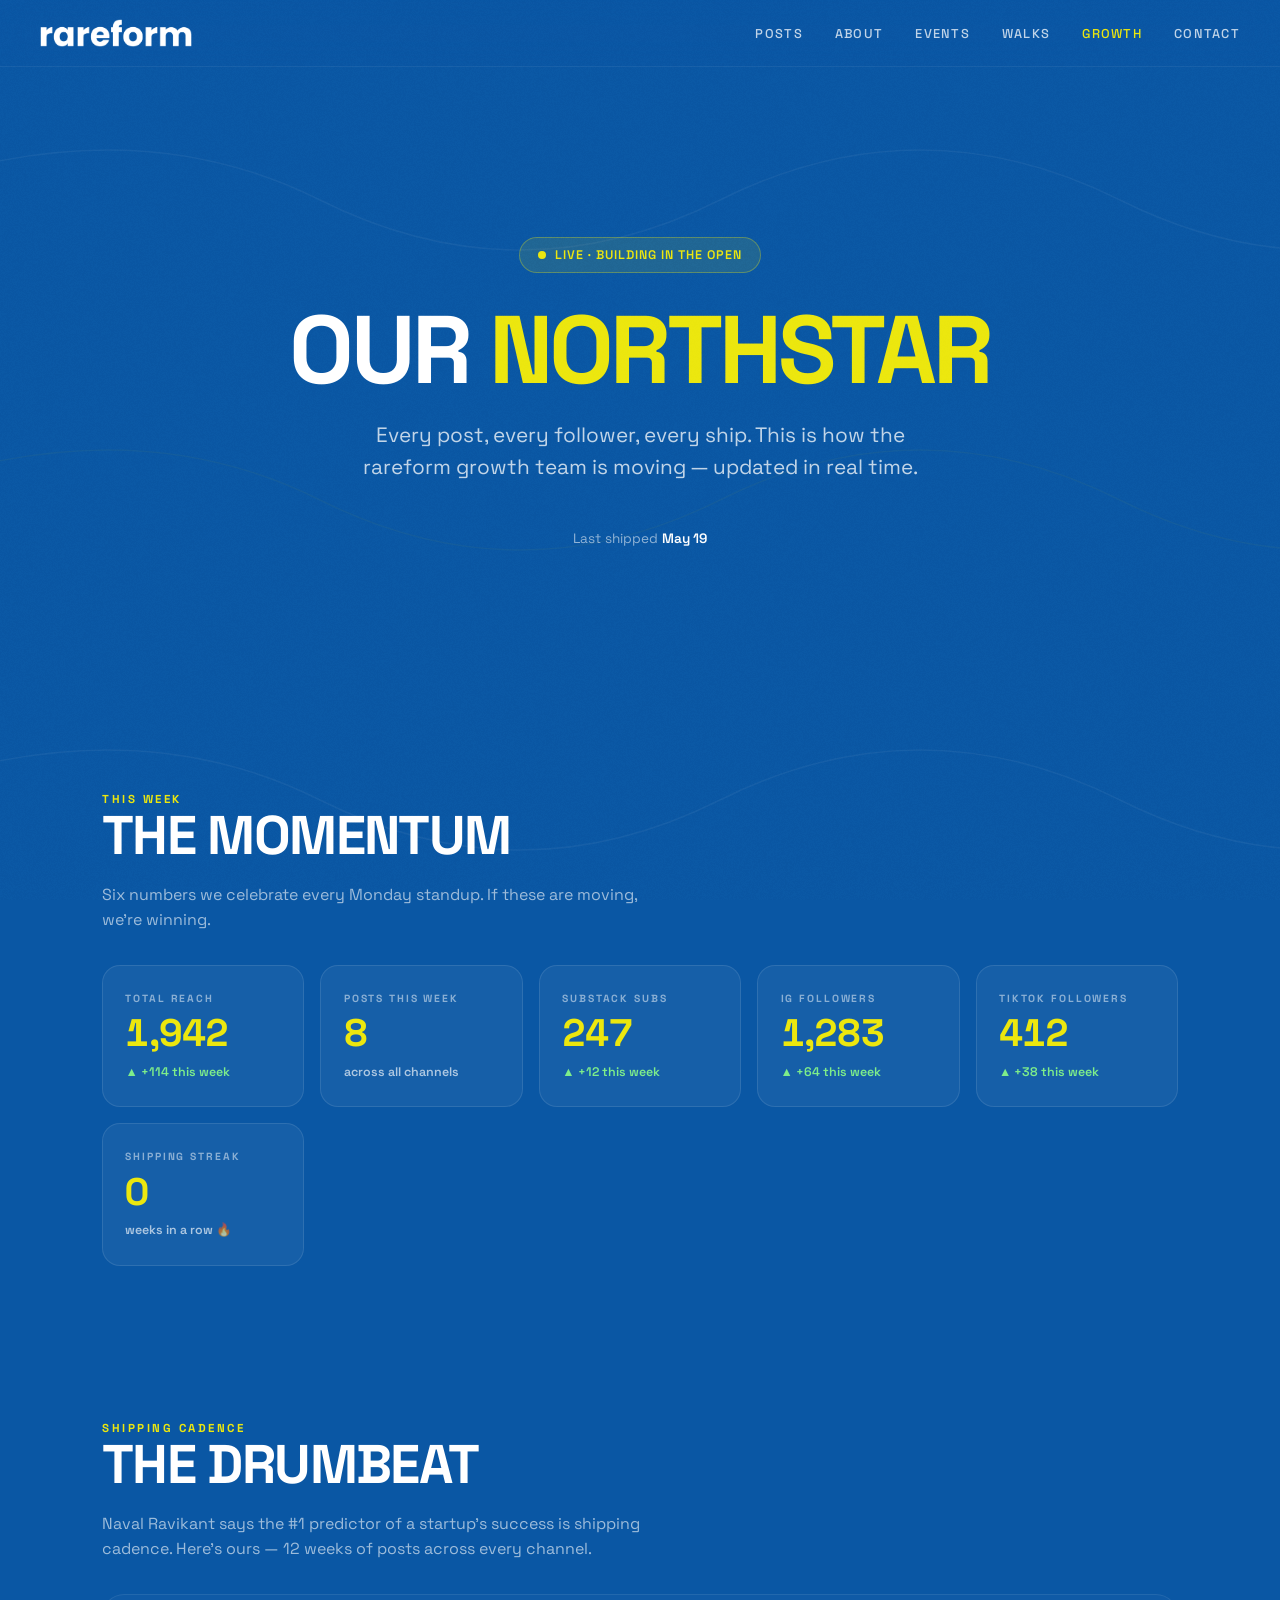
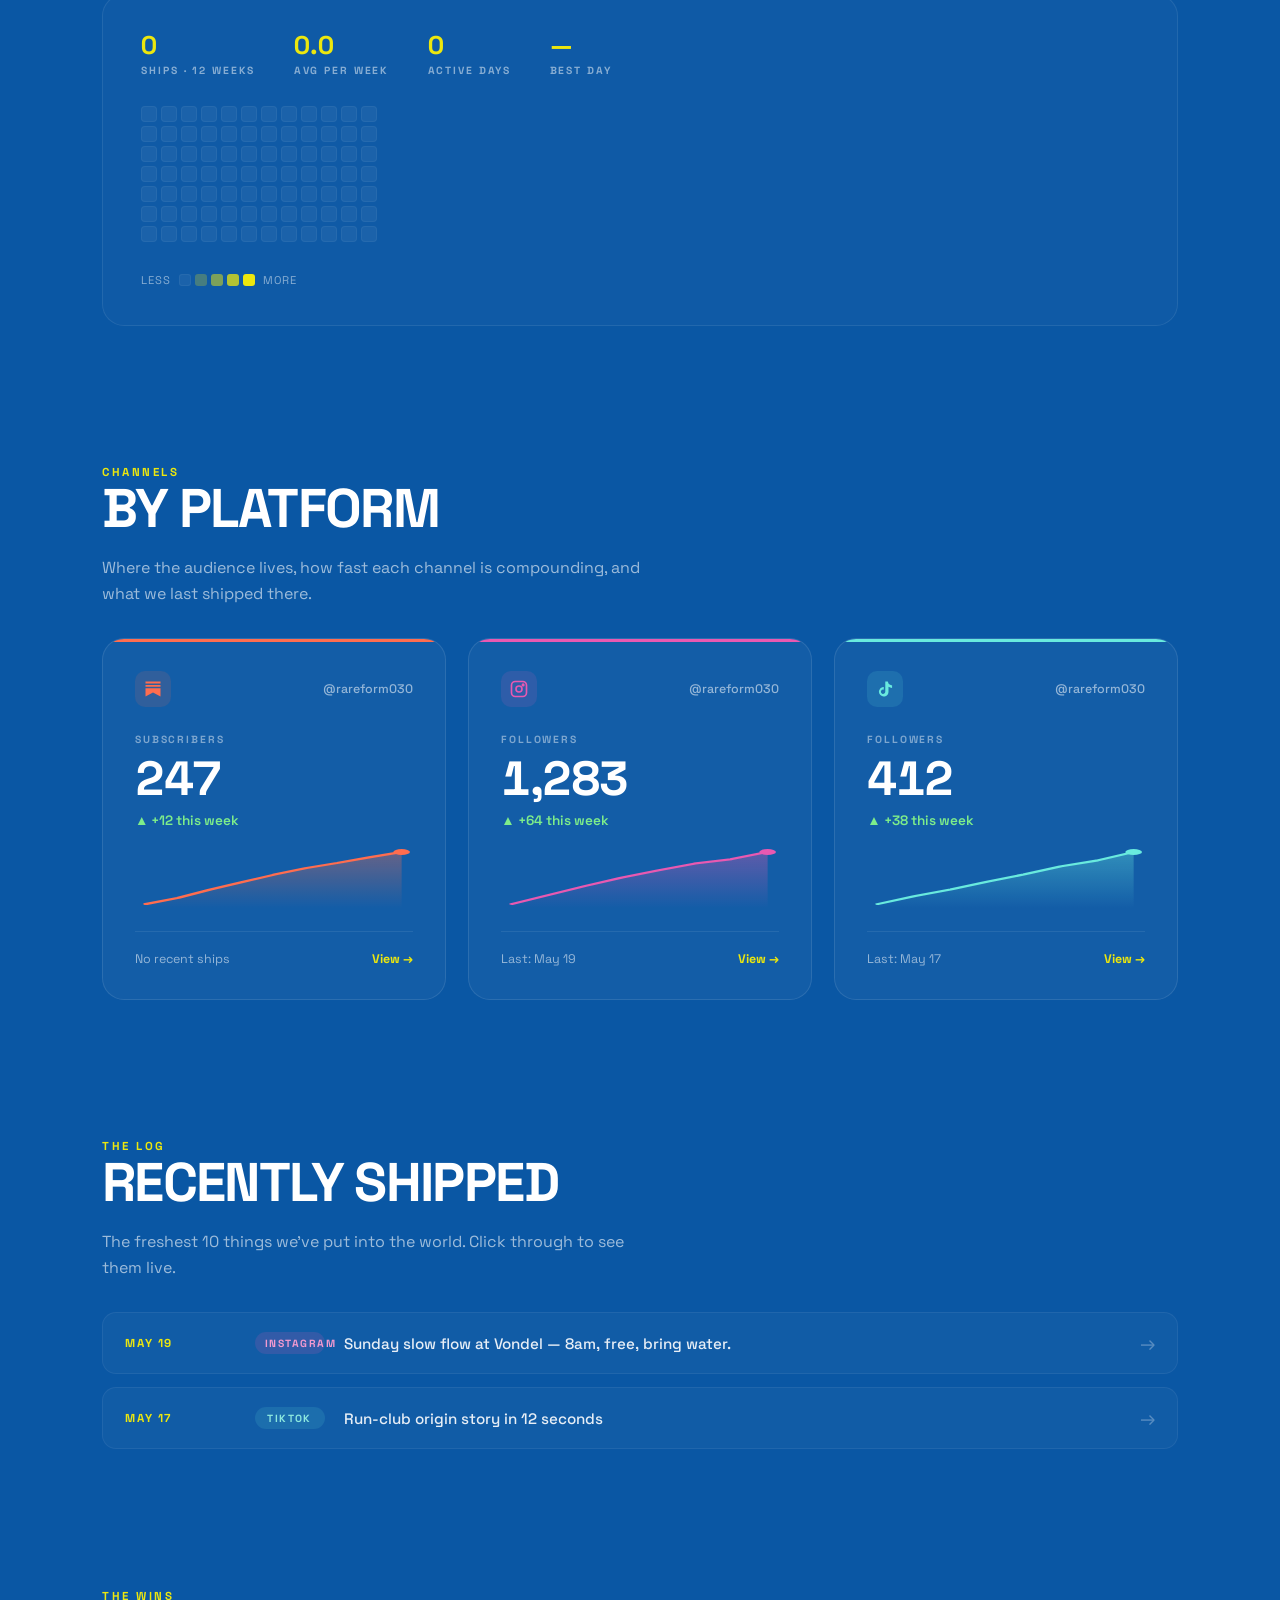
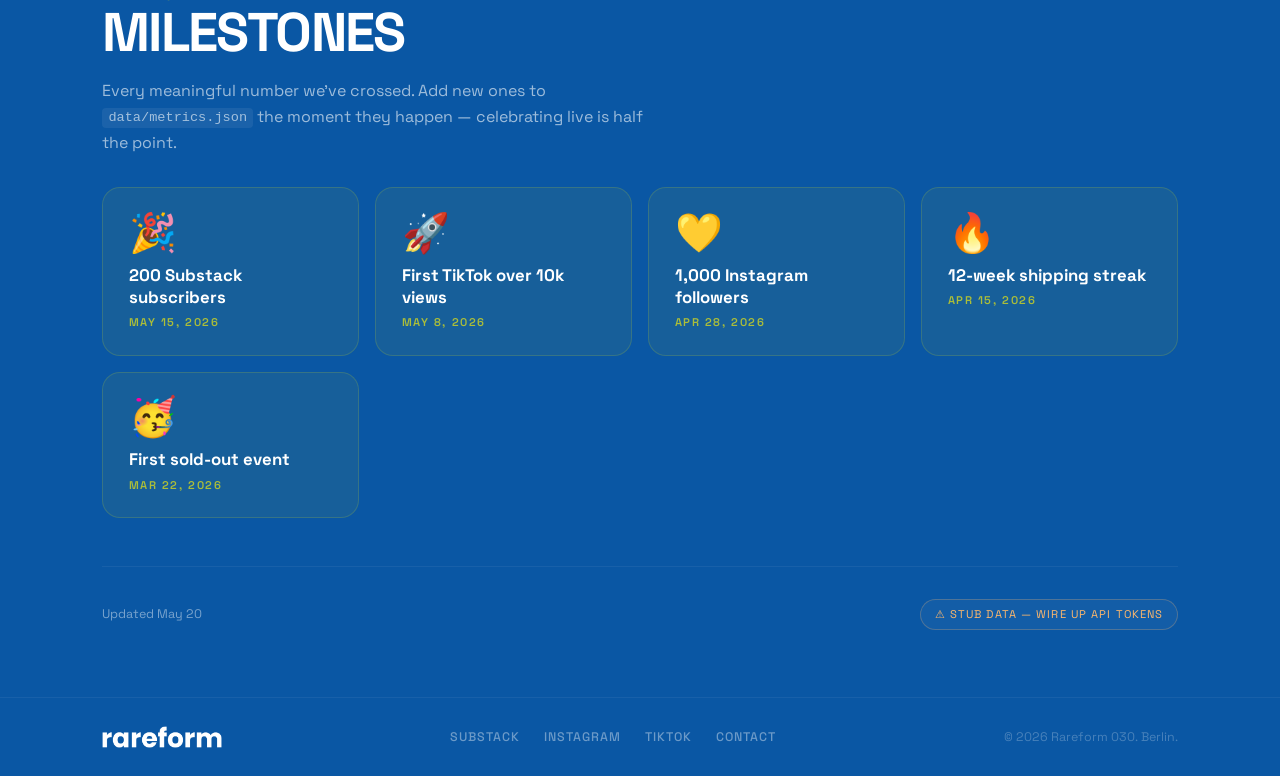
==== growth.html @ ba1bcee0 "Add Growth/Northstar dashboard page Public-facing growth metrics dashboard for the team to celebrate" ====
<!DOCTYPE html>
<html lang="en">
<head>
<meta charset="UTF-8">
<meta name="viewport" content="width=device-width, initial-scale=1.0">
<title>rareform — Growth · Our Northstar</title>
<meta name="description" content="The rareform growth team's Northstar page. Building in the open, shipping every week.">
<link rel="preconnect" href="https://fonts.googleapis.com">
<link href="https://fonts.googleapis.com/css2?family=Nunito:wght@900&family=Space+Grotesk:wght@400;500;700&display=swap" rel="stylesheet">
<style>
*, *::before, *::after { margin: 0; padding: 0; box-sizing: border-box; }
html { scroll-behavior: smooth; }
body {
  font-family: 'Space Grotesk', sans-serif;
  background: #0a57a4;
  color: #fff;
  overflow-x: hidden;
  min-height: 100vh;
}

/* ─── GRAIN OVERLAY ─── */
#grain-canvas {
  position: fixed;
  inset: 0;
  width: 100%;
  height: 100%;
  pointer-events: none;
  z-index: 9999;
  opacity: 0.18;
  mix-blend-mode: overlay;
}

/* ─── BG SQUIGGLES ─── */
.bg-squiggles {
  position: fixed;
  inset: 0;
  pointer-events: none;
  z-index: 0;
  overflow: hidden;
}
.bg-squiggles svg { width: 100%; height: 100%; }

/* ─── NAV ─── */
nav {
  position: fixed;
  top: 0; left: 0; right: 0;
  z-index: 1000;
  padding: 1.2rem 2.5rem;
  display: flex;
  justify-content: space-between;
  align-items: center;
  backdrop-filter: blur(16px);
  -webkit-backdrop-filter: blur(16px);
  background: rgba(10, 87, 164, 0.8);
  border-bottom: 1px solid rgba(255,255,255,0.06);
}
.nav-logo { text-decoration: none; display: inline-flex; align-items: center; }
.nav-logo img { height: 28px; width: auto; filter: brightness(0) invert(1); }
.nav-links { display: flex; gap: 2rem; align-items: center; }
.nav-links a {
  color: rgba(255,255,255,0.75);
  text-decoration: none;
  font-size: 0.8rem;
  font-weight: 500;
  letter-spacing: 0.1em;
  text-transform: uppercase;
  transition: color 0.25s;
}
.nav-links a:hover, .nav-links a.active { color: #ece70e; }
.hamburger {
  display: none;
  flex-direction: column;
  gap: 5px;
  cursor: pointer;
  background: none;
  border: none;
  padding: 8px;
  -webkit-tap-highlight-color: transparent;
}
.hamburger span {
  width: 26px;
  height: 2.5px;
  background: #fff;
  border-radius: 2px;
  transition: transform 0.3s ease, opacity 0.3s ease;
  transform-origin: center;
}
.hamburger.active span:nth-child(1) { transform: translateY(7.5px) rotate(45deg); }
.hamburger.active span:nth-child(2) { opacity: 0; }
.hamburger.active span:nth-child(3) { transform: translateY(-7.5px) rotate(-45deg); }

/* ─── BASE ─── */
section { position: relative; z-index: 1; }
.container { max-width: 1140px; margin: 0 auto; padding: 4.2rem 2rem; }
.section-label {
  font-size: 0.72rem;
  font-weight: 700;
  letter-spacing: 0.22em;
  text-transform: uppercase;
  color: #ece70e;
  margin-bottom: 0.8rem;
}
.section-title {
  font-size: clamp(2rem, 5vw, 3.4rem);
  font-weight: 700;
  letter-spacing: -0.03em;
  text-transform: uppercase;
  line-height: 1;
  margin-bottom: 1.2rem;
}
.section-desc {
  color: rgba(255,255,255,0.6);
  max-width: 560px;
  line-height: 1.6;
  font-size: 1rem;
}

/* ─── HERO ─── */
.growth-hero {
  min-height: 80vh;
  padding: 7rem 2rem 3rem;
  display: flex;
  flex-direction: column;
  justify-content: center;
  align-items: center;
  text-align: center;
  position: relative;
}
.growth-hero h1 {
  font-size: clamp(2.6rem, 8vw, 6rem);
  font-weight: 700;
  letter-spacing: -0.04em;
  line-height: 0.95;
  text-transform: uppercase;
  margin-bottom: 1.4rem;
}
.growth-hero h1 .yellow { color: #ece70e; }
.growth-hero .tagline {
  font-size: clamp(1rem, 2.2vw, 1.3rem);
  color: rgba(255,255,255,0.75);
  max-width: 620px;
  line-height: 1.55;
  margin-bottom: 2.5rem;
}
.live-pill {
  display: inline-flex;
  align-items: center;
  gap: 0.6rem;
  background: rgba(236,231,14,0.1);
  border: 1px solid rgba(236,231,14,0.3);
  padding: 0.55rem 1.1rem;
  border-radius: 60px;
  font-size: 0.78rem;
  font-weight: 600;
  color: #ece70e;
  letter-spacing: 0.08em;
  text-transform: uppercase;
  margin-bottom: 2rem;
}
.live-dot {
  width: 8px;
  height: 8px;
  background: #ece70e;
  border-radius: 50%;
  animation: livePulse 1.5s ease-in-out infinite;
}
@keyframes livePulse {
  0%, 100% { box-shadow: 0 0 0 0 rgba(236,231,14,0.6); }
  50% { box-shadow: 0 0 0 10px rgba(236,231,14,0); }
}
.last-ship {
  font-size: 0.85rem;
  color: rgba(255,255,255,0.55);
  margin-top: 0.4rem;
}
.last-ship strong { color: #fff; font-weight: 600; }

/* ─── KPI STRIP ─── */
.kpi-strip {
  display: grid;
  grid-template-columns: repeat(auto-fit, minmax(180px, 1fr));
  gap: 1rem;
  margin-top: 2rem;
}
.kpi-card {
  background: rgba(255,255,255,0.05);
  border: 1px solid rgba(255,255,255,0.1);
  border-radius: 18px;
  padding: 1.6rem 1.4rem;
  transition: transform 0.2s, border-color 0.25s;
  position: relative;
  overflow: hidden;
}
.kpi-card:hover {
  transform: translateY(-3px);
  border-color: rgba(236,231,14,0.4);
}
.kpi-card .kpi-label {
  font-size: 0.65rem;
  font-weight: 700;
  letter-spacing: 0.18em;
  text-transform: uppercase;
  color: rgba(255,255,255,0.5);
  margin-bottom: 0.6rem;
}
.kpi-card .kpi-value {
  font-size: 2.4rem;
  font-weight: 700;
  color: #ece70e;
  line-height: 1;
  letter-spacing: -0.02em;
  font-variant-numeric: tabular-nums;
}
.kpi-card .kpi-delta {
  margin-top: 0.7rem;
  font-size: 0.78rem;
  font-weight: 600;
  color: rgba(255,255,255,0.65);
  display: inline-flex;
  align-items: center;
  gap: 0.3rem;
}
.kpi-card .kpi-delta.up { color: #7eed8a; }
.kpi-card .kpi-delta.down { color: #ff8a8a; }
.kpi-card .kpi-delta svg { width: 12px; height: 12px; }

/* ─── CADENCE HEATMAP ─── */
.cadence-section { padding-top: 1rem; }
.cadence-wrap {
  background: rgba(255,255,255,0.025);
  border: 1px solid rgba(255,255,255,0.08);
  border-radius: 22px;
  padding: 2.4rem;
  margin-top: 2rem;
}
.cadence-header {
  display: flex;
  justify-content: space-between;
  align-items: flex-end;
  flex-wrap: wrap;
  gap: 1rem;
  margin-bottom: 1.8rem;
}
.cadence-stats {
  display: flex;
  gap: 2.4rem;
  flex-wrap: wrap;
}
.cadence-stat .num {
  font-size: 1.6rem;
  font-weight: 700;
  color: #ece70e;
  line-height: 1;
  font-variant-numeric: tabular-nums;
}
.cadence-stat .label {
  font-size: 0.65rem;
  font-weight: 700;
  letter-spacing: 0.18em;
  text-transform: uppercase;
  color: rgba(255,255,255,0.5);
  margin-top: 0.35rem;
}
.heatmap-scroll { overflow-x: auto; -webkit-overflow-scrolling: touch; padding-bottom: 0.5rem; }
.heatmap-scroll::-webkit-scrollbar { height: 6px; }
.heatmap-scroll::-webkit-scrollbar-thumb { background: rgba(255,255,255,0.15); border-radius: 6px; }
.heatmap {
  display: flex;
  gap: 4px;
  align-items: flex-start;
  min-width: max-content;
}
.heatmap-col { display: flex; flex-direction: column; gap: 4px; }
.heatmap-cell {
  width: 16px;
  height: 16px;
  border-radius: 4px;
  background: rgba(255,255,255,0.05);
  border: 1px solid rgba(255,255,255,0.05);
  transition: transform 0.15s, box-shadow 0.2s;
  cursor: default;
  position: relative;
}
.heatmap-cell.l1 { background: rgba(236,231,14,0.25); border-color: rgba(236,231,14,0.2); }
.heatmap-cell.l2 { background: rgba(236,231,14,0.5); border-color: rgba(236,231,14,0.4); }
.heatmap-cell.l3 { background: rgba(236,231,14,0.75); border-color: rgba(236,231,14,0.6); }
.heatmap-cell.l4 {
  background: #ece70e;
  border-color: #ece70e;
  box-shadow: 0 0 12px rgba(236,231,14,0.5);
}
.heatmap-cell:hover { transform: scale(1.4); z-index: 5; }
.heatmap-cell[data-tip]:hover::after {
  content: attr(data-tip);
  position: absolute;
  bottom: calc(100% + 8px);
  left: 50%;
  transform: translateX(-50%);
  background: #0a57a4;
  color: #fff;
  font-size: 0.7rem;
  padding: 0.35rem 0.6rem;
  border-radius: 6px;
  white-space: nowrap;
  pointer-events: none;
  border: 1px solid rgba(236,231,14,0.3);
  z-index: 100;
}
.heatmap-legend {
  display: flex;
  align-items: center;
  gap: 0.5rem;
  margin-top: 1.4rem;
  font-size: 0.7rem;
  color: rgba(255,255,255,0.5);
  letter-spacing: 0.08em;
  text-transform: uppercase;
}
.heatmap-legend .swatches { display: flex; gap: 4px; }
.heatmap-legend .swatches div {
  width: 12px;
  height: 12px;
  border-radius: 3px;
}

/* ─── PLATFORM CARDS ─── */
.platforms-grid {
  display: grid;
  grid-template-columns: repeat(3, 1fr);
  gap: 1.4rem;
  margin-top: 2rem;
}
.platform-card {
  background: rgba(255,255,255,0.04);
  border: 1px solid rgba(255,255,255,0.1);
  border-radius: 22px;
  padding: 2rem;
  display: flex;
  flex-direction: column;
  text-decoration: none;
  color: inherit;
  transition: transform 0.2s, border-color 0.25s;
  position: relative;
  overflow: hidden;
}
.platform-card::before {
  content: '';
  position: absolute;
  top: 0; left: 0; right: 0;
  height: 3px;
  background: var(--brand, #ece70e);
}
.platform-card:hover {
  transform: translateY(-4px);
  border-color: rgba(236,231,14,0.4);
}
.platform-card .p-head {
  display: flex;
  justify-content: space-between;
  align-items: center;
  margin-bottom: 1.6rem;
}
.platform-card .p-icon {
  width: 36px;
  height: 36px;
  border-radius: 10px;
  background: var(--brandSoft, rgba(255,255,255,0.08));
  display: flex;
  align-items: center;
  justify-content: center;
  color: var(--brand, #ece70e);
}
.platform-card .p-icon svg { width: 18px; height: 18px; }
.platform-card .p-handle {
  font-size: 0.78rem;
  color: rgba(255,255,255,0.55);
  font-weight: 500;
}
.platform-card .p-metric-label {
  font-size: 0.65rem;
  font-weight: 700;
  letter-spacing: 0.18em;
  text-transform: uppercase;
  color: rgba(255,255,255,0.45);
  margin-bottom: 0.6rem;
}
.platform-card .p-metric-value {
  font-size: 3rem;
  font-weight: 700;
  color: #fff;
  line-height: 1;
  letter-spacing: -0.03em;
  font-variant-numeric: tabular-nums;
}
.platform-card .p-delta {
  font-size: 0.85rem;
  font-weight: 600;
  margin-top: 0.55rem;
  color: #7eed8a;
}
.platform-card .p-delta.flat { color: rgba(255,255,255,0.5); }
.platform-card .p-spark { margin-top: 1.2rem; height: 60px; }
.platform-card .p-spark svg { width: 100%; height: 100%; overflow: visible; }
.platform-card .p-footer {
  margin-top: 1.4rem;
  padding-top: 1.2rem;
  border-top: 1px solid rgba(255,255,255,0.08);
  font-size: 0.78rem;
  color: rgba(255,255,255,0.55);
  display: flex;
  justify-content: space-between;
  align-items: center;
}
.platform-card .p-footer .arrow { color: #ece70e; font-weight: 700; }

/* ─── SHIPS LOG ─── */
.ships-log { margin-top: 2rem; display: flex; flex-direction: column; gap: 0.8rem; }
.ship-row {
  display: grid;
  grid-template-columns: 110px 70px 1fr auto;
  gap: 1.2rem;
  align-items: center;
  background: rgba(255,255,255,0.03);
  border: 1px solid rgba(255,255,255,0.06);
  border-radius: 14px;
  padding: 1.1rem 1.4rem;
  text-decoration: none;
  color: inherit;
  transition: transform 0.15s, border-color 0.2s, background 0.2s;
}
.ship-row:hover {
  transform: translateX(3px);
  border-color: rgba(236,231,14,0.3);
  background: rgba(255,255,255,0.05);
}
.ship-row .ship-date {
  font-size: 0.72rem;
  font-weight: 700;
  letter-spacing: 0.14em;
  text-transform: uppercase;
  color: #ece70e;
}
.ship-row .ship-platform {
  font-size: 0.65rem;
  font-weight: 700;
  letter-spacing: 0.14em;
  text-transform: uppercase;
  padding: 0.3rem 0.65rem;
  border-radius: 30px;
  background: rgba(255,255,255,0.08);
  text-align: center;
  white-space: nowrap;
}
.ship-row .ship-platform.substack { background: rgba(255,109,79,0.15); color: #ff9a7a; }
.ship-row .ship-platform.instagram { background: rgba(233,89,177,0.15); color: #f29ad0; }
.ship-row .ship-platform.tiktok { background: rgba(105,234,222,0.12); color: #8ce8de; }
.ship-row .ship-title {
  font-size: 0.95rem;
  font-weight: 500;
  color: rgba(255,255,255,0.9);
  line-height: 1.4;
  overflow: hidden;
  text-overflow: ellipsis;
  display: -webkit-box;
  -webkit-line-clamp: 2;
  -webkit-box-orient: vertical;
}
.ship-row .ship-arrow {
  color: rgba(255,255,255,0.3);
  font-size: 1.2rem;
  transition: color 0.2s, transform 0.2s;
}
.ship-row:hover .ship-arrow { color: #ece70e; transform: translateX(3px); }

/* ─── MILESTONES ─── */
.milestones-grid {
  display: grid;
  grid-template-columns: repeat(auto-fill, minmax(240px, 1fr));
  gap: 1rem;
  margin-top: 2rem;
}
.milestone-card {
  background: rgba(236,231,14,0.06);
  border: 1px solid rgba(236,231,14,0.15);
  border-radius: 18px;
  padding: 1.6rem;
  transition: transform 0.2s, background 0.2s;
  position: relative;
}
.milestone-card:hover {
  transform: translateY(-3px);
  background: rgba(236,231,14,0.1);
}
.milestone-card .emoji {
  font-size: 2.4rem;
  margin-bottom: 0.8rem;
  display: block;
  line-height: 1;
}
.milestone-card .m-title {
  font-size: 1.05rem;
  font-weight: 700;
  margin-bottom: 0.4rem;
  line-height: 1.3;
}
.milestone-card .m-date {
  font-size: 0.7rem;
  letter-spacing: 0.14em;
  text-transform: uppercase;
  color: rgba(236,231,14,0.7);
  font-weight: 600;
}

/* ─── META FOOTER ─── */
.meta-row {
  margin-top: 3rem;
  padding-top: 2rem;
  border-top: 1px solid rgba(255,255,255,0.06);
  display: flex;
  justify-content: space-between;
  align-items: center;
  flex-wrap: wrap;
  gap: 1rem;
  font-size: 0.78rem;
  color: rgba(255,255,255,0.45);
}
.meta-row .source-badge {
  display: inline-flex;
  align-items: center;
  gap: 0.5rem;
  background: rgba(255,255,255,0.04);
  border: 1px solid rgba(255,255,255,0.08);
  padding: 0.45rem 0.85rem;
  border-radius: 30px;
  font-size: 0.7rem;
  letter-spacing: 0.1em;
  text-transform: uppercase;
}
.meta-row .source-badge.stub { color: #ffb86c; border-color: rgba(255,184,108,0.25); }

/* ─── CONFETTI ─── */
.confetti {
  position: fixed;
  inset: 0;
  pointer-events: none;
  z-index: 998;
  overflow: hidden;
}
.confetti span {
  position: absolute;
  top: -20px;
  width: 8px;
  height: 14px;
  opacity: 0;
  animation: confettiFall 2.6s cubic-bezier(0.4, 0.2, 0.2, 1) forwards;
  border-radius: 2px;
}
@keyframes confettiFall {
  0% { opacity: 0; transform: translateY(-40px) rotate(0deg); }
  10% { opacity: 1; }
  100% { opacity: 0; transform: translateY(100vh) rotate(720deg); }
}

/* ─── FOOTER ─── */
footer {
  border-top: 1px solid rgba(255,255,255,0.06);
  position: relative;
  z-index: 1;
}
.footer-inner {
  max-width: 1140px;
  margin: 0 auto;
  padding: 1.75rem 2rem;
  display: flex;
  justify-content: space-between;
  align-items: center;
  flex-wrap: wrap;
  gap: 1rem;
}
.footer-links { display: flex; gap: 1.5rem; }
.footer-links a {
  color: rgba(255,255,255,0.4);
  text-decoration: none;
  font-size: 0.78rem;
  text-transform: uppercase;
  letter-spacing: 0.08em;
  font-weight: 500;
  transition: color 0.2s;
}
.footer-links a:hover { color: #ece70e; }
.footer-copy { font-size: 0.78rem; color: rgba(255,255,255,0.25); }

/* ─── RESPONSIVE ─── */
@media (max-width: 1024px) {
  .platforms-grid { grid-template-columns: 1fr 1fr; }
  .container { padding: 3.5rem 1.8rem; }
}
@media (max-width: 768px) {
  nav { padding: 1rem 1.5rem; }
  .nav-logo img { height: 24px; }
  .nav-links {
    display: flex;
    flex-direction: column;
    position: absolute;
    top: 100%;
    left: 0; right: 0;
    background: rgba(10,87,164,0.96);
    backdrop-filter: blur(12px);
    padding: 1rem 1.5rem 1.5rem;
    gap: 0.6rem;
    opacity: 0;
    pointer-events: none;
    transform: translateY(-8px);
    transition: opacity 0.25s, transform 0.25s;
    border-bottom: 1px solid rgba(255,255,255,0.06);
  }
  .nav-links.open { opacity: 1; pointer-events: auto; transform: translateY(0); }
  .nav-links a { padding: 0.55rem 0; font-size: 0.95rem; }
  .hamburger { display: flex; }
  .growth-hero { padding: 6rem 1.5rem 2.5rem; min-height: 70vh; }
  .kpi-strip { grid-template-columns: 1fr 1fr; }
  .platforms-grid { grid-template-columns: 1fr; }
  .cadence-wrap { padding: 1.6rem 1.2rem; }
  .ship-row { grid-template-columns: 80px 1fr auto; gap: 0.8rem; padding: 0.9rem 1rem; }
  .ship-row .ship-platform { display: none; }
}
@media (max-width: 480px) {
  .kpi-card .kpi-value { font-size: 2rem; }
  .platform-card .p-metric-value { font-size: 2.3rem; }
}
</style>
</head>
<body>

<!-- ─── GRAIN OVERLAY ─── -->
<canvas id="grain-canvas"></canvas>

<!-- ─── BG SQUIGGLES ─── -->
<div class="bg-squiggles">
  <svg viewBox="0 0 1440 900" preserveAspectRatio="xMidYMid slice" fill="none">
    <path d="M -50 200 Q 200 100 400 200 T 800 200 T 1200 200 T 1600 200" stroke="rgba(255,255,255,0.05)" stroke-width="1.5" fill="none"/>
    <path d="M -50 500 Q 200 400 400 500 T 800 500 T 1200 500 T 1600 500" stroke="rgba(236,231,14,0.04)" stroke-width="1.5" fill="none"/>
    <path d="M -50 800 Q 200 700 400 800 T 800 800 T 1200 800 T 1600 800" stroke="rgba(255,255,255,0.05)" stroke-width="1.5" fill="none"/>
  </svg>
</div>

<!-- ─── CONFETTI ─── -->
<div class="confetti" id="confetti"></div>

<!-- ─── NAV ─── -->
<nav>
  <a href="index.html" class="nav-logo"><img src="rareform-logo.png" alt="rareform"></a>
  <div class="nav-links" id="navLinks">
    <a href="index.html#posts">Posts</a>
    <a href="index.html#about">About</a>
    <a href="index.html#events">Events</a>
    <a href="index.html#walks">Walks</a>
    <a href="growth.html" class="active">Growth</a>
    <a href="index.html#contact">Contact</a>
  </div>
  <button class="hamburger" id="hamburger" aria-label="Menu">
    <span></span><span></span><span></span>
  </button>
</nav>

<!-- ─── HERO ─── -->
<section class="growth-hero">
  <div class="live-pill">
    <span class="live-dot"></span>
    <span>Live · Building in the open</span>
  </div>
  <h1>Our <span class="yellow">Northstar</span></h1>
  <p class="tagline">Every post, every follower, every ship. This is how the rareform growth team is moving — updated in real time.</p>
  <p class="last-ship">Last shipped <strong id="lastShipText">—</strong></p>
</section>

<!-- ─── KPI STRIP ─── -->
<section class="reveal">
  <div class="container">
    <span class="section-label">This week</span>
    <h2 class="section-title">The momentum</h2>
    <p class="section-desc">Six numbers we celebrate every Monday standup. If these are moving, we're winning.</p>
    <div class="kpi-strip" id="kpiStrip">
      <div class="kpi-card">
        <div class="kpi-label">Total reach</div>
        <div class="kpi-value" data-count="0" id="kpiReach">—</div>
        <div class="kpi-delta up" id="kpiReachDelta">&nbsp;</div>
      </div>
      <div class="kpi-card">
        <div class="kpi-label">Posts this week</div>
        <div class="kpi-value" data-count="0" id="kpiPosts">—</div>
        <div class="kpi-delta" id="kpiPostsDelta">across all channels</div>
      </div>
      <div class="kpi-card">
        <div class="kpi-label">Substack subs</div>
        <div class="kpi-value" data-count="0" id="kpiSubs">—</div>
        <div class="kpi-delta up" id="kpiSubsDelta">&nbsp;</div>
      </div>
      <div class="kpi-card">
        <div class="kpi-label">IG followers</div>
        <div class="kpi-value" data-count="0" id="kpiIg">—</div>
        <div class="kpi-delta up" id="kpiIgDelta">&nbsp;</div>
      </div>
      <div class="kpi-card">
        <div class="kpi-label">TikTok followers</div>
        <div class="kpi-value" data-count="0" id="kpiTt">—</div>
        <div class="kpi-delta up" id="kpiTtDelta">&nbsp;</div>
      </div>
      <div class="kpi-card">
        <div class="kpi-label">Shipping streak</div>
        <div class="kpi-value" data-count="0" id="kpiStreak">—</div>
        <div class="kpi-delta" id="kpiStreakDelta">weeks in a row 🔥</div>
      </div>
    </div>
  </div>
</section>

<!-- ─── CADENCE HEATMAP ─── -->
<section class="cadence-section">
  <div class="container">
    <span class="section-label">Shipping cadence</span>
    <h2 class="section-title">The drumbeat</h2>
    <p class="section-desc">Naval Ravikant says the #1 predictor of a startup's success is shipping cadence. Here's ours — 12 weeks of posts across every channel.</p>
    <div class="cadence-wrap">
      <div class="cadence-header">
        <div class="cadence-stats">
          <div class="cadence-stat">
            <div class="num" id="statTotalShips">—</div>
            <div class="label">Ships · 12 weeks</div>
          </div>
          <div class="cadence-stat">
            <div class="num" id="statAvgPerWeek">—</div>
            <div class="label">Avg per week</div>
          </div>
          <div class="cadence-stat">
            <div class="num" id="statActiveDays">—</div>
            <div class="label">Active days</div>
          </div>
          <div class="cadence-stat">
            <div class="num" id="statBestDay">—</div>
            <div class="label">Best day</div>
          </div>
        </div>
      </div>
      <div class="heatmap-scroll">
        <div class="heatmap" id="heatmap"></div>
      </div>
      <div class="heatmap-legend">
        <span>Less</span>
        <div class="swatches">
          <div style="background: rgba(255,255,255,0.05); border: 1px solid rgba(255,255,255,0.05);"></div>
          <div style="background: rgba(236,231,14,0.25);"></div>
          <div style="background: rgba(236,231,14,0.5);"></div>
          <div style="background: rgba(236,231,14,0.75);"></div>
          <div style="background: #ece70e;"></div>
        </div>
        <span>More</span>
      </div>
    </div>
  </div>
</section>

<!-- ─── PLATFORM BREAKDOWN ─── -->
<section class="reveal">
  <div class="container">
    <span class="section-label">Channels</span>
    <h2 class="section-title">By platform</h2>
    <p class="section-desc">Where the audience lives, how fast each channel is compounding, and what we last shipped there.</p>
    <div class="platforms-grid" id="platformsGrid"></div>
  </div>
</section>

<!-- ─── RECENT SHIPS ─── -->
<section class="reveal">
  <div class="container">
    <span class="section-label">The log</span>
    <h2 class="section-title">Recently shipped</h2>
    <p class="section-desc">The freshest 10 things we've put into the world. Click through to see them live.</p>
    <div class="ships-log" id="shipsLog">
      <div class="ship-row" style="opacity: 0.5;"><div class="ship-date">Loading…</div><div></div><div class="ship-title">Pulling latest content from every channel</div><div></div></div>
    </div>
  </div>
</section>

<!-- ─── MILESTONES ─── -->
<section class="reveal">
  <div class="container">
    <span class="section-label">The wins</span>
    <h2 class="section-title">Milestones</h2>
    <p class="section-desc">Every meaningful number we've crossed. Add new ones to <code style="background:rgba(255,255,255,0.07);padding:0.15rem 0.4rem;border-radius:4px;font-size:0.85em;">data/metrics.json</code> the moment they happen — celebrating live is half the point.</p>
    <div class="milestones-grid" id="milestonesGrid"></div>

    <div class="meta-row">
      <span>Updated <span id="lastUpdatedText">—</span></span>
      <span class="source-badge" id="sourceBadge">Loading data source…</span>
    </div>
  </div>
</section>

<!-- ─── FOOTER ─── -->
<footer>
  <div class="footer-inner">
    <a href="index.html" class="nav-logo"><img src="rareform-logo.png" alt="rareform" style="height:22px"></a>
    <div class="footer-links">
      <a href="https://rareform030.substack.com" target="_blank">Substack</a>
      <a href="https://instagram.com/rareform030" target="_blank">Instagram</a>
      <a href="https://tiktok.com/@rareform030" target="_blank">TikTok</a>
      <a href="index.html#contact">Contact</a>
    </div>
    <span class="footer-copy">&copy; 2026 Rareform 030. Berlin.</span>
  </div>
</footer>

<script>
// ─── MOBILE MENU ───
const hamburger = document.getElementById('hamburger');
const navLinks = document.getElementById('navLinks');
hamburger.addEventListener('click', () => {
  navLinks.classList.toggle('open');
  hamburger.classList.toggle('active');
});

// ─── GRAIN OVERLAY ───
(function makeGrain() {
  const c = document.getElementById('grain-canvas');
  const ctx = c.getContext('2d');
  const dpr = window.devicePixelRatio || 1;
  function size() {
    c.width = window.innerWidth * dpr;
    c.height = window.innerHeight * dpr;
    const img = ctx.createImageData(c.width, c.height);
    for (let i = 0; i < img.data.length; i += 4) {
      const v = Math.random() * 255;
      img.data[i] = v; img.data[i+1] = v; img.data[i+2] = v; img.data[i+3] = 30;
    }
    ctx.putImageData(img, 0, 0);
  }
  size();
  window.addEventListener('resize', size);
})();

// ─── CONFETTI BURST ON LOAD ───
(function confettiBurst() {
  const wrap = document.getElementById('confetti');
  const colors = ['#ece70e', '#ffffff', '#7eed8a', '#f29ad0', '#8ce8de'];
  for (let i = 0; i < 60; i++) {
    const s = document.createElement('span');
    s.style.left = Math.random() * 100 + 'vw';
    s.style.background = colors[Math.floor(Math.random() * colors.length)];
    s.style.animationDelay = (Math.random() * 0.6) + 's';
    s.style.animationDuration = (2 + Math.random() * 1.5) + 's';
    s.style.transform = `rotate(${Math.random() * 360}deg)`;
    wrap.appendChild(s);
  }
  setTimeout(() => wrap.remove(), 4500);
})();

// ─── SCROLL REVEAL ───
const revealObserver = new IntersectionObserver(entries => {
  entries.forEach(e => { if (e.isIntersecting) e.target.classList.add('visible'); });
}, { threshold: 0.08 });
document.querySelectorAll('.reveal').forEach(el => revealObserver.observe(el));

// ─── COUNT-UP ANIMATION ───
function animateCount(el, target, duration = 1400) {
  if (target == null || isNaN(target)) { el.textContent = '—'; return; }
  const start = performance.now();
  const from = 0;
  function tick(now) {
    const t = Math.min(1, (now - start) / duration);
    const eased = 1 - Math.pow(1 - t, 3);
    const val = Math.round(from + (target - from) * eased);
    el.textContent = val.toLocaleString();
    if (t < 1) requestAnimationFrame(tick);
  }
  requestAnimationFrame(tick);
}

// ─── TIME-AGO HELPER ───
function timeAgo(date) {
  const seconds = Math.floor((Date.now() - new Date(date).getTime()) / 1000);
  if (seconds < 60) return `${seconds}s ago`;
  const m = Math.floor(seconds / 60); if (m < 60) return `${m}m ago`;
  const h = Math.floor(m / 60); if (h < 24) return `${h}h ago`;
  const d = Math.floor(h / 24); if (d < 7) return `${d}d ago`;
  const w = Math.floor(d / 7); if (w < 5) return `${w}w ago`;
  return new Date(date).toLocaleDateString('en-US', { month: 'short', day: 'numeric' });
}

// ─── SPARKLINE SVG GENERATOR ───
function sparkline(values, color) {
  if (!values || values.length < 2) return '';
  const w = 100, h = 60, pad = 4;
  const max = Math.max(...values), min = Math.min(...values);
  const range = max - min || 1;
  const stepX = (w - pad * 2) / (values.length - 1);
  const pts = values.map((v, i) => {
    const x = pad + i * stepX;
    const y = pad + (1 - (v - min) / range) * (h - pad * 2);
    return [x, y];
  });
  const line = pts.map((p, i) => `${i === 0 ? 'M' : 'L'}${p[0]},${p[1]}`).join(' ');
  const area = `${line} L${pts[pts.length-1][0]},${h} L${pts[0][0]},${h} Z`;
  return `
    <svg viewBox="0 0 ${w} ${h}" preserveAspectRatio="none">
      <defs>
        <linearGradient id="grad-${color.replace('#','')}" x1="0" y1="0" x2="0" y2="1">
          <stop offset="0%" stop-color="${color}" stop-opacity="0.35"/>
          <stop offset="100%" stop-color="${color}" stop-opacity="0"/>
        </linearGradient>
      </defs>
      <path d="${area}" fill="url(#grad-${color.replace('#','')})" />
      <path d="${line}" fill="none" stroke="${color}" stroke-width="2" stroke-linecap="round" stroke-linejoin="round"/>
      <circle cx="${pts[pts.length-1][0]}" cy="${pts[pts.length-1][1]}" r="3" fill="${color}"/>
    </svg>
  `;
}

// ─── PLATFORM ICONS ───
const ICONS = {
  substack: '<svg viewBox="0 0 24 24" fill="currentColor"><path d="M22 6.5H2V9h20V6.5zM2 11v11l10-5.5L22 22V11H2zM2 2v2.5h20V2H2z"/></svg>',
  instagram: '<svg viewBox="0 0 24 24" fill="none" stroke="currentColor" stroke-width="2.2"><rect x="2" y="2" width="20" height="20" rx="5"/><circle cx="12" cy="12" r="4"/><circle cx="17.5" cy="6.5" r="1" fill="currentColor"/></svg>',
  tiktok: '<svg viewBox="0 0 24 24" fill="currentColor"><path d="M19.59 6.69a4.83 4.83 0 0 1-3.77-4.25V2h-3.45v13.67a2.89 2.89 0 0 1-5.2 1.74 2.89 2.89 0 0 1 2.31-4.64 2.93 2.93 0 0 1 .88.13V9.4a6.84 6.84 0 0 0-1-.05A6.33 6.33 0 0 0 5.8 20.1a6.34 6.34 0 0 0 10.86-4.43V9.01a8.16 8.16 0 0 0 4.77 1.52v-3.4a4.85 4.85 0 0 1-1.84-.44z"/></svg>'
};

const BRAND = {
  substack: { color: '#ff6d4f', soft: 'rgba(255,109,79,0.12)', name: 'Substack' },
  instagram: { color: '#e959b1', soft: 'rgba(233,89,177,0.12)', name: 'Instagram' },
  tiktok: { color: '#69eade', soft: 'rgba(105,234,222,0.12)', name: 'TikTok' }
};

// ─── DATA SOURCES ───
const METRICS_URL = 'data/metrics.json';
const SUBSTACK_RSS = 'https://api.rss2json.com/v1/api.json?rss_url=https%3A%2F%2Frareform030.substack.com%2Ffeed';

async function loadAll() {
  const [metricsRes, rssRes] = await Promise.allSettled([
    fetch(METRICS_URL, { cache: 'no-store' }).then(r => r.json()),
    fetch(SUBSTACK_RSS).then(r => r.json())
  ]);

  const metrics = metricsRes.status === 'fulfilled' ? metricsRes.value : null;
  const rss = rssRes.status === 'fulfilled' ? rssRes.value : null;

  if (!metrics) {
    console.warn('metrics.json failed to load');
    return;
  }

  const substackPosts = (rss && rss.items) ? rss.items : [];

  // Merge: enrich shipsByDay with live Substack post dates
  const shipsByDay = Object.assign({}, metrics.shipsByDay || {});
  substackPosts.forEach(p => {
    const d = new Date(p.pubDate).toISOString().slice(0, 10);
    shipsByDay[d] = (shipsByDay[d] || 0) + 1;
  });

  renderKPIs(metrics, substackPosts, shipsByDay);
  renderHeatmap(shipsByDay);
  renderPlatforms(metrics, substackPosts);
  renderShipsLog(metrics, substackPosts);
  renderMilestones(metrics.milestones || []);
  renderMeta(metrics);
  renderLastShip(metrics, substackPosts);
}

// ─── KPIs ───
function renderKPIs(metrics, substackPosts, shipsByDay) {
  const p = metrics.platforms || {};
  const sub = p.substack || {}, ig = p.instagram || {}, tt = p.tiktok || {};

  const totalReach = (sub.subscribers || 0) + (ig.followers || 0) + (tt.followers || 0);
  const oneWeekAgo = Date.now() - 7 * 86400e3;
  const recentSubstack = substackPosts.filter(p => new Date(p.pubDate).getTime() > oneWeekAgo).length;
  const postsThisWeek = recentSubstack + (ig.postsThisWeek || 0) + (tt.postsThisWeek || 0);

  animateCount(document.getElementById('kpiReach'), totalReach);
  animateCount(document.getElementById('kpiPosts'), postsThisWeek);
  animateCount(document.getElementById('kpiSubs'), sub.subscribers);
  animateCount(document.getElementById('kpiIg'), ig.followers);
  animateCount(document.getElementById('kpiTt'), tt.followers);

  const totalDelta = (sub.weeklyDelta || 0) + (ig.weeklyDelta || 0) + (tt.weeklyDelta || 0);
  document.getElementById('kpiReachDelta').innerHTML = totalDelta > 0
    ? `▲ +${totalDelta.toLocaleString()} this week`
    : '—';
  document.getElementById('kpiSubsDelta').innerHTML = sub.weeklyDelta > 0
    ? `▲ +${sub.weeklyDelta} this week` : '—';
  document.getElementById('kpiIgDelta').innerHTML = ig.weeklyDelta > 0
    ? `▲ +${ig.weeklyDelta} this week` : '—';
  document.getElementById('kpiTtDelta').innerHTML = tt.weeklyDelta > 0
    ? `▲ +${tt.weeklyDelta} this week` : '—';

  // Streak: count consecutive weeks (ending this week) with at least one ship
  const streak = computeWeekStreak(shipsByDay);
  animateCount(document.getElementById('kpiStreak'), streak);
}

function computeWeekStreak(shipsByDay) {
  const now = new Date();
  const monday = new Date(now);
  monday.setDate(now.getDate() - ((now.getDay() + 6) % 7));
  monday.setHours(0, 0, 0, 0);
  let streak = 0;
  for (let w = 0; w < 200; w++) {
    const start = new Date(monday.getTime() - w * 7 * 86400e3);
    const end = new Date(start.getTime() + 7 * 86400e3);
    let hasShip = false;
    for (const d in shipsByDay) {
      const dt = new Date(d).getTime();
      if (dt >= start.getTime() && dt < end.getTime() && shipsByDay[d] > 0) { hasShip = true; break; }
    }
    if (hasShip) streak++;
    else break;
  }
  return streak;
}

// ─── HEATMAP (12 weeks, GitHub-style) ───
function renderHeatmap(shipsByDay) {
  const heatmap = document.getElementById('heatmap');
  const WEEKS = 12;
  const today = new Date();
  today.setHours(0, 0, 0, 0);
  const startOffset = (today.getDay() + 6) % 7;
  const sunday = new Date(today);
  sunday.setDate(today.getDate() - startOffset - (WEEKS - 1) * 7);
  // Walk forward week by week, Mon -> Sun
  let html = '';
  let total = 0, activeDays = 0;
  let bestDay = { date: null, count: 0 };
  for (let w = 0; w < WEEKS; w++) {
    let col = '<div class="heatmap-col">';
    for (let d = 0; d < 7; d++) {
      const cellDate = new Date(sunday.getTime() + (w * 7 + d) * 86400e3);
      if (cellDate > today) {
        col += `<div class="heatmap-cell" style="opacity:0.2"></div>`;
        continue;
      }
      const key = cellDate.toISOString().slice(0, 10);
      const count = shipsByDay[key] || 0;
      total += count;
      if (count > 0) activeDays++;
      if (count > bestDay.count) bestDay = { date: cellDate, count };
      const lvl = count === 0 ? '' : count === 1 ? 'l1' : count === 2 ? 'l2' : count <= 4 ? 'l3' : 'l4';
      const tip = count === 0
        ? `No ships · ${cellDate.toLocaleDateString('en-US', { month: 'short', day: 'numeric' })}`
        : `${count} ship${count > 1 ? 's' : ''} · ${cellDate.toLocaleDateString('en-US', { month: 'short', day: 'numeric' })}`;
      col += `<div class="heatmap-cell ${lvl}" data-tip="${tip}"></div>`;
    }
    col += '</div>';
    html += col;
  }
  heatmap.innerHTML = html;

  document.getElementById('statTotalShips').textContent = total;
  document.getElementById('statAvgPerWeek').textContent = (total / WEEKS).toFixed(1);
  document.getElementById('statActiveDays').textContent = activeDays;
  document.getElementById('statBestDay').textContent = bestDay.date
    ? bestDay.date.toLocaleDateString('en-US', { month: 'short', day: 'numeric' })
    : '—';
}

// ─── PLATFORM CARDS ───
function renderPlatforms(metrics, substackPosts) {
  const grid = document.getElementById('platformsGrid');
  const p = metrics.platforms || {};

  const cards = [];

  // Substack — enrich with RSS
  const sub = p.substack || {};
  const latestSubstack = substackPosts[0];
  cards.push({
    key: 'substack',
    metric: sub.subscribers,
    metricLabel: 'Subscribers',
    delta: sub.weeklyDelta,
    history: sub.history || [],
    url: sub.url || 'https://rareform030.substack.com',
    handle: '@' + (sub.handle || 'rareform030'),
    latest: latestSubstack ? {
      title: latestSubstack.title,
      date: latestSubstack.pubDate
    } : null
  });

  const ig = p.instagram || {};
  cards.push({
    key: 'instagram',
    metric: ig.followers,
    metricLabel: 'Followers',
    delta: ig.weeklyDelta,
    history: ig.history || [],
    url: ig.url || 'https://instagram.com/rareform030',
    handle: '@' + (ig.handle || 'rareform030'),
    latest: ig.latestPost ? {
      title: ig.latestPost.caption,
      date: ig.latestPost.date
    } : null
  });

  const tt = p.tiktok || {};
  cards.push({
    key: 'tiktok',
    metric: tt.followers,
    metricLabel: 'Followers',
    delta: tt.weeklyDelta,
    history: tt.history || [],
    url: tt.url || 'https://tiktok.com/@rareform030',
    handle: '@' + (tt.handle || 'rareform030'),
    latest: tt.latestPost ? {
      title: tt.latestPost.caption,
      date: tt.latestPost.date
    } : null
  });

  grid.innerHTML = cards.map(c => {
    const brand = BRAND[c.key];
    const deltaClass = c.delta > 0 ? '' : 'flat';
    const deltaText = c.delta > 0 ? `▲ +${c.delta} this week` : '—';
    return `
      <a class="platform-card" href="${c.url}" target="_blank" rel="noopener" style="--brand:${brand.color};--brandSoft:${brand.soft}">
        <div class="p-head">
          <div class="p-icon">${ICONS[c.key]}</div>
          <div class="p-handle">${c.handle}</div>
        </div>
        <div class="p-metric-label">${c.metricLabel}</div>
        <div class="p-metric-value">${(c.metric || 0).toLocaleString()}</div>
        <div class="p-delta ${deltaClass}">${deltaText}</div>
        <div class="p-spark">${sparkline(c.history, brand.color)}</div>
        <div class="p-footer">
          <span>${c.latest ? 'Last: ' + timeAgo(c.latest.date) : 'No recent ships'}</span>
          <span class="arrow">View →</span>
        </div>
      </a>
    `;
  }).join('');
}

// ─── SHIPS LOG ───
function renderShipsLog(metrics, substackPosts) {
  const ships = [];

  substackPosts.slice(0, 6).forEach(p => {
    ships.push({
      platform: 'substack',
      title: p.title,
      url: p.link,
      date: new Date(p.pubDate)
    });
  });

  const ig = (metrics.platforms || {}).instagram || {};
  if (ig.latestPost) {
    ships.push({
      platform: 'instagram',
      title: ig.latestPost.caption,
      url: ig.latestPost.url,
      date: new Date(ig.latestPost.date)
    });
  }

  const tt = (metrics.platforms || {}).tiktok || {};
  if (tt.latestPost) {
    ships.push({
      platform: 'tiktok',
      title: tt.latestPost.caption,
      url: tt.latestPost.url,
      date: new Date(tt.latestPost.date)
    });
  }

  ships.sort((a, b) => b.date - a.date);

  const log = document.getElementById('shipsLog');
  if (!ships.length) {
    log.innerHTML = '<div class="ship-row" style="opacity:0.5"><div class="ship-date">—</div><div></div><div class="ship-title">No ships logged yet.</div><div></div></div>';
    return;
  }

  log.innerHTML = ships.slice(0, 10).map(s => `
    <a class="ship-row" href="${s.url}" target="_blank" rel="noopener">
      <div class="ship-date">${timeAgo(s.date)}</div>
      <div class="ship-platform ${s.platform}">${BRAND[s.platform].name}</div>
      <div class="ship-title">${escapeHtml(s.title)}</div>
      <div class="ship-arrow">→</div>
    </a>
  `).join('');
}

function escapeHtml(s) {
  return (s || '').replace(/[&<>"']/g, c => ({'&':'&amp;','<':'&lt;','>':'&gt;','"':'&quot;',"'":'&#39;'}[c]));
}

// ─── MILESTONES ───
function renderMilestones(milestones) {
  const grid = document.getElementById('milestonesGrid');
  if (!milestones.length) {
    grid.innerHTML = '<div class="milestone-card"><span class="emoji">🎯</span><div class="m-title">Add your first milestone</div><div class="m-date">Edit data/metrics.json</div></div>';
    return;
  }
  grid.innerHTML = milestones
    .sort((a, b) => new Date(b.date) - new Date(a.date))
    .map(m => `
      <div class="milestone-card">
        <span class="emoji">${m.emoji || '🎉'}</span>
        <div class="m-title">${escapeHtml(m.title)}</div>
        <div class="m-date">${new Date(m.date).toLocaleDateString('en-US', { month: 'short', day: 'numeric', year: 'numeric' })}</div>
      </div>
    `).join('');
}

// ─── META ───
function renderMeta(metrics) {
  document.getElementById('lastUpdatedText').textContent = metrics.lastUpdated
    ? timeAgo(metrics.lastUpdated)
    : 'unknown';
  const badge = document.getElementById('sourceBadge');
  if (metrics.source === 'stub') {
    badge.textContent = '⚠ Stub data — wire up API tokens';
    badge.classList.add('stub');
  } else if (metrics.source === 'api') {
    badge.textContent = '✓ Live from APIs';
  } else {
    badge.textContent = 'Source: ' + (metrics.source || 'manual');
  }
}

// ─── LAST SHIP IN HERO ───
function renderLastShip(metrics, substackPosts) {
  const candidates = [];
  if (substackPosts[0]) candidates.push(new Date(substackPosts[0].pubDate));
  const ig = (metrics.platforms || {}).instagram || {};
  if (ig.latestPost) candidates.push(new Date(ig.latestPost.date));
  const tt = (metrics.platforms || {}).tiktok || {};
  if (tt.latestPost) candidates.push(new Date(tt.latestPost.date));
  if (!candidates.length) return;
  const latest = new Date(Math.max(...candidates.map(d => d.getTime())));
  document.getElementById('lastShipText').textContent = timeAgo(latest);
}

loadAll().catch(err => {
  console.error('Dashboard load failed', err);
  document.getElementById('sourceBadge').textContent = '⚠ Data fetch failed';
});
</script>
</body>
</html>
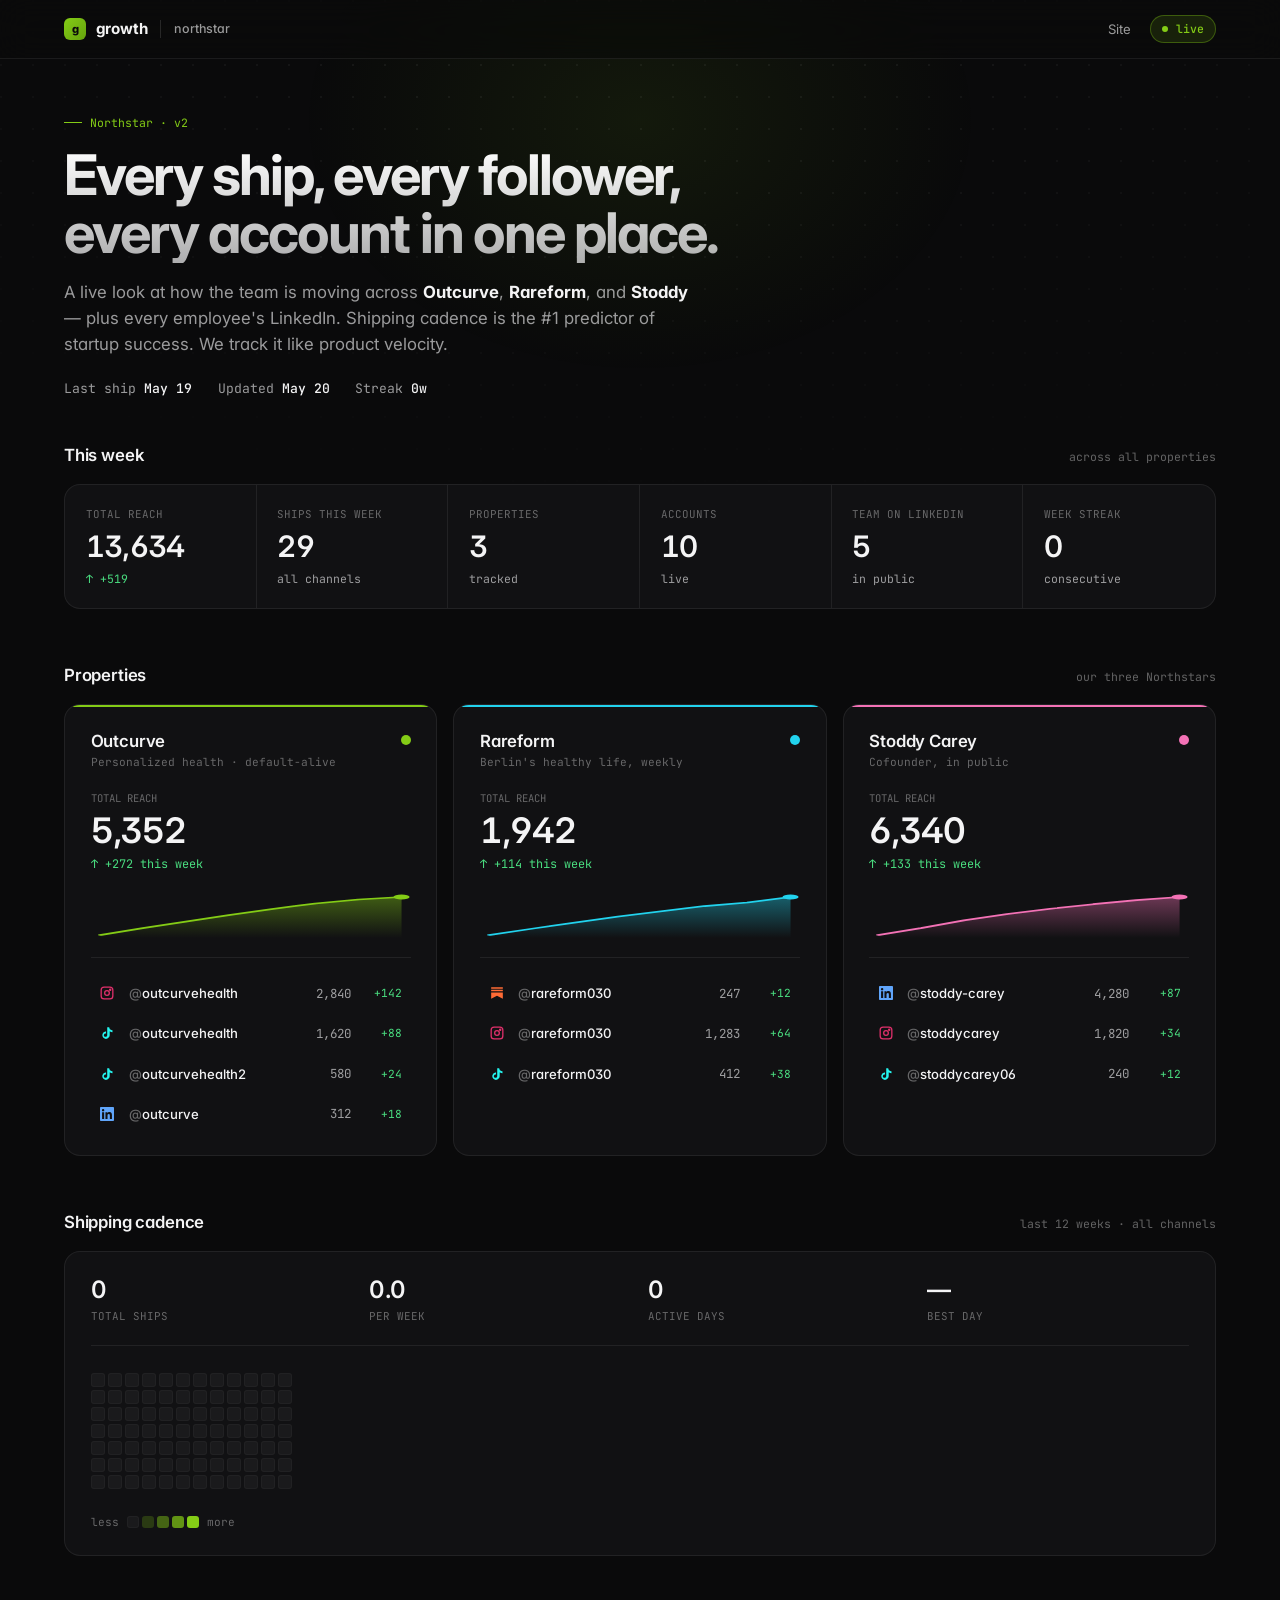
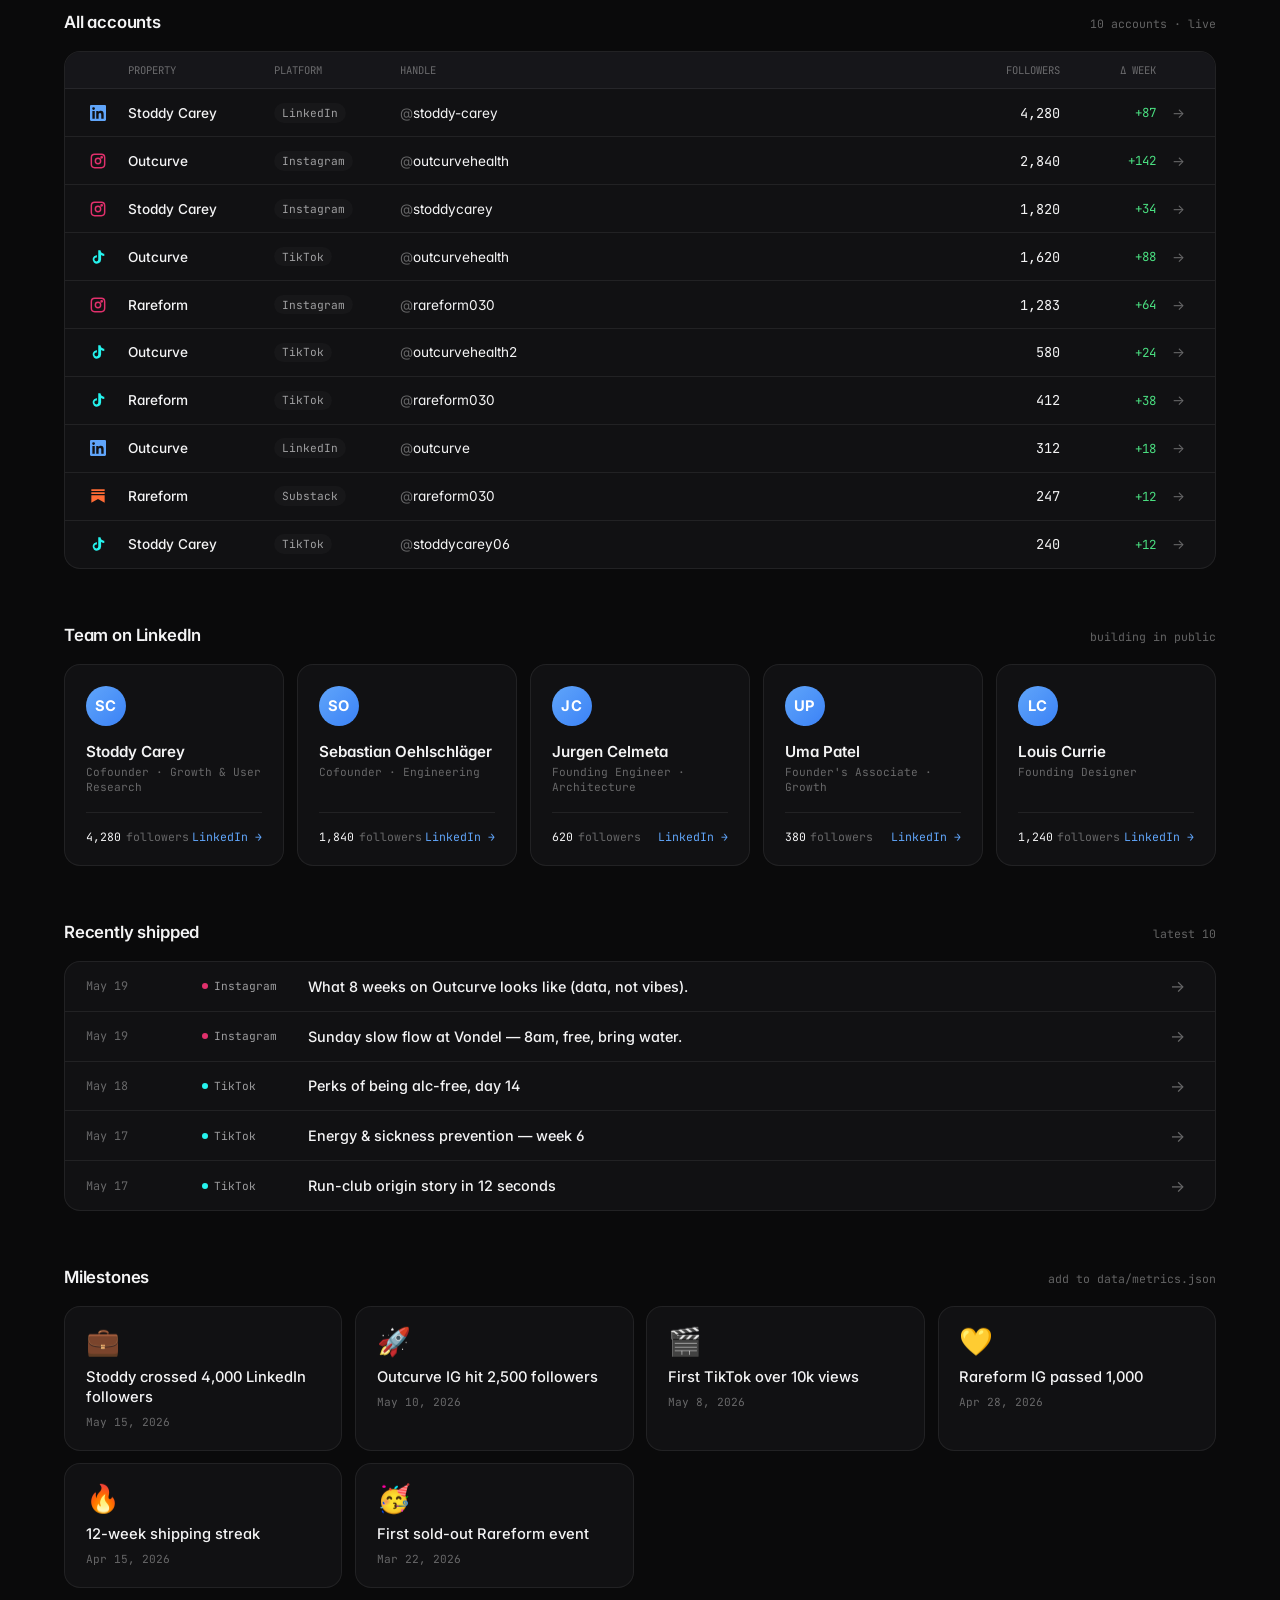
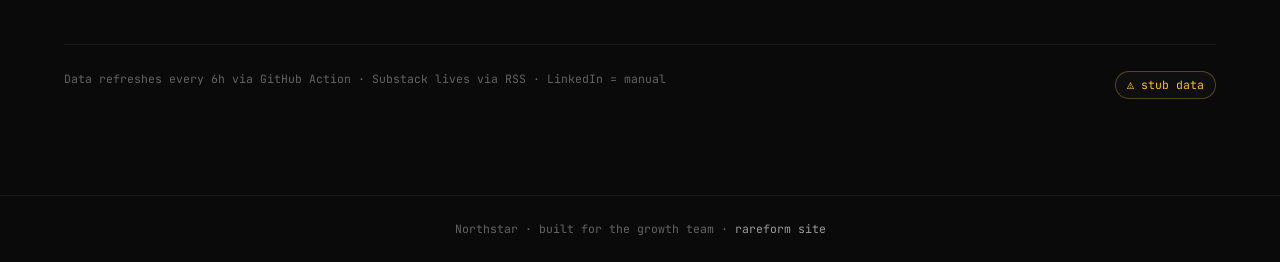
==== commit 79e677e1: "Restructure Growth dashboard around properties × channels + team Pulled the source of truth from Not" ====
--- a/growth.html
+++ b/growth.html
@@ -3,1247 +3,1326 @@
 <head>
 <meta charset="UTF-8">
 <meta name="viewport" content="width=device-width, initial-scale=1.0">
-<title>rareform — Growth · Our Northstar</title>
-<meta name="description" content="The rareform growth team's Northstar page. Building in the open, shipping every week.">
+<title>Growth · Northstar — Outcurve, Rareform, Stoddy</title>
+<meta name="description" content="The Northstar growth dashboard — every account, every ship, every follower across Outcurve, Rareform, and Stoddy.">
 <link rel="preconnect" href="https://fonts.googleapis.com">
-<link href="https://fonts.googleapis.com/css2?family=Nunito:wght@900&family=Space+Grotesk:wght@400;500;700&display=swap" rel="stylesheet">
+<link href="https://fonts.googleapis.com/css2?family=Inter:wght@400;500;600;700;800&family=JetBrains+Mono:wght@400;500;600&display=swap" rel="stylesheet">
 <style>
+/* ─── DESIGN TOKENS ──────────────────────────────────────────
+   Modern startup style: near-black surfaces, lime growth accent,
+   Inter + mono, tabular numerals, generous whitespace.
+*/
+:root {
+  --bg:            #0a0a0b;
+  --bg-elevated:   #111113;
+  --bg-raised:     #16161a;
+  --surface:       rgba(255, 255, 255, 0.025);
+  --surface-hover: rgba(255, 255, 255, 0.045);
+  --border:        rgba(255, 255, 255, 0.07);
+  --border-strong: rgba(255, 255, 255, 0.12);
+  --text:          #f4f4f5;
+  --text-muted:    rgba(244, 244, 245, 0.62);
+  --text-subtle:   rgba(244, 244, 245, 0.38);
+
+  --accent:        #84cc16;
+  --accent-soft:   rgba(132, 204, 22, 0.12);
+  --accent-ring:   rgba(132, 204, 22, 0.35);
+
+  --pos:           #4ade80;
+  --neg:           #f87171;
+
+  /* Platform colors */
+  --c-substack:    #ff6b35;
+  --c-instagram:   #e1306c;
+  --c-tiktok:      #25f4ee;
+  --c-linkedin:    #60a5fa;
+
+  --radius-sm: 6px;
+  --radius:    10px;
+  --radius-lg: 16px;
+
+  --font-sans: 'Inter', -apple-system, BlinkMacSystemFont, 'Segoe UI', sans-serif;
+  --font-mono: 'JetBrains Mono', ui-monospace, 'SF Mono', Menlo, monospace;
+}
+
 *, *::before, *::after { margin: 0; padding: 0; box-sizing: border-box; }
 html { scroll-behavior: smooth; }
+
 body {
-  font-family: 'Space Grotesk', sans-serif;
-  background: #0a57a4;
-  color: #fff;
-  overflow-x: hidden;
+  font-family: var(--font-sans);
+  font-feature-settings: "ss01", "cv11";
+  background: var(--bg);
+  color: var(--text);
   min-height: 100vh;
-}
-
-/* ─── GRAIN OVERLAY ─── */
-#grain-canvas {
+  -webkit-font-smoothing: antialiased;
+  -moz-osx-font-smoothing: grayscale;
+  position: relative;
+}
+body::before {
+  content: '';
   position: fixed;
   inset: 0;
-  width: 100%;
-  height: 100%;
-  pointer-events: none;
-  z-index: 9999;
-  opacity: 0.18;
-  mix-blend-mode: overlay;
-}
-
-/* ─── BG SQUIGGLES ─── */
-.bg-squiggles {
-  position: fixed;
-  inset: 0;
+  background-image: radial-gradient(circle at 1px 1px, rgba(255,255,255,0.05) 1px, transparent 0);
+  background-size: 32px 32px;
   pointer-events: none;
   z-index: 0;
+  mask-image: radial-gradient(ellipse 80% 60% at 50% 0%, black 30%, transparent 100%);
+  -webkit-mask-image: radial-gradient(ellipse 80% 60% at 50% 0%, black 30%, transparent 100%);
+}
+body::after {
+  content: '';
+  position: fixed;
+  top: -20%; left: 50%;
+  transform: translateX(-50%);
+  width: 800px; height: 600px;
+  background: radial-gradient(ellipse, rgba(132, 204, 22, 0.08) 0%, transparent 60%);
+  pointer-events: none;
+  z-index: 0;
+}
+
+main, header, footer { position: relative; z-index: 1; }
+
+/* ─── NAV ─── */
+header.nav {
+  position: sticky;
+  top: 0;
+  z-index: 50;
+  backdrop-filter: blur(16px) saturate(180%);
+  -webkit-backdrop-filter: blur(16px) saturate(180%);
+  background: rgba(10, 10, 11, 0.7);
+  border-bottom: 1px solid var(--border);
+}
+.nav-inner {
+  max-width: 1200px;
+  margin: 0 auto;
+  padding: 0.9rem 1.5rem;
+  display: flex;
+  align-items: center;
+  justify-content: space-between;
+  gap: 1rem;
+}
+.brand {
+  display: flex;
+  align-items: center;
+  gap: 0.6rem;
+  font-weight: 700;
+  font-size: 0.95rem;
+  letter-spacing: -0.01em;
+  color: var(--text);
+  text-decoration: none;
+}
+.brand-mark {
+  width: 22px; height: 22px;
+  border-radius: 6px;
+  background: linear-gradient(135deg, var(--accent), #65a30d);
+  display: grid;
+  place-items: center;
+  color: #0a0a0b;
+  font-size: 0.7rem;
+  font-weight: 800;
+}
+.brand-divider {
+  width: 1px; height: 18px;
+  background: var(--border-strong);
+  margin: 0 0.2rem;
+}
+.brand-label {
+  font-size: 0.78rem;
+  color: var(--text-muted);
+  font-weight: 500;
+}
+.nav-right { display: flex; align-items: center; gap: 0.4rem; }
+.live-chip {
+  display: inline-flex;
+  align-items: center;
+  gap: 0.5rem;
+  padding: 0.35rem 0.7rem;
+  border-radius: 999px;
+  background: var(--accent-soft);
+  border: 1px solid var(--accent-ring);
+  font-size: 0.72rem;
+  font-weight: 500;
+  color: var(--accent);
+  font-family: var(--font-mono);
+}
+.live-dot {
+  width: 6px; height: 6px;
+  border-radius: 50%;
+  background: var(--accent);
+  animation: liveDot 1.6s ease-in-out infinite;
+}
+@keyframes liveDot {
+  0%, 100% { box-shadow: 0 0 0 0 var(--accent-ring); }
+  50%      { box-shadow: 0 0 0 6px transparent; }
+}
+.nav-link {
+  font-size: 0.82rem;
+  color: var(--text-muted);
+  text-decoration: none;
+  padding: 0.4rem 0.75rem;
+  border-radius: var(--radius-sm);
+  transition: color 0.15s, background 0.15s;
+}
+.nav-link:hover { color: var(--text); background: var(--surface); }
+
+/* ─── LAYOUT ─── */
+.shell {
+  max-width: 1200px;
+  margin: 0 auto;
+  padding: 3rem 1.5rem 6rem;
+}
+
+/* ─── HERO ─── */
+.hero { margin-bottom: 3rem; }
+.eyebrow {
+  font-family: var(--font-mono);
+  font-size: 0.72rem;
+  color: var(--accent);
+  margin-bottom: 1rem;
+  display: inline-flex;
+  align-items: center;
+  gap: 0.5rem;
+}
+.eyebrow::before {
+  content: '';
+  width: 18px; height: 1px;
+  background: var(--accent);
+}
+.hero h1 {
+  font-size: clamp(2rem, 4.5vw, 3.5rem);
+  font-weight: 700;
+  letter-spacing: -0.035em;
+  line-height: 1.05;
+  margin-bottom: 1rem;
+  background: linear-gradient(180deg, #ffffff 0%, rgba(244,244,245,0.7) 100%);
+  -webkit-background-clip: text;
+  background-clip: text;
+  color: transparent;
+}
+.hero p.lede {
+  font-size: 1.05rem;
+  color: var(--text-muted);
+  max-width: 640px;
+  line-height: 1.55;
+}
+.hero-meta {
+  margin-top: 1.4rem;
+  display: flex;
+  gap: 1.6rem;
+  flex-wrap: wrap;
+  font-size: 0.82rem;
+  color: var(--text-muted);
+  font-family: var(--font-mono);
+}
+.hero-meta strong { color: var(--text); font-weight: 500; }
+
+/* ─── SECTION ─── */
+.section { margin-bottom: 3.5rem; }
+.section-head {
+  display: flex;
+  align-items: baseline;
+  justify-content: space-between;
+  margin-bottom: 1.2rem;
+  gap: 1rem;
+  flex-wrap: wrap;
+}
+.section-head h2 {
+  font-size: 1.05rem;
+  font-weight: 600;
+  letter-spacing: -0.01em;
+}
+.section-head .head-meta {
+  font-family: var(--font-mono);
+  font-size: 0.72rem;
+  color: var(--text-subtle);
+}
+
+/* ─── KPI STRIP ─── */
+.kpi-grid {
+  display: grid;
+  grid-template-columns: repeat(6, 1fr);
+  border: 1px solid var(--border);
+  border-radius: var(--radius-lg);
   overflow: hidden;
-}
-.bg-squiggles svg { width: 100%; height: 100%; }
-
-/* ─── NAV ─── */
-nav {
-  position: fixed;
+  background: var(--bg-elevated);
+}
+.kpi {
+  padding: 1.4rem 1.3rem;
+  border-right: 1px solid var(--border);
+  transition: background 0.18s;
+}
+.kpi:last-child { border-right: none; }
+.kpi:hover { background: var(--surface-hover); }
+.kpi-label {
+  font-family: var(--font-mono);
+  font-size: 0.68rem;
+  color: var(--text-subtle);
+  text-transform: uppercase;
+  margin-bottom: 0.7rem;
+}
+.kpi-value {
+  font-size: 1.85rem;
+  font-weight: 600;
+  letter-spacing: -0.025em;
+  font-variant-numeric: tabular-nums;
+  line-height: 1;
+}
+.kpi-delta {
+  margin-top: 0.55rem;
+  font-family: var(--font-mono);
+  font-size: 0.72rem;
+  color: var(--text-muted);
+}
+.kpi-delta.up { color: var(--pos); }
+.kpi-delta.down { color: var(--neg); }
+
+/* ─── CARD ─── */
+.card {
+  background: var(--bg-elevated);
+  border: 1px solid var(--border);
+  border-radius: var(--radius-lg);
+  padding: 1.6rem;
+}
+
+/* ─── PROPERTIES GRID ─── */
+.properties {
+  display: grid;
+  grid-template-columns: repeat(3, 1fr);
+  gap: 1rem;
+}
+.property {
+  background: var(--bg-elevated);
+  border: 1px solid var(--border);
+  border-radius: var(--radius-lg);
+  padding: 1.6rem;
+  display: flex;
+  flex-direction: column;
+  position: relative;
+  overflow: hidden;
+}
+.property::before {
+  content: '';
+  position: absolute;
   top: 0; left: 0; right: 0;
-  z-index: 1000;
-  padding: 1.2rem 2.5rem;
+  height: 2px;
+  background: var(--property-color);
+}
+.property-head {
+  display: flex;
+  justify-content: space-between;
+  align-items: flex-start;
+  margin-bottom: 1.4rem;
+}
+.property-name {
+  font-size: 1.05rem;
+  font-weight: 600;
+  letter-spacing: -0.01em;
+  margin-bottom: 0.25rem;
+}
+.property-tagline {
+  font-family: var(--font-mono);
+  font-size: 0.7rem;
+  color: var(--text-subtle);
+}
+.property-color-dot {
+  width: 10px; height: 10px;
+  border-radius: 50%;
+  background: var(--property-color);
+  flex-shrink: 0;
+  margin-top: 0.25rem;
+}
+.property-total {
+  margin-bottom: 0.4rem;
+}
+.property-total-label {
+  font-family: var(--font-mono);
+  font-size: 0.66rem;
+  color: var(--text-subtle);
+  text-transform: uppercase;
+  margin-bottom: 0.45rem;
+}
+.property-total-value {
+  font-size: 2.2rem;
+  font-weight: 600;
+  letter-spacing: -0.03em;
+  font-variant-numeric: tabular-nums;
+  line-height: 1;
+}
+.property-delta {
+  margin-top: 0.5rem;
+  font-family: var(--font-mono);
+  font-size: 0.74rem;
+  color: var(--pos);
+}
+.property-spark {
+  margin-top: 1rem;
+  height: 44px;
+}
+.property-spark svg { width: 100%; height: 100%; overflow: visible; }
+.property-channels {
+  margin-top: 1.2rem;
+  padding-top: 1.2rem;
+  border-top: 1px solid var(--border);
+  display: flex;
+  flex-direction: column;
+  gap: 0.55rem;
+}
+.channel-row {
+  display: grid;
+  grid-template-columns: 18px 1fr auto auto;
+  gap: 0.7rem;
+  align-items: center;
+  padding: 0.45rem 0.55rem;
+  border-radius: var(--radius-sm);
+  background: transparent;
+  text-decoration: none;
+  color: inherit;
+  font-size: 0.82rem;
+  transition: background 0.15s;
+}
+.channel-row:hover { background: var(--surface); }
+.channel-icon {
+  width: 16px;
+  height: 16px;
+  display: grid;
+  place-items: center;
+  color: var(--channel-color);
+}
+.channel-icon svg { width: 14px; height: 14px; }
+.channel-handle {
+  color: var(--text);
+  font-weight: 500;
+  font-size: 0.82rem;
+  overflow: hidden;
+  text-overflow: ellipsis;
+  white-space: nowrap;
+}
+.channel-handle .at { color: var(--text-subtle); }
+.channel-followers {
+  font-family: var(--font-mono);
+  font-size: 0.78rem;
+  font-variant-numeric: tabular-nums;
+  color: var(--text-muted);
+}
+.channel-delta {
+  font-family: var(--font-mono);
+  font-size: 0.7rem;
+  color: var(--pos);
+  min-width: 40px;
+  text-align: right;
+}
+.channel-delta.flat { color: var(--text-subtle); }
+
+/* ─── HEATMAP ─── */
+.cadence-body { display: grid; gap: 1.4rem; }
+.cadence-stats {
+  display: grid;
+  grid-template-columns: repeat(4, 1fr);
+  gap: 1rem;
+  padding-bottom: 1.4rem;
+  border-bottom: 1px solid var(--border);
+}
+.stat .num {
+  font-size: 1.5rem;
+  font-weight: 600;
+  letter-spacing: -0.02em;
+  font-variant-numeric: tabular-nums;
+  line-height: 1;
+}
+.stat .label {
+  margin-top: 0.45rem;
+  font-family: var(--font-mono);
+  font-size: 0.68rem;
+  color: var(--text-subtle);
+  text-transform: uppercase;
+}
+.heatmap-scroll {
+  overflow-x: auto;
+  -webkit-overflow-scrolling: touch;
+}
+.heatmap-scroll::-webkit-scrollbar { height: 6px; }
+.heatmap-scroll::-webkit-scrollbar-thumb { background: var(--border-strong); border-radius: 6px; }
+.heatmap {
+  display: flex;
+  gap: 3px;
+  min-width: max-content;
+  padding: 4px 0;
+}
+.heatmap-col { display: flex; flex-direction: column; gap: 3px; }
+.heatmap-cell {
+  width: 14px;
+  height: 14px;
+  border-radius: 3px;
+  background: rgba(255,255,255,0.04);
+  border: 1px solid rgba(255,255,255,0.03);
+  transition: transform 0.12s;
+  position: relative;
+}
+.heatmap-cell.l1 { background: rgba(132, 204, 22, 0.22); border-color: rgba(132, 204, 22, 0.18); }
+.heatmap-cell.l2 { background: rgba(132, 204, 22, 0.45); border-color: rgba(132, 204, 22, 0.35); }
+.heatmap-cell.l3 { background: rgba(132, 204, 22, 0.7); border-color: rgba(132, 204, 22, 0.6); }
+.heatmap-cell.l4 { background: var(--accent); border-color: var(--accent); box-shadow: 0 0 8px rgba(132,204,22,0.5); }
+.heatmap-cell:hover { transform: scale(1.45); z-index: 5; }
+.heatmap-cell[data-tip]:hover::after {
+  content: attr(data-tip);
+  position: absolute;
+  bottom: calc(100% + 6px);
+  left: 50%;
+  transform: translateX(-50%);
+  background: #1c1c1f;
+  color: var(--text);
+  font-family: var(--font-mono);
+  font-size: 0.7rem;
+  padding: 0.35rem 0.55rem;
+  border-radius: 5px;
+  white-space: nowrap;
+  border: 1px solid var(--border-strong);
+  pointer-events: none;
+  z-index: 100;
+}
+.legend {
+  display: flex;
+  align-items: center;
+  gap: 0.5rem;
+  font-family: var(--font-mono);
+  font-size: 0.7rem;
+  color: var(--text-subtle);
+}
+.legend-swatches { display: flex; gap: 3px; }
+.legend-swatches div { width: 12px; height: 12px; border-radius: 3px; }
+
+/* ─── ALL ACCOUNTS TABLE ─── */
+.accounts-table {
+  border: 1px solid var(--border);
+  border-radius: var(--radius-lg);
+  overflow: hidden;
+  background: var(--bg-elevated);
+}
+.accounts-row {
+  display: grid;
+  grid-template-columns: 28px 130px 110px 1fr 100px 80px 24px;
+  gap: 1rem;
+  align-items: center;
+  padding: 0.85rem 1.2rem;
+  border-bottom: 1px solid var(--border);
+  text-decoration: none;
+  color: inherit;
+  font-size: 0.85rem;
+  transition: background 0.15s;
+}
+.accounts-row:last-child { border-bottom: none; }
+.accounts-row:hover { background: var(--surface-hover); }
+.accounts-row.head {
+  font-family: var(--font-mono);
+  font-size: 0.66rem;
+  color: var(--text-subtle);
+  text-transform: uppercase;
+  background: var(--bg-raised);
+  padding-top: 0.7rem;
+  padding-bottom: 0.7rem;
+  cursor: default;
+}
+.accounts-row.head:hover { background: var(--bg-raised); }
+.accounts-icon { color: var(--channel-color); display: grid; place-items: center; }
+.accounts-icon svg { width: 16px; height: 16px; }
+.accounts-property { font-weight: 500; }
+.accounts-platform {
+  font-family: var(--font-mono);
+  font-size: 0.7rem;
+  padding: 0.18rem 0.5rem;
+  background: var(--surface);
+  border-radius: 30px;
+  color: var(--text-muted);
+  display: inline-block;
+  text-align: center;
+  width: fit-content;
+}
+.accounts-handle {
+  color: var(--text);
+  overflow: hidden;
+  text-overflow: ellipsis;
+  white-space: nowrap;
+}
+.accounts-handle .at { color: var(--text-subtle); }
+.accounts-followers {
+  font-family: var(--font-mono);
+  font-variant-numeric: tabular-nums;
+  text-align: right;
+}
+.accounts-delta {
+  font-family: var(--font-mono);
+  font-size: 0.78rem;
+  color: var(--pos);
+  text-align: right;
+}
+.accounts-delta.flat { color: var(--text-subtle); }
+.accounts-arrow { color: var(--text-subtle); transition: color 0.15s, transform 0.15s; }
+.accounts-row:hover .accounts-arrow { color: var(--accent); transform: translateX(2px); }
+
+/* ─── TEAM ─── */
+.team-grid {
+  display: grid;
+  grid-template-columns: repeat(auto-fill, minmax(220px, 1fr));
+  gap: 0.8rem;
+}
+.team-card {
+  background: var(--bg-elevated);
+  border: 1px solid var(--border);
+  border-radius: var(--radius-lg);
+  padding: 1.3rem;
+  display: flex;
+  flex-direction: column;
+  align-items: flex-start;
+  text-decoration: none;
+  color: inherit;
+  transition: border-color 0.18s, transform 0.18s;
+}
+.team-card:hover {
+  border-color: var(--border-strong);
+  transform: translateY(-2px);
+}
+.team-avatar {
+  width: 40px; height: 40px;
+  border-radius: 50%;
+  background: linear-gradient(135deg, var(--c-linkedin), #3b82f6);
+  color: white;
+  display: grid;
+  place-items: center;
+  font-weight: 700;
+  font-size: 0.92rem;
+  letter-spacing: 0.02em;
+  margin-bottom: 1rem;
+}
+.team-name {
+  font-weight: 600;
+  font-size: 0.95rem;
+  margin-bottom: 0.25rem;
+}
+.team-role {
+  font-family: var(--font-mono);
+  font-size: 0.7rem;
+  color: var(--text-subtle);
+  margin-bottom: 1rem;
+  line-height: 1.4;
+}
+.team-stats {
+  margin-top: auto;
+  padding-top: 1rem;
+  border-top: 1px solid var(--border);
+  width: 100%;
   display: flex;
   justify-content: space-between;
   align-items: center;
-  backdrop-filter: blur(16px);
-  -webkit-backdrop-filter: blur(16px);
-  background: rgba(10, 87, 164, 0.8);
-  border-bottom: 1px solid rgba(255,255,255,0.06);
-}
-.nav-logo { text-decoration: none; display: inline-flex; align-items: center; }
-.nav-logo img { height: 28px; width: auto; filter: brightness(0) invert(1); }
-.nav-links { display: flex; gap: 2rem; align-items: center; }
-.nav-links a {
-  color: rgba(255,255,255,0.75);
+  font-family: var(--font-mono);
+  font-size: 0.72rem;
+}
+.team-followers { color: var(--text); font-variant-numeric: tabular-nums; }
+.team-followers-label { color: var(--text-subtle); margin-left: 0.3rem; }
+.team-link { color: var(--c-linkedin); display: inline-flex; align-items: center; gap: 0.3rem; }
+
+/* ─── SHIPS TABLE ─── */
+.ships {
+  border: 1px solid var(--border);
+  border-radius: var(--radius-lg);
+  overflow: hidden;
+  background: var(--bg-elevated);
+}
+.ship {
+  display: grid;
+  grid-template-columns: 100px 90px 1fr 24px;
+  gap: 1rem;
+  align-items: center;
+  padding: 0.9rem 1.3rem;
+  border-bottom: 1px solid var(--border);
   text-decoration: none;
-  font-size: 0.8rem;
-  font-weight: 500;
-  letter-spacing: 0.1em;
-  text-transform: uppercase;
-  transition: color 0.25s;
-}
-.nav-links a:hover, .nav-links a.active { color: #ece70e; }
-.hamburger {
-  display: none;
-  flex-direction: column;
-  gap: 5px;
-  cursor: pointer;
-  background: none;
-  border: none;
-  padding: 8px;
-  -webkit-tap-highlight-color: transparent;
-}
-.hamburger span {
-  width: 26px;
-  height: 2.5px;
-  background: #fff;
-  border-radius: 2px;
-  transition: transform 0.3s ease, opacity 0.3s ease;
-  transform-origin: center;
-}
-.hamburger.active span:nth-child(1) { transform: translateY(7.5px) rotate(45deg); }
-.hamburger.active span:nth-child(2) { opacity: 0; }
-.hamburger.active span:nth-child(3) { transform: translateY(-7.5px) rotate(-45deg); }
-
-/* ─── BASE ─── */
-section { position: relative; z-index: 1; }
-.container { max-width: 1140px; margin: 0 auto; padding: 4.2rem 2rem; }
-.section-label {
-  font-size: 0.72rem;
-  font-weight: 700;
-  letter-spacing: 0.22em;
-  text-transform: uppercase;
-  color: #ece70e;
-  margin-bottom: 0.8rem;
-}
-.section-title {
-  font-size: clamp(2rem, 5vw, 3.4rem);
-  font-weight: 700;
-  letter-spacing: -0.03em;
-  text-transform: uppercase;
-  line-height: 1;
-  margin-bottom: 1.2rem;
-}
-.section-desc {
-  color: rgba(255,255,255,0.6);
-  max-width: 560px;
-  line-height: 1.6;
-  font-size: 1rem;
-}
-
-/* ─── HERO ─── */
-.growth-hero {
-  min-height: 80vh;
-  padding: 7rem 2rem 3rem;
-  display: flex;
-  flex-direction: column;
-  justify-content: center;
-  align-items: center;
-  text-align: center;
-  position: relative;
-}
-.growth-hero h1 {
-  font-size: clamp(2.6rem, 8vw, 6rem);
-  font-weight: 700;
-  letter-spacing: -0.04em;
-  line-height: 0.95;
-  text-transform: uppercase;
-  margin-bottom: 1.4rem;
-}
-.growth-hero h1 .yellow { color: #ece70e; }
-.growth-hero .tagline {
-  font-size: clamp(1rem, 2.2vw, 1.3rem);
-  color: rgba(255,255,255,0.75);
-  max-width: 620px;
-  line-height: 1.55;
-  margin-bottom: 2.5rem;
-}
-.live-pill {
+  color: inherit;
+  transition: background 0.15s;
+}
+.ship:last-child { border-bottom: none; }
+.ship:hover { background: var(--surface-hover); }
+.ship-when {
+  font-family: var(--font-mono);
+  font-size: 0.74rem;
+  color: var(--text-subtle);
+}
+.ship-tag {
   display: inline-flex;
   align-items: center;
-  gap: 0.6rem;
-  background: rgba(236,231,14,0.1);
-  border: 1px solid rgba(236,231,14,0.3);
-  padding: 0.55rem 1.1rem;
-  border-radius: 60px;
-  font-size: 0.78rem;
-  font-weight: 600;
-  color: #ece70e;
-  letter-spacing: 0.08em;
-  text-transform: uppercase;
-  margin-bottom: 2rem;
-}
-.live-dot {
-  width: 8px;
-  height: 8px;
-  background: #ece70e;
+  gap: 0.4rem;
+  font-family: var(--font-mono);
+  font-size: 0.7rem;
+  color: var(--text-muted);
+}
+.ship-tag-dot {
+  width: 6px; height: 6px;
   border-radius: 50%;
-  animation: livePulse 1.5s ease-in-out infinite;
-}
-@keyframes livePulse {
-  0%, 100% { box-shadow: 0 0 0 0 rgba(236,231,14,0.6); }
-  50% { box-shadow: 0 0 0 10px rgba(236,231,14,0); }
-}
-.last-ship {
-  font-size: 0.85rem;
-  color: rgba(255,255,255,0.55);
-  margin-top: 0.4rem;
-}
-.last-ship strong { color: #fff; font-weight: 600; }
-
-/* ─── KPI STRIP ─── */
-.kpi-strip {
+  background: var(--tag-color);
+}
+.ship-title {
+  font-size: 0.9rem;
+  font-weight: 500;
+  overflow: hidden;
+  text-overflow: ellipsis;
+  white-space: nowrap;
+}
+.ship-arrow { color: var(--text-subtle); font-size: 1rem; transition: color 0.15s, transform 0.15s; }
+.ship:hover .ship-arrow { color: var(--accent); transform: translateX(2px); }
+
+/* ─── MILESTONES ─── */
+.milestones {
   display: grid;
-  grid-template-columns: repeat(auto-fit, minmax(180px, 1fr));
-  gap: 1rem;
-  margin-top: 2rem;
-}
-.kpi-card {
-  background: rgba(255,255,255,0.05);
-  border: 1px solid rgba(255,255,255,0.1);
-  border-radius: 18px;
-  padding: 1.6rem 1.4rem;
-  transition: transform 0.2s, border-color 0.25s;
-  position: relative;
-  overflow: hidden;
-}
-.kpi-card:hover {
-  transform: translateY(-3px);
-  border-color: rgba(236,231,14,0.4);
-}
-.kpi-card .kpi-label {
-  font-size: 0.65rem;
-  font-weight: 700;
-  letter-spacing: 0.18em;
-  text-transform: uppercase;
-  color: rgba(255,255,255,0.5);
-  margin-bottom: 0.6rem;
-}
-.kpi-card .kpi-value {
-  font-size: 2.4rem;
-  font-weight: 700;
-  color: #ece70e;
+  grid-template-columns: repeat(auto-fill, minmax(240px, 1fr));
+  gap: 0.8rem;
+}
+.milestone {
+  background: var(--bg-elevated);
+  border: 1px solid var(--border);
+  border-radius: var(--radius-lg);
+  padding: 1.3rem;
+  transition: border-color 0.18s, background 0.18s;
+}
+.milestone:hover {
+  border-color: var(--accent-ring);
+  background: var(--surface-hover);
+}
+.milestone-emoji {
+  font-size: 1.7rem;
+  display: block;
+  margin-bottom: 0.8rem;
   line-height: 1;
-  letter-spacing: -0.02em;
-  font-variant-numeric: tabular-nums;
-}
-.kpi-card .kpi-delta {
-  margin-top: 0.7rem;
-  font-size: 0.78rem;
-  font-weight: 600;
-  color: rgba(255,255,255,0.65);
+}
+.milestone-title {
+  font-size: 0.92rem;
+  font-weight: 500;
+  margin-bottom: 0.45rem;
+  line-height: 1.35;
+}
+.milestone-date {
+  font-family: var(--font-mono);
+  font-size: 0.7rem;
+  color: var(--text-subtle);
+}
+
+/* ─── META FOOTER ─── */
+.meta-row {
+  margin-top: 2.5rem;
+  padding-top: 1.6rem;
+  border-top: 1px solid var(--border);
+  display: flex;
+  justify-content: space-between;
+  flex-wrap: wrap;
+  gap: 0.8rem;
+  font-family: var(--font-mono);
+  font-size: 0.72rem;
+  color: var(--text-subtle);
+}
+.source-badge {
   display: inline-flex;
   align-items: center;
-  gap: 0.3rem;
-}
-.kpi-card .kpi-delta.up { color: #7eed8a; }
-.kpi-card .kpi-delta.down { color: #ff8a8a; }
-.kpi-card .kpi-delta svg { width: 12px; height: 12px; }
-
-/* ─── CADENCE HEATMAP ─── */
-.cadence-section { padding-top: 1rem; }
-.cadence-wrap {
-  background: rgba(255,255,255,0.025);
-  border: 1px solid rgba(255,255,255,0.08);
-  border-radius: 22px;
-  padding: 2.4rem;
-  margin-top: 2rem;
-}
-.cadence-header {
-  display: flex;
-  justify-content: space-between;
-  align-items: flex-end;
-  flex-wrap: wrap;
-  gap: 1rem;
-  margin-bottom: 1.8rem;
-}
-.cadence-stats {
-  display: flex;
-  gap: 2.4rem;
-  flex-wrap: wrap;
-}
-.cadence-stat .num {
-  font-size: 1.6rem;
-  font-weight: 700;
-  color: #ece70e;
-  line-height: 1;
-  font-variant-numeric: tabular-nums;
-}
-.cadence-stat .label {
-  font-size: 0.65rem;
-  font-weight: 700;
-  letter-spacing: 0.18em;
-  text-transform: uppercase;
-  color: rgba(255,255,255,0.5);
-  margin-top: 0.35rem;
-}
-.heatmap-scroll { overflow-x: auto; -webkit-overflow-scrolling: touch; padding-bottom: 0.5rem; }
-.heatmap-scroll::-webkit-scrollbar { height: 6px; }
-.heatmap-scroll::-webkit-scrollbar-thumb { background: rgba(255,255,255,0.15); border-radius: 6px; }
-.heatmap {
-  display: flex;
-  gap: 4px;
-  align-items: flex-start;
-  min-width: max-content;
-}
-.heatmap-col { display: flex; flex-direction: column; gap: 4px; }
-.heatmap-cell {
-  width: 16px;
-  height: 16px;
-  border-radius: 4px;
-  background: rgba(255,255,255,0.05);
-  border: 1px solid rgba(255,255,255,0.05);
-  transition: transform 0.15s, box-shadow 0.2s;
-  cursor: default;
-  position: relative;
-}
-.heatmap-cell.l1 { background: rgba(236,231,14,0.25); border-color: rgba(236,231,14,0.2); }
-.heatmap-cell.l2 { background: rgba(236,231,14,0.5); border-color: rgba(236,231,14,0.4); }
-.heatmap-cell.l3 { background: rgba(236,231,14,0.75); border-color: rgba(236,231,14,0.6); }
-.heatmap-cell.l4 {
-  background: #ece70e;
-  border-color: #ece70e;
-  box-shadow: 0 0 12px rgba(236,231,14,0.5);
-}
-.heatmap-cell:hover { transform: scale(1.4); z-index: 5; }
-.heatmap-cell[data-tip]:hover::after {
-  content: attr(data-tip);
-  position: absolute;
-  bottom: calc(100% + 8px);
-  left: 50%;
-  transform: translateX(-50%);
-  background: #0a57a4;
-  color: #fff;
-  font-size: 0.7rem;
-  padding: 0.35rem 0.6rem;
-  border-radius: 6px;
-  white-space: nowrap;
-  pointer-events: none;
-  border: 1px solid rgba(236,231,14,0.3);
-  z-index: 100;
-}
-.heatmap-legend {
-  display: flex;
-  align-items: center;
-  gap: 0.5rem;
-  margin-top: 1.4rem;
-  font-size: 0.7rem;
-  color: rgba(255,255,255,0.5);
-  letter-spacing: 0.08em;
-  text-transform: uppercase;
-}
-.heatmap-legend .swatches { display: flex; gap: 4px; }
-.heatmap-legend .swatches div {
-  width: 12px;
-  height: 12px;
-  border-radius: 3px;
-}
-
-/* ─── PLATFORM CARDS ─── */
-.platforms-grid {
-  display: grid;
-  grid-template-columns: repeat(3, 1fr);
-  gap: 1.4rem;
-  margin-top: 2rem;
-}
-.platform-card {
-  background: rgba(255,255,255,0.04);
-  border: 1px solid rgba(255,255,255,0.1);
-  border-radius: 22px;
-  padding: 2rem;
-  display: flex;
-  flex-direction: column;
-  text-decoration: none;
-  color: inherit;
-  transition: transform 0.2s, border-color 0.25s;
-  position: relative;
-  overflow: hidden;
-}
-.platform-card::before {
-  content: '';
-  position: absolute;
-  top: 0; left: 0; right: 0;
-  height: 3px;
-  background: var(--brand, #ece70e);
-}
-.platform-card:hover {
-  transform: translateY(-4px);
-  border-color: rgba(236,231,14,0.4);
-}
-.platform-card .p-head {
-  display: flex;
-  justify-content: space-between;
-  align-items: center;
-  margin-bottom: 1.6rem;
-}
-.platform-card .p-icon {
-  width: 36px;
-  height: 36px;
-  border-radius: 10px;
-  background: var(--brandSoft, rgba(255,255,255,0.08));
-  display: flex;
-  align-items: center;
-  justify-content: center;
-  color: var(--brand, #ece70e);
-}
-.platform-card .p-icon svg { width: 18px; height: 18px; }
-.platform-card .p-handle {
-  font-size: 0.78rem;
-  color: rgba(255,255,255,0.55);
-  font-weight: 500;
-}
-.platform-card .p-metric-label {
-  font-size: 0.65rem;
-  font-weight: 700;
-  letter-spacing: 0.18em;
-  text-transform: uppercase;
-  color: rgba(255,255,255,0.45);
-  margin-bottom: 0.6rem;
-}
-.platform-card .p-metric-value {
-  font-size: 3rem;
-  font-weight: 700;
-  color: #fff;
-  line-height: 1;
-  letter-spacing: -0.03em;
-  font-variant-numeric: tabular-nums;
-}
-.platform-card .p-delta {
-  font-size: 0.85rem;
-  font-weight: 600;
-  margin-top: 0.55rem;
-  color: #7eed8a;
-}
-.platform-card .p-delta.flat { color: rgba(255,255,255,0.5); }
-.platform-card .p-spark { margin-top: 1.2rem; height: 60px; }
-.platform-card .p-spark svg { width: 100%; height: 100%; overflow: visible; }
-.platform-card .p-footer {
-  margin-top: 1.4rem;
-  padding-top: 1.2rem;
-  border-top: 1px solid rgba(255,255,255,0.08);
-  font-size: 0.78rem;
-  color: rgba(255,255,255,0.55);
-  display: flex;
-  justify-content: space-between;
-  align-items: center;
-}
-.platform-card .p-footer .arrow { color: #ece70e; font-weight: 700; }
-
-/* ─── SHIPS LOG ─── */
-.ships-log { margin-top: 2rem; display: flex; flex-direction: column; gap: 0.8rem; }
-.ship-row {
-  display: grid;
-  grid-template-columns: 110px 70px 1fr auto;
-  gap: 1.2rem;
-  align-items: center;
-  background: rgba(255,255,255,0.03);
-  border: 1px solid rgba(255,255,255,0.06);
-  border-radius: 14px;
-  padding: 1.1rem 1.4rem;
-  text-decoration: none;
-  color: inherit;
-  transition: transform 0.15s, border-color 0.2s, background 0.2s;
-}
-.ship-row:hover {
-  transform: translateX(3px);
-  border-color: rgba(236,231,14,0.3);
-  background: rgba(255,255,255,0.05);
-}
-.ship-row .ship-date {
+  gap: 0.4rem;
+  background: var(--surface);
+  border: 1px solid var(--border);
+  padding: 0.35rem 0.7rem;
+  border-radius: 999px;
+}
+.source-badge.stub { color: #fbbf24; border-color: rgba(251, 191, 36, 0.3); }
+.source-badge.live { color: var(--pos); border-color: rgba(74, 222, 128, 0.3); }
+
+/* ─── FOOTER ─── */
+footer.foot {
+  border-top: 1px solid var(--border);
+  padding: 1.6rem 1.5rem;
+  text-align: center;
+  font-family: var(--font-mono);
   font-size: 0.72rem;
-  font-weight: 700;
-  letter-spacing: 0.14em;
-  text-transform: uppercase;
-  color: #ece70e;
-}
-.ship-row .ship-platform {
-  font-size: 0.65rem;
-  font-weight: 700;
-  letter-spacing: 0.14em;
-  text-transform: uppercase;
-  padding: 0.3rem 0.65rem;
-  border-radius: 30px;
-  background: rgba(255,255,255,0.08);
-  text-align: center;
-  white-space: nowrap;
-}
-.ship-row .ship-platform.substack { background: rgba(255,109,79,0.15); color: #ff9a7a; }
-.ship-row .ship-platform.instagram { background: rgba(233,89,177,0.15); color: #f29ad0; }
-.ship-row .ship-platform.tiktok { background: rgba(105,234,222,0.12); color: #8ce8de; }
-.ship-row .ship-title {
-  font-size: 0.95rem;
-  font-weight: 500;
-  color: rgba(255,255,255,0.9);
-  line-height: 1.4;
-  overflow: hidden;
-  text-overflow: ellipsis;
-  display: -webkit-box;
-  -webkit-line-clamp: 2;
-  -webkit-box-orient: vertical;
-}
-.ship-row .ship-arrow {
-  color: rgba(255,255,255,0.3);
-  font-size: 1.2rem;
-  transition: color 0.2s, transform 0.2s;
-}
-.ship-row:hover .ship-arrow { color: #ece70e; transform: translateX(3px); }
-
-/* ─── MILESTONES ─── */
-.milestones-grid {
-  display: grid;
-  grid-template-columns: repeat(auto-fill, minmax(240px, 1fr));
-  gap: 1rem;
-  margin-top: 2rem;
-}
-.milestone-card {
-  background: rgba(236,231,14,0.06);
-  border: 1px solid rgba(236,231,14,0.15);
-  border-radius: 18px;
-  padding: 1.6rem;
-  transition: transform 0.2s, background 0.2s;
-  position: relative;
-}
-.milestone-card:hover {
-  transform: translateY(-3px);
-  background: rgba(236,231,14,0.1);
-}
-.milestone-card .emoji {
-  font-size: 2.4rem;
-  margin-bottom: 0.8rem;
-  display: block;
-  line-height: 1;
-}
-.milestone-card .m-title {
-  font-size: 1.05rem;
-  font-weight: 700;
-  margin-bottom: 0.4rem;
-  line-height: 1.3;
-}
-.milestone-card .m-date {
-  font-size: 0.7rem;
-  letter-spacing: 0.14em;
-  text-transform: uppercase;
-  color: rgba(236,231,14,0.7);
-  font-weight: 600;
-}
-
-/* ─── META FOOTER ─── */
-.meta-row {
-  margin-top: 3rem;
-  padding-top: 2rem;
-  border-top: 1px solid rgba(255,255,255,0.06);
-  display: flex;
-  justify-content: space-between;
-  align-items: center;
-  flex-wrap: wrap;
-  gap: 1rem;
-  font-size: 0.78rem;
-  color: rgba(255,255,255,0.45);
-}
-.meta-row .source-badge {
-  display: inline-flex;
-  align-items: center;
-  gap: 0.5rem;
-  background: rgba(255,255,255,0.04);
-  border: 1px solid rgba(255,255,255,0.08);
-  padding: 0.45rem 0.85rem;
-  border-radius: 30px;
-  font-size: 0.7rem;
-  letter-spacing: 0.1em;
-  text-transform: uppercase;
-}
-.meta-row .source-badge.stub { color: #ffb86c; border-color: rgba(255,184,108,0.25); }
-
-/* ─── CONFETTI ─── */
-.confetti {
-  position: fixed;
-  inset: 0;
-  pointer-events: none;
-  z-index: 998;
-  overflow: hidden;
-}
-.confetti span {
-  position: absolute;
-  top: -20px;
-  width: 8px;
-  height: 14px;
-  opacity: 0;
-  animation: confettiFall 2.6s cubic-bezier(0.4, 0.2, 0.2, 1) forwards;
-  border-radius: 2px;
-}
-@keyframes confettiFall {
-  0% { opacity: 0; transform: translateY(-40px) rotate(0deg); }
-  10% { opacity: 1; }
-  100% { opacity: 0; transform: translateY(100vh) rotate(720deg); }
-}
-
-/* ─── FOOTER ─── */
-footer {
-  border-top: 1px solid rgba(255,255,255,0.06);
-  position: relative;
-  z-index: 1;
-}
-.footer-inner {
-  max-width: 1140px;
-  margin: 0 auto;
-  padding: 1.75rem 2rem;
-  display: flex;
-  justify-content: space-between;
-  align-items: center;
-  flex-wrap: wrap;
-  gap: 1rem;
-}
-.footer-links { display: flex; gap: 1.5rem; }
-.footer-links a {
-  color: rgba(255,255,255,0.4);
-  text-decoration: none;
-  font-size: 0.78rem;
-  text-transform: uppercase;
-  letter-spacing: 0.08em;
-  font-weight: 500;
-  transition: color 0.2s;
-}
-.footer-links a:hover { color: #ece70e; }
-.footer-copy { font-size: 0.78rem; color: rgba(255,255,255,0.25); }
+  color: var(--text-subtle);
+}
+footer.foot a { color: var(--text-muted); text-decoration: none; }
+footer.foot a:hover { color: var(--text); }
 
 /* ─── RESPONSIVE ─── */
 @media (max-width: 1024px) {
-  .platforms-grid { grid-template-columns: 1fr 1fr; }
-  .container { padding: 3.5rem 1.8rem; }
+  .kpi-grid { grid-template-columns: repeat(3, 1fr); }
+  .kpi:nth-child(3) { border-right: none; }
+  .kpi:nth-child(1), .kpi:nth-child(2), .kpi:nth-child(3) { border-bottom: 1px solid var(--border); }
+  .properties { grid-template-columns: 1fr 1fr; }
+  .accounts-row { grid-template-columns: 24px 110px 90px 1fr 90px 70px 20px; }
 }
 @media (max-width: 768px) {
-  nav { padding: 1rem 1.5rem; }
-  .nav-logo img { height: 24px; }
-  .nav-links {
-    display: flex;
-    flex-direction: column;
-    position: absolute;
-    top: 100%;
-    left: 0; right: 0;
-    background: rgba(10,87,164,0.96);
-    backdrop-filter: blur(12px);
-    padding: 1rem 1.5rem 1.5rem;
-    gap: 0.6rem;
-    opacity: 0;
-    pointer-events: none;
-    transform: translateY(-8px);
-    transition: opacity 0.25s, transform 0.25s;
-    border-bottom: 1px solid rgba(255,255,255,0.06);
-  }
-  .nav-links.open { opacity: 1; pointer-events: auto; transform: translateY(0); }
-  .nav-links a { padding: 0.55rem 0; font-size: 0.95rem; }
-  .hamburger { display: flex; }
-  .growth-hero { padding: 6rem 1.5rem 2.5rem; min-height: 70vh; }
-  .kpi-strip { grid-template-columns: 1fr 1fr; }
-  .platforms-grid { grid-template-columns: 1fr; }
-  .cadence-wrap { padding: 1.6rem 1.2rem; }
-  .ship-row { grid-template-columns: 80px 1fr auto; gap: 0.8rem; padding: 0.9rem 1rem; }
-  .ship-row .ship-platform { display: none; }
-}
-@media (max-width: 480px) {
-  .kpi-card .kpi-value { font-size: 2rem; }
-  .platform-card .p-metric-value { font-size: 2.3rem; }
+  .shell { padding: 2rem 1rem 4rem; }
+  .kpi-grid { grid-template-columns: 1fr 1fr; }
+  .kpi { border-right: 1px solid var(--border); border-bottom: 1px solid var(--border); }
+  .kpi:nth-child(2n) { border-right: none; }
+  .cadence-stats { grid-template-columns: 1fr 1fr; gap: 0.8rem 1.2rem; }
+  .properties { grid-template-columns: 1fr; }
+  .accounts-row { grid-template-columns: 24px 1fr auto 20px; gap: 0.6rem; padding: 0.7rem 1rem; }
+  .accounts-row.head { display: none; }
+  .accounts-platform, .accounts-delta { display: none; }
+  .accounts-property { font-size: 0.78rem; color: var(--text-subtle); }
+  .accounts-handle { font-size: 0.85rem; }
+  .ship { grid-template-columns: 80px 1fr 24px; gap: 0.8rem; padding: 0.8rem 1rem; }
+  .ship-tag { display: none; }
+  .nav-link.desktop-only { display: none; }
 }
 </style>
 </head>
 <body>
 
-<!-- ─── GRAIN OVERLAY ─── -->
-<canvas id="grain-canvas"></canvas>
-
-<!-- ─── BG SQUIGGLES ─── -->
-<div class="bg-squiggles">
-  <svg viewBox="0 0 1440 900" preserveAspectRatio="xMidYMid slice" fill="none">
-    <path d="M -50 200 Q 200 100 400 200 T 800 200 T 1200 200 T 1600 200" stroke="rgba(255,255,255,0.05)" stroke-width="1.5" fill="none"/>
-    <path d="M -50 500 Q 200 400 400 500 T 800 500 T 1200 500 T 1600 500" stroke="rgba(236,231,14,0.04)" stroke-width="1.5" fill="none"/>
-    <path d="M -50 800 Q 200 700 400 800 T 800 800 T 1200 800 T 1600 800" stroke="rgba(255,255,255,0.05)" stroke-width="1.5" fill="none"/>
-  </svg>
-</div>
-
-<!-- ─── CONFETTI ─── -->
-<div class="confetti" id="confetti"></div>
-
-<!-- ─── NAV ─── -->
-<nav>
-  <a href="index.html" class="nav-logo"><img src="rareform-logo.png" alt="rareform"></a>
-  <div class="nav-links" id="navLinks">
-    <a href="index.html#posts">Posts</a>
-    <a href="index.html#about">About</a>
-    <a href="index.html#events">Events</a>
-    <a href="index.html#walks">Walks</a>
-    <a href="growth.html" class="active">Growth</a>
-    <a href="index.html#contact">Contact</a>
+<header class="nav">
+  <div class="nav-inner">
+    <a href="growth.html" class="brand">
+      <span class="brand-mark">g</span>
+      <span>growth</span>
+      <span class="brand-divider"></span>
+      <span class="brand-label">northstar</span>
+    </a>
+    <div class="nav-right">
+      <a href="index.html" class="nav-link desktop-only">Site</a>
+      <span class="live-chip"><span class="live-dot"></span><span>live</span></span>
+    </div>
   </div>
-  <button class="hamburger" id="hamburger" aria-label="Menu">
-    <span></span><span></span><span></span>
-  </button>
-</nav>
-
-<!-- ─── HERO ─── -->
-<section class="growth-hero">
-  <div class="live-pill">
-    <span class="live-dot"></span>
-    <span>Live · Building in the open</span>
-  </div>
-  <h1>Our <span class="yellow">Northstar</span></h1>
-  <p class="tagline">Every post, every follower, every ship. This is how the rareform growth team is moving — updated in real time.</p>
-  <p class="last-ship">Last shipped <strong id="lastShipText">—</strong></p>
-</section>
-
-<!-- ─── KPI STRIP ─── -->
-<section class="reveal">
-  <div class="container">
-    <span class="section-label">This week</span>
-    <h2 class="section-title">The momentum</h2>
-    <p class="section-desc">Six numbers we celebrate every Monday standup. If these are moving, we're winning.</p>
-    <div class="kpi-strip" id="kpiStrip">
-      <div class="kpi-card">
+</header>
+
+<main class="shell">
+
+  <!-- ─── HERO ─── -->
+  <section class="hero">
+    <div class="eyebrow">Northstar · v2</div>
+    <h1>Every ship, every follower,<br>every account in one place.</h1>
+    <p class="lede">A live look at how the team is moving across <strong style="color:var(--text)">Outcurve</strong>, <strong style="color:var(--text)">Rareform</strong>, and <strong style="color:var(--text)">Stoddy</strong> — plus every employee's LinkedIn. Shipping cadence is the #1 predictor of startup success. We track it like product velocity.</p>
+    <div class="hero-meta">
+      <span>Last ship <strong id="lastShipText">—</strong></span>
+      <span>Updated <strong id="lastUpdatedText">—</strong></span>
+      <span>Streak <strong id="streakInline">—</strong></span>
+    </div>
+  </section>
+
+  <!-- ─── KPI STRIP ─── -->
+  <section class="section">
+    <div class="section-head">
+      <h2>This week</h2>
+      <span class="head-meta">across all properties</span>
+    </div>
+    <div class="kpi-grid">
+      <div class="kpi">
         <div class="kpi-label">Total reach</div>
-        <div class="kpi-value" data-count="0" id="kpiReach">—</div>
-        <div class="kpi-delta up" id="kpiReachDelta">&nbsp;</div>
+        <div class="kpi-value" id="kpiReach">—</div>
+        <div class="kpi-delta up" id="kpiReachDelta">—</div>
       </div>
-      <div class="kpi-card">
-        <div class="kpi-label">Posts this week</div>
-        <div class="kpi-value" data-count="0" id="kpiPosts">—</div>
-        <div class="kpi-delta" id="kpiPostsDelta">across all channels</div>
+      <div class="kpi">
+        <div class="kpi-label">Ships this week</div>
+        <div class="kpi-value" id="kpiPosts">—</div>
+        <div class="kpi-delta" id="kpiPostsDelta">all channels</div>
       </div>
-      <div class="kpi-card">
-        <div class="kpi-label">Substack subs</div>
-        <div class="kpi-value" data-count="0" id="kpiSubs">—</div>
-        <div class="kpi-delta up" id="kpiSubsDelta">&nbsp;</div>
+      <div class="kpi">
+        <div class="kpi-label">Properties</div>
+        <div class="kpi-value" id="kpiProperties">—</div>
+        <div class="kpi-delta" id="kpiPropertiesDelta">tracked</div>
       </div>
-      <div class="kpi-card">
-        <div class="kpi-label">IG followers</div>
-        <div class="kpi-value" data-count="0" id="kpiIg">—</div>
-        <div class="kpi-delta up" id="kpiIgDelta">&nbsp;</div>
+      <div class="kpi">
+        <div class="kpi-label">Accounts</div>
+        <div class="kpi-value" id="kpiChannels">—</div>
+        <div class="kpi-delta" id="kpiChannelsDelta">live</div>
       </div>
-      <div class="kpi-card">
-        <div class="kpi-label">TikTok followers</div>
-        <div class="kpi-value" data-count="0" id="kpiTt">—</div>
-        <div class="kpi-delta up" id="kpiTtDelta">&nbsp;</div>
+      <div class="kpi">
+        <div class="kpi-label">Team on LinkedIn</div>
+        <div class="kpi-value" id="kpiTeam">—</div>
+        <div class="kpi-delta" id="kpiTeamDelta">in public</div>
       </div>
-      <div class="kpi-card">
-        <div class="kpi-label">Shipping streak</div>
-        <div class="kpi-value" data-count="0" id="kpiStreak">—</div>
-        <div class="kpi-delta" id="kpiStreakDelta">weeks in a row 🔥</div>
+      <div class="kpi">
+        <div class="kpi-label">Week streak</div>
+        <div class="kpi-value" id="kpiStreak">—</div>
+        <div class="kpi-delta" id="kpiStreakDelta">consecutive</div>
       </div>
     </div>
-  </div>
-</section>
-
-<!-- ─── CADENCE HEATMAP ─── -->
-<section class="cadence-section">
-  <div class="container">
-    <span class="section-label">Shipping cadence</span>
-    <h2 class="section-title">The drumbeat</h2>
-    <p class="section-desc">Naval Ravikant says the #1 predictor of a startup's success is shipping cadence. Here's ours — 12 weeks of posts across every channel.</p>
-    <div class="cadence-wrap">
-      <div class="cadence-header">
+  </section>
+
+  <!-- ─── PROPERTIES ─── -->
+  <section class="section">
+    <div class="section-head">
+      <h2>Properties</h2>
+      <span class="head-meta">our three Northstars</span>
+    </div>
+    <div class="properties" id="propertiesGrid"></div>
+  </section>
+
+  <!-- ─── CADENCE HEATMAP ─── -->
+  <section class="section">
+    <div class="section-head">
+      <h2>Shipping cadence</h2>
+      <span class="head-meta">last 12 weeks · all channels</span>
+    </div>
+    <div class="card">
+      <div class="cadence-body">
         <div class="cadence-stats">
-          <div class="cadence-stat">
+          <div class="stat">
             <div class="num" id="statTotalShips">—</div>
-            <div class="label">Ships · 12 weeks</div>
+            <div class="label">Total ships</div>
           </div>
-          <div class="cadence-stat">
+          <div class="stat">
             <div class="num" id="statAvgPerWeek">—</div>
-            <div class="label">Avg per week</div>
+            <div class="label">Per week</div>
           </div>
-          <div class="cadence-stat">
+          <div class="stat">
             <div class="num" id="statActiveDays">—</div>
             <div class="label">Active days</div>
           </div>
-          <div class="cadence-stat">
+          <div class="stat">
             <div class="num" id="statBestDay">—</div>
             <div class="label">Best day</div>
           </div>
         </div>
-      </div>
-      <div class="heatmap-scroll">
-        <div class="heatmap" id="heatmap"></div>
-      </div>
-      <div class="heatmap-legend">
-        <span>Less</span>
-        <div class="swatches">
-          <div style="background: rgba(255,255,255,0.05); border: 1px solid rgba(255,255,255,0.05);"></div>
-          <div style="background: rgba(236,231,14,0.25);"></div>
-          <div style="background: rgba(236,231,14,0.5);"></div>
-          <div style="background: rgba(236,231,14,0.75);"></div>
-          <div style="background: #ece70e;"></div>
+        <div class="heatmap-scroll"><div class="heatmap" id="heatmap"></div></div>
+        <div class="legend">
+          <span>less</span>
+          <div class="legend-swatches">
+            <div style="background:rgba(255,255,255,0.04);border:1px solid rgba(255,255,255,0.03);"></div>
+            <div style="background:rgba(132,204,22,0.22);"></div>
+            <div style="background:rgba(132,204,22,0.45);"></div>
+            <div style="background:rgba(132,204,22,0.7);"></div>
+            <div style="background:#84cc16;"></div>
+          </div>
+          <span>more</span>
         </div>
-        <span>More</span>
       </div>
     </div>
+  </section>
+
+  <!-- ─── ALL ACCOUNTS TABLE ─── -->
+  <section class="section">
+    <div class="section-head">
+      <h2>All accounts</h2>
+      <span class="head-meta" id="accountsCount">— live</span>
+    </div>
+    <div class="accounts-table">
+      <div class="accounts-row head">
+        <div></div>
+        <div>Property</div>
+        <div>Platform</div>
+        <div>Handle</div>
+        <div style="text-align:right">Followers</div>
+        <div style="text-align:right">Δ Week</div>
+        <div></div>
+      </div>
+      <div id="accountsBody"></div>
+    </div>
+  </section>
+
+  <!-- ─── TEAM ─── -->
+  <section class="section">
+    <div class="section-head">
+      <h2>Team on LinkedIn</h2>
+      <span class="head-meta">building in public</span>
+    </div>
+    <div class="team-grid" id="teamGrid"></div>
+  </section>
+
+  <!-- ─── RECENT SHIPS ─── -->
+  <section class="section">
+    <div class="section-head">
+      <h2>Recently shipped</h2>
+      <span class="head-meta">latest 10</span>
+    </div>
+    <div class="ships" id="shipsLog">
+      <div class="ship" style="opacity:0.5;"><div class="ship-when">…</div><div></div><div class="ship-title">Loading</div><div></div></div>
+    </div>
+  </section>
+
+  <!-- ─── MILESTONES ─── -->
+  <section class="section">
+    <div class="section-head">
+      <h2>Milestones</h2>
+      <span class="head-meta">add to data/metrics.json</span>
+    </div>
+    <div class="milestones" id="milestonesGrid"></div>
+  </section>
+
+  <div class="meta-row">
+    <span>Data refreshes every 6h via GitHub Action · Substack lives via RSS · LinkedIn = manual</span>
+    <span class="source-badge" id="sourceBadge">loading…</span>
   </div>
-</section>
-
-<!-- ─── PLATFORM BREAKDOWN ─── -->
-<section class="reveal">
-  <div class="container">
-    <span class="section-label">Channels</span>
-    <h2 class="section-title">By platform</h2>
-    <p class="section-desc">Where the audience lives, how fast each channel is compounding, and what we last shipped there.</p>
-    <div class="platforms-grid" id="platformsGrid"></div>
-  </div>
-</section>
-
-<!-- ─── RECENT SHIPS ─── -->
-<section class="reveal">
-  <div class="container">
-    <span class="section-label">The log</span>
-    <h2 class="section-title">Recently shipped</h2>
-    <p class="section-desc">The freshest 10 things we've put into the world. Click through to see them live.</p>
-    <div class="ships-log" id="shipsLog">
-      <div class="ship-row" style="opacity: 0.5;"><div class="ship-date">Loading…</div><div></div><div class="ship-title">Pulling latest content from every channel</div><div></div></div>
-    </div>
-  </div>
-</section>
-
-<!-- ─── MILESTONES ─── -->
-<section class="reveal">
-  <div class="container">
-    <span class="section-label">The wins</span>
-    <h2 class="section-title">Milestones</h2>
-    <p class="section-desc">Every meaningful number we've crossed. Add new ones to <code style="background:rgba(255,255,255,0.07);padding:0.15rem 0.4rem;border-radius:4px;font-size:0.85em;">data/metrics.json</code> the moment they happen — celebrating live is half the point.</p>
-    <div class="milestones-grid" id="milestonesGrid"></div>
-
-    <div class="meta-row">
-      <span>Updated <span id="lastUpdatedText">—</span></span>
-      <span class="source-badge" id="sourceBadge">Loading data source…</span>
-    </div>
-  </div>
-</section>
-
-<!-- ─── FOOTER ─── -->
-<footer>
-  <div class="footer-inner">
-    <a href="index.html" class="nav-logo"><img src="rareform-logo.png" alt="rareform" style="height:22px"></a>
-    <div class="footer-links">
-      <a href="https://rareform030.substack.com" target="_blank">Substack</a>
-      <a href="https://instagram.com/rareform030" target="_blank">Instagram</a>
-      <a href="https://tiktok.com/@rareform030" target="_blank">TikTok</a>
-      <a href="index.html#contact">Contact</a>
-    </div>
-    <span class="footer-copy">&copy; 2026 Rareform 030. Berlin.</span>
-  </div>
+
+</main>
+
+<footer class="foot">
+  <span>Northstar · built for the growth team · <a href="index.html">rareform site</a></span>
 </footer>
 
 <script>
-// ─── MOBILE MENU ───
-const hamburger = document.getElementById('hamburger');
-const navLinks = document.getElementById('navLinks');
-hamburger.addEventListener('click', () => {
-  navLinks.classList.toggle('open');
-  hamburger.classList.toggle('active');
-});
-
-// ─── GRAIN OVERLAY ───
-(function makeGrain() {
-  const c = document.getElementById('grain-canvas');
-  const ctx = c.getContext('2d');
-  const dpr = window.devicePixelRatio || 1;
-  function size() {
-    c.width = window.innerWidth * dpr;
-    c.height = window.innerHeight * dpr;
-    const img = ctx.createImageData(c.width, c.height);
-    for (let i = 0; i < img.data.length; i += 4) {
-      const v = Math.random() * 255;
-      img.data[i] = v; img.data[i+1] = v; img.data[i+2] = v; img.data[i+3] = 30;
-    }
-    ctx.putImageData(img, 0, 0);
-  }
-  size();
-  window.addEventListener('resize', size);
-})();
-
-// ─── CONFETTI BURST ON LOAD ───
-(function confettiBurst() {
-  const wrap = document.getElementById('confetti');
-  const colors = ['#ece70e', '#ffffff', '#7eed8a', '#f29ad0', '#8ce8de'];
-  for (let i = 0; i < 60; i++) {
-    const s = document.createElement('span');
-    s.style.left = Math.random() * 100 + 'vw';
-    s.style.background = colors[Math.floor(Math.random() * colors.length)];
-    s.style.animationDelay = (Math.random() * 0.6) + 's';
-    s.style.animationDuration = (2 + Math.random() * 1.5) + 's';
-    s.style.transform = `rotate(${Math.random() * 360}deg)`;
-    wrap.appendChild(s);
-  }
-  setTimeout(() => wrap.remove(), 4500);
-})();
-
-// ─── SCROLL REVEAL ───
-const revealObserver = new IntersectionObserver(entries => {
-  entries.forEach(e => { if (e.isIntersecting) e.target.classList.add('visible'); });
-}, { threshold: 0.08 });
-document.querySelectorAll('.reveal').forEach(el => revealObserver.observe(el));
-
-// ─── COUNT-UP ANIMATION ───
-function animateCount(el, target, duration = 1400) {
-  if (target == null || isNaN(target)) { el.textContent = '—'; return; }
-  const start = performance.now();
-  const from = 0;
-  function tick(now) {
-    const t = Math.min(1, (now - start) / duration);
-    const eased = 1 - Math.pow(1 - t, 3);
-    const val = Math.round(from + (target - from) * eased);
-    el.textContent = val.toLocaleString();
-    if (t < 1) requestAnimationFrame(tick);
-  }
-  requestAnimationFrame(tick);
-}
-
-// ─── TIME-AGO HELPER ───
+const METRICS_URL = 'data/metrics.json';
+const SUBSTACK_RSS = 'https://api.rss2json.com/v1/api.json?rss_url=https%3A%2F%2Frareform030.substack.com%2Ffeed';
+
+const PLATFORM = {
+  substack:  { color: '#ff6b35', name: 'Substack' },
+  instagram: { color: '#e1306c', name: 'Instagram' },
+  tiktok:    { color: '#25f4ee', name: 'TikTok' },
+  linkedin:  { color: '#60a5fa', name: 'LinkedIn' }
+};
+
+const ICONS = {
+  substack:  '<svg viewBox="0 0 24 24" fill="currentColor"><path d="M22 6.5H2V9h20V6.5zM2 11v11l10-5.5L22 22V11H2zM2 2v2.5h20V2H2z"/></svg>',
+  instagram: '<svg viewBox="0 0 24 24" fill="none" stroke="currentColor" stroke-width="2.2"><rect x="2" y="2" width="20" height="20" rx="5"/><circle cx="12" cy="12" r="4"/><circle cx="17.5" cy="6.5" r="1" fill="currentColor"/></svg>',
+  tiktok:    '<svg viewBox="0 0 24 24" fill="currentColor"><path d="M19.59 6.69a4.83 4.83 0 0 1-3.77-4.25V2h-3.45v13.67a2.89 2.89 0 0 1-5.2 1.74 2.89 2.89 0 0 1 2.31-4.64 2.93 2.93 0 0 1 .88.13V9.4a6.84 6.84 0 0 0-1-.05A6.33 6.33 0 0 0 5.8 20.1a6.34 6.34 0 0 0 10.86-4.43V9.01a8.16 8.16 0 0 0 4.77 1.52v-3.4a4.85 4.85 0 0 1-1.84-.44z"/></svg>',
+  linkedin:  '<svg viewBox="0 0 24 24" fill="currentColor"><path d="M20.45 20.45h-3.55v-5.57c0-1.33-.02-3.04-1.85-3.04-1.85 0-2.13 1.45-2.13 2.94v5.67H9.36V9h3.41v1.56h.05c.48-.9 1.64-1.85 3.37-1.85 3.6 0 4.27 2.37 4.27 5.46v6.28zM5.34 7.43a2.06 2.06 0 1 1 0-4.13 2.06 2.06 0 0 1 0 4.13zM7.12 20.45H3.56V9h3.56v11.45zM22.22 0H1.77C.79 0 0 .77 0 1.72v20.56C0 23.23.79 24 1.77 24h20.45c.98 0 1.78-.77 1.78-1.72V1.72C24 .77 23.2 0 22.22 0z"/></svg>'
+};
+
+function fmt(n) { return n == null ? '—' : Number(n).toLocaleString(); }
+
 function timeAgo(date) {
-  const seconds = Math.floor((Date.now() - new Date(date).getTime()) / 1000);
-  if (seconds < 60) return `${seconds}s ago`;
-  const m = Math.floor(seconds / 60); if (m < 60) return `${m}m ago`;
+  const sec = Math.floor((Date.now() - new Date(date).getTime()) / 1000);
+  if (sec < 60) return `${sec}s ago`;
+  const m = Math.floor(sec / 60); if (m < 60) return `${m}m ago`;
   const h = Math.floor(m / 60); if (h < 24) return `${h}h ago`;
   const d = Math.floor(h / 24); if (d < 7) return `${d}d ago`;
   const w = Math.floor(d / 7); if (w < 5) return `${w}w ago`;
   return new Date(date).toLocaleDateString('en-US', { month: 'short', day: 'numeric' });
 }
 
-// ─── SPARKLINE SVG GENERATOR ───
+function animateCount(el, target, duration = 1200) {
+  if (target == null || isNaN(target)) { el.textContent = '—'; return; }
+  const start = performance.now();
+  function tick(now) {
+    const t = Math.min(1, (now - start) / duration);
+    const eased = 1 - Math.pow(1 - t, 3);
+    el.textContent = Math.round(target * eased).toLocaleString();
+    if (t < 1) requestAnimationFrame(tick);
+  }
+  requestAnimationFrame(tick);
+}
+
 function sparkline(values, color) {
   if (!values || values.length < 2) return '';
-  const w = 100, h = 60, pad = 4;
+  const w = 100, h = 44, pad = 3;
   const max = Math.max(...values), min = Math.min(...values);
   const range = max - min || 1;
   const stepX = (w - pad * 2) / (values.length - 1);
-  const pts = values.map((v, i) => {
-    const x = pad + i * stepX;
-    const y = pad + (1 - (v - min) / range) * (h - pad * 2);
-    return [x, y];
-  });
+  const pts = values.map((v, i) => [pad + i * stepX, pad + (1 - (v - min) / range) * (h - pad * 2)]);
   const line = pts.map((p, i) => `${i === 0 ? 'M' : 'L'}${p[0]},${p[1]}`).join(' ');
   const area = `${line} L${pts[pts.length-1][0]},${h} L${pts[0][0]},${h} Z`;
-  return `
-    <svg viewBox="0 0 ${w} ${h}" preserveAspectRatio="none">
-      <defs>
-        <linearGradient id="grad-${color.replace('#','')}" x1="0" y1="0" x2="0" y2="1">
-          <stop offset="0%" stop-color="${color}" stop-opacity="0.35"/>
-          <stop offset="100%" stop-color="${color}" stop-opacity="0"/>
-        </linearGradient>
-      </defs>
-      <path d="${area}" fill="url(#grad-${color.replace('#','')})" />
-      <path d="${line}" fill="none" stroke="${color}" stroke-width="2" stroke-linecap="round" stroke-linejoin="round"/>
-      <circle cx="${pts[pts.length-1][0]}" cy="${pts[pts.length-1][1]}" r="3" fill="${color}"/>
-    </svg>
-  `;
-}
-
-// ─── PLATFORM ICONS ───
-const ICONS = {
-  substack: '<svg viewBox="0 0 24 24" fill="currentColor"><path d="M22 6.5H2V9h20V6.5zM2 11v11l10-5.5L22 22V11H2zM2 2v2.5h20V2H2z"/></svg>',
-  instagram: '<svg viewBox="0 0 24 24" fill="none" stroke="currentColor" stroke-width="2.2"><rect x="2" y="2" width="20" height="20" rx="5"/><circle cx="12" cy="12" r="4"/><circle cx="17.5" cy="6.5" r="1" fill="currentColor"/></svg>',
-  tiktok: '<svg viewBox="0 0 24 24" fill="currentColor"><path d="M19.59 6.69a4.83 4.83 0 0 1-3.77-4.25V2h-3.45v13.67a2.89 2.89 0 0 1-5.2 1.74 2.89 2.89 0 0 1 2.31-4.64 2.93 2.93 0 0 1 .88.13V9.4a6.84 6.84 0 0 0-1-.05A6.33 6.33 0 0 0 5.8 20.1a6.34 6.34 0 0 0 10.86-4.43V9.01a8.16 8.16 0 0 0 4.77 1.52v-3.4a4.85 4.85 0 0 1-1.84-.44z"/></svg>'
-};
-
-const BRAND = {
-  substack: { color: '#ff6d4f', soft: 'rgba(255,109,79,0.12)', name: 'Substack' },
-  instagram: { color: '#e959b1', soft: 'rgba(233,89,177,0.12)', name: 'Instagram' },
-  tiktok: { color: '#69eade', soft: 'rgba(105,234,222,0.12)', name: 'TikTok' }
-};
-
-// ─── DATA SOURCES ───
-const METRICS_URL = 'data/metrics.json';
-const SUBSTACK_RSS = 'https://api.rss2json.com/v1/api.json?rss_url=https%3A%2F%2Frareform030.substack.com%2Ffeed';
-
-async function loadAll() {
-  const [metricsRes, rssRes] = await Promise.allSettled([
+  const id = 'sg-' + color.replace('#','') + '-' + Math.random().toString(36).slice(2, 7);
+  return `<svg viewBox="0 0 ${w} ${h}" preserveAspectRatio="none">
+    <defs><linearGradient id="${id}" x1="0" y1="0" x2="0" y2="1"><stop offset="0%" stop-color="${color}" stop-opacity="0.4"/><stop offset="100%" stop-color="${color}" stop-opacity="0"/></linearGradient></defs>
+    <path d="${area}" fill="url(#${id})"/>
+    <path d="${line}" fill="none" stroke="${color}" stroke-width="1.6" stroke-linecap="round" stroke-linejoin="round"/>
+    <circle cx="${pts[pts.length-1][0]}" cy="${pts[pts.length-1][1]}" r="2.5" fill="${color}"/>
+  </svg>`;
+}
+
+function escapeHtml(s) {
+  return (s || '').replace(/[&<>"']/g, c => ({'&':'&amp;','<':'&lt;','>':'&gt;','"':'&quot;',"'":'&#39;'}[c]));
+}
+
+function followersOf(channel) {
+  return channel.followers ?? channel.subscribers ?? 0;
+}
+
+function deltaText(n) {
+  if (!n || n === 0) return '—';
+  return n > 0 ? `↑ +${n.toLocaleString()}` : `↓ ${n.toLocaleString()}`;
+}
+
+async function load() {
+  const [mRes, rssRes] = await Promise.allSettled([
     fetch(METRICS_URL, { cache: 'no-store' }).then(r => r.json()),
     fetch(SUBSTACK_RSS).then(r => r.json())
   ]);
-
-  const metrics = metricsRes.status === 'fulfilled' ? metricsRes.value : null;
+  const metrics = mRes.status === 'fulfilled' ? mRes.value : null;
   const rss = rssRes.status === 'fulfilled' ? rssRes.value : null;
-
-  if (!metrics) {
-    console.warn('metrics.json failed to load');
-    return;
-  }
-
-  const substackPosts = (rss && rss.items) ? rss.items : [];
-
-  // Merge: enrich shipsByDay with live Substack post dates
+  if (!metrics) return;
+
+  const substackPosts = (rss && rss.items) || [];
+
   const shipsByDay = Object.assign({}, metrics.shipsByDay || {});
   substackPosts.forEach(p => {
     const d = new Date(p.pubDate).toISOString().slice(0, 10);
     shipsByDay[d] = (shipsByDay[d] || 0) + 1;
   });
 
+  // Patch the rareform.substack channel with the latest RSS post
+  if (substackPosts[0]) {
+    metrics.properties.forEach(prop => {
+      prop.channels.forEach(ch => {
+        if (ch.platform === 'substack' && ch.handle === 'rareform030') {
+          ch.latestPost = {
+            caption: substackPosts[0].title,
+            url: substackPosts[0].link,
+            date: substackPosts[0].pubDate.slice(0, 10)
+          };
+        }
+      });
+    });
+  }
+
   renderKPIs(metrics, substackPosts, shipsByDay);
+  renderProperties(metrics);
   renderHeatmap(shipsByDay);
-  renderPlatforms(metrics, substackPosts);
-  renderShipsLog(metrics, substackPosts);
+  renderAccounts(metrics);
+  renderTeam(metrics.team || []);
+  renderShips(metrics, substackPosts);
   renderMilestones(metrics.milestones || []);
   renderMeta(metrics);
   renderLastShip(metrics, substackPosts);
 }
 
-// ─── KPIs ───
 function renderKPIs(metrics, substackPosts, shipsByDay) {
-  const p = metrics.platforms || {};
-  const sub = p.substack || {}, ig = p.instagram || {}, tt = p.tiktok || {};
-
-  const totalReach = (sub.subscribers || 0) + (ig.followers || 0) + (tt.followers || 0);
-  const oneWeekAgo = Date.now() - 7 * 86400e3;
-  const recentSubstack = substackPosts.filter(p => new Date(p.pubDate).getTime() > oneWeekAgo).length;
-  const postsThisWeek = recentSubstack + (ig.postsThisWeek || 0) + (tt.postsThisWeek || 0);
+  let totalReach = 0, totalDelta = 0, postsThisWeek = 0, channelCount = 0;
+  metrics.properties.forEach(p => {
+    p.channels.forEach(c => {
+      totalReach += followersOf(c);
+      totalDelta += (c.weeklyDelta || 0);
+      postsThisWeek += (c.postsThisWeek || 0);
+      channelCount += 1;
+    });
+  });
+  const weekAgo = Date.now() - 7 * 86400e3;
+  postsThisWeek += substackPosts.filter(p => new Date(p.pubDate).getTime() > weekAgo).length;
 
   animateCount(document.getElementById('kpiReach'), totalReach);
   animateCount(document.getElementById('kpiPosts'), postsThisWeek);
-  animateCount(document.getElementById('kpiSubs'), sub.subscribers);
-  animateCount(document.getElementById('kpiIg'), ig.followers);
-  animateCount(document.getElementById('kpiTt'), tt.followers);
-
-  const totalDelta = (sub.weeklyDelta || 0) + (ig.weeklyDelta || 0) + (tt.weeklyDelta || 0);
-  document.getElementById('kpiReachDelta').innerHTML = totalDelta > 0
-    ? `▲ +${totalDelta.toLocaleString()} this week`
-    : '—';
-  document.getElementById('kpiSubsDelta').innerHTML = sub.weeklyDelta > 0
-    ? `▲ +${sub.weeklyDelta} this week` : '—';
-  document.getElementById('kpiIgDelta').innerHTML = ig.weeklyDelta > 0
-    ? `▲ +${ig.weeklyDelta} this week` : '—';
-  document.getElementById('kpiTtDelta').innerHTML = tt.weeklyDelta > 0
-    ? `▲ +${tt.weeklyDelta} this week` : '—';
-
-  // Streak: count consecutive weeks (ending this week) with at least one ship
+  animateCount(document.getElementById('kpiProperties'), metrics.properties.length);
+  animateCount(document.getElementById('kpiChannels'), channelCount);
+  animateCount(document.getElementById('kpiTeam'), (metrics.team || []).length);
+  document.getElementById('kpiReachDelta').textContent = deltaText(totalDelta);
+  document.getElementById('kpiReachDelta').className = 'kpi-delta ' + (totalDelta > 0 ? 'up' : '');
+
   const streak = computeWeekStreak(shipsByDay);
   animateCount(document.getElementById('kpiStreak'), streak);
+  document.getElementById('streakInline').textContent = streak + 'w';
 }
 
 function computeWeekStreak(shipsByDay) {
   const now = new Date();
   const monday = new Date(now);
   monday.setDate(now.getDate() - ((now.getDay() + 6) % 7));
-  monday.setHours(0, 0, 0, 0);
+  monday.setHours(0,0,0,0);
   let streak = 0;
   for (let w = 0; w < 200; w++) {
     const start = new Date(monday.getTime() - w * 7 * 86400e3);
     const end = new Date(start.getTime() + 7 * 86400e3);
-    let hasShip = false;
+    let has = false;
     for (const d in shipsByDay) {
-      const dt = new Date(d).getTime();
-      if (dt >= start.getTime() && dt < end.getTime() && shipsByDay[d] > 0) { hasShip = true; break; }
+      const t = new Date(d).getTime();
+      if (t >= start.getTime() && t < end.getTime() && shipsByDay[d] > 0) { has = true; break; }
     }
-    if (hasShip) streak++;
-    else break;
+    if (has) streak++; else break;
   }
   return streak;
 }
 
-// ─── HEATMAP (12 weeks, GitHub-style) ───
+function renderProperties(metrics) {
+  const grid = document.getElementById('propertiesGrid');
+  grid.innerHTML = metrics.properties.map(p => {
+    const total = p.channels.reduce((s, c) => s + followersOf(c), 0);
+    const delta = p.channels.reduce((s, c) => s + (c.weeklyDelta || 0), 0);
+    // Stack histories to build a property-level sparkline (sum element-wise on aligned tails)
+    const histLen = Math.min(...p.channels.map(c => (c.history || []).length).filter(n => n > 0));
+    let propHistory = [];
+    if (histLen > 0) {
+      for (let i = 0; i < histLen; i++) {
+        let sum = 0;
+        p.channels.forEach(c => {
+          if (c.history && c.history.length) {
+            sum += c.history[c.history.length - histLen + i];
+          }
+        });
+        propHistory.push(sum);
+      }
+    }
+    const channels = p.channels.map(c => {
+      const plat = PLATFORM[c.platform] || PLATFORM.linkedin;
+      const cDelta = c.weeklyDelta || 0;
+      return `
+        <a class="channel-row" href="${c.url}" target="_blank" rel="noopener" style="--channel-color:${plat.color}">
+          <span class="channel-icon">${ICONS[c.platform] || ''}</span>
+          <span class="channel-handle"><span class="at">@</span>${escapeHtml(c.handle)}</span>
+          <span class="channel-followers">${fmt(followersOf(c))}</span>
+          <span class="channel-delta ${cDelta > 0 ? '' : 'flat'}">${cDelta > 0 ? '+' + cDelta : '—'}</span>
+        </a>
+      `;
+    }).join('');
+    return `
+      <div class="property" style="--property-color:${p.color}">
+        <div class="property-head">
+          <div>
+            <div class="property-name">${escapeHtml(p.name)}</div>
+            <div class="property-tagline">${escapeHtml(p.tagline || '')}</div>
+          </div>
+          <div class="property-color-dot"></div>
+        </div>
+        <div class="property-total">
+          <div class="property-total-label">Total reach</div>
+          <div class="property-total-value">${fmt(total)}</div>
+          <div class="property-delta">${deltaText(delta)} this week</div>
+        </div>
+        <div class="property-spark">${sparkline(propHistory, p.color)}</div>
+        <div class="property-channels">${channels}</div>
+      </div>
+    `;
+  }).join('');
+}
+
+function renderAccounts(metrics) {
+  const body = document.getElementById('accountsBody');
+  const rows = [];
+  metrics.properties.forEach(p => {
+    p.channels.forEach(c => {
+      rows.push({ property: p.name, channel: c });
+    });
+  });
+  rows.sort((a, b) => followersOf(b.channel) - followersOf(a.channel));
+  document.getElementById('accountsCount').textContent = `${rows.length} accounts · live`;
+  body.innerHTML = rows.map(r => {
+    const plat = PLATFORM[r.channel.platform];
+    const d = r.channel.weeklyDelta || 0;
+    return `
+      <a class="accounts-row" href="${r.channel.url}" target="_blank" rel="noopener" style="--channel-color:${plat.color}">
+        <span class="accounts-icon">${ICONS[r.channel.platform]}</span>
+        <span class="accounts-property">${escapeHtml(r.property)}</span>
+        <span class="accounts-platform">${plat.name}</span>
+        <span class="accounts-handle"><span class="at">@</span>${escapeHtml(r.channel.handle)}</span>
+        <span class="accounts-followers">${fmt(followersOf(r.channel))}</span>
+        <span class="accounts-delta ${d > 0 ? '' : 'flat'}">${d > 0 ? '+' + d : '—'}</span>
+        <span class="accounts-arrow">→</span>
+      </a>
+    `;
+  }).join('');
+}
+
+function renderTeam(team) {
+  const grid = document.getElementById('teamGrid');
+  if (!team.length) { grid.innerHTML = ''; return; }
+  grid.innerHTML = team.map(t => {
+    const initials = (t.name || '').slice(0, 1).toUpperCase() + (t.lastName ? t.lastName.slice(0, 1).toUpperCase() : '');
+    return `
+      <a class="team-card" href="${t.linkedin}" target="_blank" rel="noopener">
+        <div class="team-avatar">${initials}</div>
+        <div class="team-name">${escapeHtml(t.name)} ${escapeHtml(t.lastName || '')}</div>
+        <div class="team-role">${escapeHtml(t.role || '')}</div>
+        <div class="team-stats">
+          <span>
+            ${t.followers != null
+              ? `<span class="team-followers">${fmt(t.followers)}</span><span class="team-followers-label">followers</span>`
+              : `<span class="team-followers-label">no data</span>`}
+          </span>
+          <span class="team-link">LinkedIn →</span>
+        </div>
+      </a>
+    `;
+  }).join('');
+}
+
 function renderHeatmap(shipsByDay) {
-  const heatmap = document.getElementById('heatmap');
+  const el = document.getElementById('heatmap');
   const WEEKS = 12;
-  const today = new Date();
-  today.setHours(0, 0, 0, 0);
-  const startOffset = (today.getDay() + 6) % 7;
-  const sunday = new Date(today);
-  sunday.setDate(today.getDate() - startOffset - (WEEKS - 1) * 7);
-  // Walk forward week by week, Mon -> Sun
+  const today = new Date(); today.setHours(0,0,0,0);
+  const offset = (today.getDay() + 6) % 7;
+  const start = new Date(today);
+  start.setDate(today.getDate() - offset - (WEEKS - 1) * 7);
+
   let html = '';
-  let total = 0, activeDays = 0;
-  let bestDay = { date: null, count: 0 };
+  let total = 0, active = 0, best = { date: null, count: 0 };
   for (let w = 0; w < WEEKS; w++) {
     let col = '<div class="heatmap-col">';
     for (let d = 0; d < 7; d++) {
-      const cellDate = new Date(sunday.getTime() + (w * 7 + d) * 86400e3);
-      if (cellDate > today) {
-        col += `<div class="heatmap-cell" style="opacity:0.2"></div>`;
-        continue;
-      }
+      const cellDate = new Date(start.getTime() + (w * 7 + d) * 86400e3);
+      if (cellDate > today) { col += `<div class="heatmap-cell" style="opacity:0.2"></div>`; continue; }
       const key = cellDate.toISOString().slice(0, 10);
-      const count = shipsByDay[key] || 0;
-      total += count;
-      if (count > 0) activeDays++;
-      if (count > bestDay.count) bestDay = { date: cellDate, count };
-      const lvl = count === 0 ? '' : count === 1 ? 'l1' : count === 2 ? 'l2' : count <= 4 ? 'l3' : 'l4';
-      const tip = count === 0
-        ? `No ships · ${cellDate.toLocaleDateString('en-US', { month: 'short', day: 'numeric' })}`
-        : `${count} ship${count > 1 ? 's' : ''} · ${cellDate.toLocaleDateString('en-US', { month: 'short', day: 'numeric' })}`;
+      const c = shipsByDay[key] || 0;
+      total += c; if (c > 0) active++;
+      if (c > best.count) best = { date: cellDate, count: c };
+      const lvl = c === 0 ? '' : c === 1 ? 'l1' : c === 2 ? 'l2' : c <= 4 ? 'l3' : 'l4';
+      const tip = c === 0
+        ? `0 ships · ${cellDate.toLocaleDateString('en-US', { month: 'short', day: 'numeric' })}`
+        : `${c} ship${c > 1 ? 's' : ''} · ${cellDate.toLocaleDateString('en-US', { month: 'short', day: 'numeric' })}`;
       col += `<div class="heatmap-cell ${lvl}" data-tip="${tip}"></div>`;
     }
     col += '</div>';
     html += col;
   }
-  heatmap.innerHTML = html;
+  el.innerHTML = html;
 
   document.getElementById('statTotalShips').textContent = total;
   document.getElementById('statAvgPerWeek').textContent = (total / WEEKS).toFixed(1);
-  document.getElementById('statActiveDays').textContent = activeDays;
-  document.getElementById('statBestDay').textContent = bestDay.date
-    ? bestDay.date.toLocaleDateString('en-US', { month: 'short', day: 'numeric' })
+  document.getElementById('statActiveDays').textContent = active;
+  document.getElementById('statBestDay').textContent = best.date
+    ? best.date.toLocaleDateString('en-US', { month: 'short', day: 'numeric' })
     : '—';
 }
 
-// ─── PLATFORM CARDS ───
-function renderPlatforms(metrics, substackPosts) {
-  const grid = document.getElementById('platformsGrid');
-  const p = metrics.platforms || {};
-
-  const cards = [];
-
-  // Substack — enrich with RSS
-  const sub = p.substack || {};
-  const latestSubstack = substackPosts[0];
-  cards.push({
-    key: 'substack',
-    metric: sub.subscribers,
-    metricLabel: 'Subscribers',
-    delta: sub.weeklyDelta,
-    history: sub.history || [],
-    url: sub.url || 'https://rareform030.substack.com',
-    handle: '@' + (sub.handle || 'rareform030'),
-    latest: latestSubstack ? {
-      title: latestSubstack.title,
-      date: latestSubstack.pubDate
-    } : null
-  });
-
-  const ig = p.instagram || {};
-  cards.push({
-    key: 'instagram',
-    metric: ig.followers,
-    metricLabel: 'Followers',
-    delta: ig.weeklyDelta,
-    history: ig.history || [],
-    url: ig.url || 'https://instagram.com/rareform030',
-    handle: '@' + (ig.handle || 'rareform030'),
-    latest: ig.latestPost ? {
-      title: ig.latestPost.caption,
-      date: ig.latestPost.date
-    } : null
-  });
-
-  const tt = p.tiktok || {};
-  cards.push({
-    key: 'tiktok',
-    metric: tt.followers,
-    metricLabel: 'Followers',
-    delta: tt.weeklyDelta,
-    history: tt.history || [],
-    url: tt.url || 'https://tiktok.com/@rareform030',
-    handle: '@' + (tt.handle || 'rareform030'),
-    latest: tt.latestPost ? {
-      title: tt.latestPost.caption,
-      date: tt.latestPost.date
-    } : null
-  });
-
-  grid.innerHTML = cards.map(c => {
-    const brand = BRAND[c.key];
-    const deltaClass = c.delta > 0 ? '' : 'flat';
-    const deltaText = c.delta > 0 ? `▲ +${c.delta} this week` : '—';
-    return `
-      <a class="platform-card" href="${c.url}" target="_blank" rel="noopener" style="--brand:${brand.color};--brandSoft:${brand.soft}">
-        <div class="p-head">
-          <div class="p-icon">${ICONS[c.key]}</div>
-          <div class="p-handle">${c.handle}</div>
-        </div>
-        <div class="p-metric-label">${c.metricLabel}</div>
-        <div class="p-metric-value">${(c.metric || 0).toLocaleString()}</div>
-        <div class="p-delta ${deltaClass}">${deltaText}</div>
-        <div class="p-spark">${sparkline(c.history, brand.color)}</div>
-        <div class="p-footer">
-          <span>${c.latest ? 'Last: ' + timeAgo(c.latest.date) : 'No recent ships'}</span>
-          <span class="arrow">View →</span>
-        </div>
-      </a>
-    `;
-  }).join('');
-}
-
-// ─── SHIPS LOG ───
-function renderShipsLog(metrics, substackPosts) {
+function renderShips(metrics, substackPosts) {
   const ships = [];
-
-  substackPosts.slice(0, 6).forEach(p => {
-    ships.push({
-      platform: 'substack',
-      title: p.title,
-      url: p.link,
-      date: new Date(p.pubDate)
+  substackPosts.slice(0, 6).forEach(p => ships.push({
+    platform: 'substack', title: p.title, url: p.link, date: new Date(p.pubDate)
+  }));
+  metrics.properties.forEach(p => {
+    p.channels.forEach(c => {
+      if (c.latestPost && c.platform !== 'substack') {
+        ships.push({
+          platform: c.platform,
+          title: c.latestPost.caption,
+          url: c.latestPost.url,
+          date: new Date(c.latestPost.date)
+        });
+      }
     });
   });
-
-  const ig = (metrics.platforms || {}).instagram || {};
-  if (ig.latestPost) {
-    ships.push({
-      platform: 'instagram',
-      title: ig.latestPost.caption,
-      url: ig.latestPost.url,
-      date: new Date(ig.latestPost.date)
-    });
-  }
-
-  const tt = (metrics.platforms || {}).tiktok || {};
-  if (tt.latestPost) {
-    ships.push({
-      platform: 'tiktok',
-      title: tt.latestPost.caption,
-      url: tt.latestPost.url,
-      date: new Date(tt.latestPost.date)
-    });
-  }
-
   ships.sort((a, b) => b.date - a.date);
 
   const log = document.getElementById('shipsLog');
-  if (!ships.length) {
-    log.innerHTML = '<div class="ship-row" style="opacity:0.5"><div class="ship-date">—</div><div></div><div class="ship-title">No ships logged yet.</div><div></div></div>';
-    return;
-  }
+  if (!ships.length) { log.innerHTML = '<div class="ship" style="opacity:0.5"><div class="ship-when">—</div><div></div><div class="ship-title">Nothing shipped yet.</div><div></div></div>'; return; }
 
   log.innerHTML = ships.slice(0, 10).map(s => `
-    <a class="ship-row" href="${s.url}" target="_blank" rel="noopener">
-      <div class="ship-date">${timeAgo(s.date)}</div>
-      <div class="ship-platform ${s.platform}">${BRAND[s.platform].name}</div>
+    <a class="ship" href="${s.url}" target="_blank" rel="noopener" style="--tag-color:${(PLATFORM[s.platform]||{}).color}">
+      <div class="ship-when">${timeAgo(s.date)}</div>
+      <div class="ship-tag"><span class="ship-tag-dot"></span>${(PLATFORM[s.platform]||{}).name || s.platform}</div>
       <div class="ship-title">${escapeHtml(s.title)}</div>
       <div class="ship-arrow">→</div>
     </a>
   `).join('');
 }
 
-function escapeHtml(s) {
-  return (s || '').replace(/[&<>"']/g, c => ({'&':'&amp;','<':'&lt;','>':'&gt;','"':'&quot;',"'":'&#39;'}[c]));
-}
-
-// ─── MILESTONES ───
 function renderMilestones(milestones) {
   const grid = document.getElementById('milestonesGrid');
   if (!milestones.length) {
-    grid.innerHTML = '<div class="milestone-card"><span class="emoji">🎯</span><div class="m-title">Add your first milestone</div><div class="m-date">Edit data/metrics.json</div></div>';
+    grid.innerHTML = '<div class="milestone"><span class="milestone-emoji">🎯</span><div class="milestone-title">Add your first milestone</div><div class="milestone-date">Edit data/metrics.json</div></div>';
     return;
   }
   grid.innerHTML = milestones
+    .slice()
     .sort((a, b) => new Date(b.date) - new Date(a.date))
     .map(m => `
-      <div class="milestone-card">
-        <span class="emoji">${m.emoji || '🎉'}</span>
-        <div class="m-title">${escapeHtml(m.title)}</div>
-        <div class="m-date">${new Date(m.date).toLocaleDateString('en-US', { month: 'short', day: 'numeric', year: 'numeric' })}</div>
+      <div class="milestone">
+        <span class="milestone-emoji">${m.emoji || '🎉'}</span>
+        <div class="milestone-title">${escapeHtml(m.title)}</div>
+        <div class="milestone-date">${new Date(m.date).toLocaleDateString('en-US', { month: 'short', day: 'numeric', year: 'numeric' })}</div>
       </div>
     `).join('');
 }
 
-// ─── META ───
 function renderMeta(metrics) {
-  document.getElementById('lastUpdatedText').textContent = metrics.lastUpdated
-    ? timeAgo(metrics.lastUpdated)
-    : 'unknown';
+  document.getElementById('lastUpdatedText').textContent = metrics.lastUpdated ? timeAgo(metrics.lastUpdated) : '—';
   const badge = document.getElementById('sourceBadge');
-  if (metrics.source === 'stub') {
-    badge.textContent = '⚠ Stub data — wire up API tokens';
-    badge.classList.add('stub');
-  } else if (metrics.source === 'api') {
-    badge.textContent = '✓ Live from APIs';
-  } else {
-    badge.textContent = 'Source: ' + (metrics.source || 'manual');
-  }
-}
-
-// ─── LAST SHIP IN HERO ───
+  if (metrics.source === 'stub') { badge.textContent = '⚠ stub data'; badge.classList.add('stub'); }
+  else if (metrics.source === 'api') { badge.textContent = '✓ live from APIs'; badge.classList.add('live'); }
+  else { badge.textContent = metrics.source || 'manual'; }
+}
+
 function renderLastShip(metrics, substackPosts) {
   const candidates = [];
   if (substackPosts[0]) candidates.push(new Date(substackPosts[0].pubDate));
-  const ig = (metrics.platforms || {}).instagram || {};
-  if (ig.latestPost) candidates.push(new Date(ig.latestPost.date));
-  const tt = (metrics.platforms || {}).tiktok || {};
-  if (tt.latestPost) candidates.push(new Date(tt.latestPost.date));
+  metrics.properties.forEach(p => {
+    p.channels.forEach(c => {
+      if (c.latestPost) candidates.push(new Date(c.latestPost.date));
+    });
+  });
   if (!candidates.length) return;
   const latest = new Date(Math.max(...candidates.map(d => d.getTime())));
   document.getElementById('lastShipText').textContent = timeAgo(latest);
 }
 
-loadAll().catch(err => {
-  console.error('Dashboard load failed', err);
-  document.getElementById('sourceBadge').textContent = '⚠ Data fetch failed';
+load().catch(e => {
+  console.error(e);
+  document.getElementById('sourceBadge').textContent = '⚠ fetch failed';
 });
 </script>
 </body>
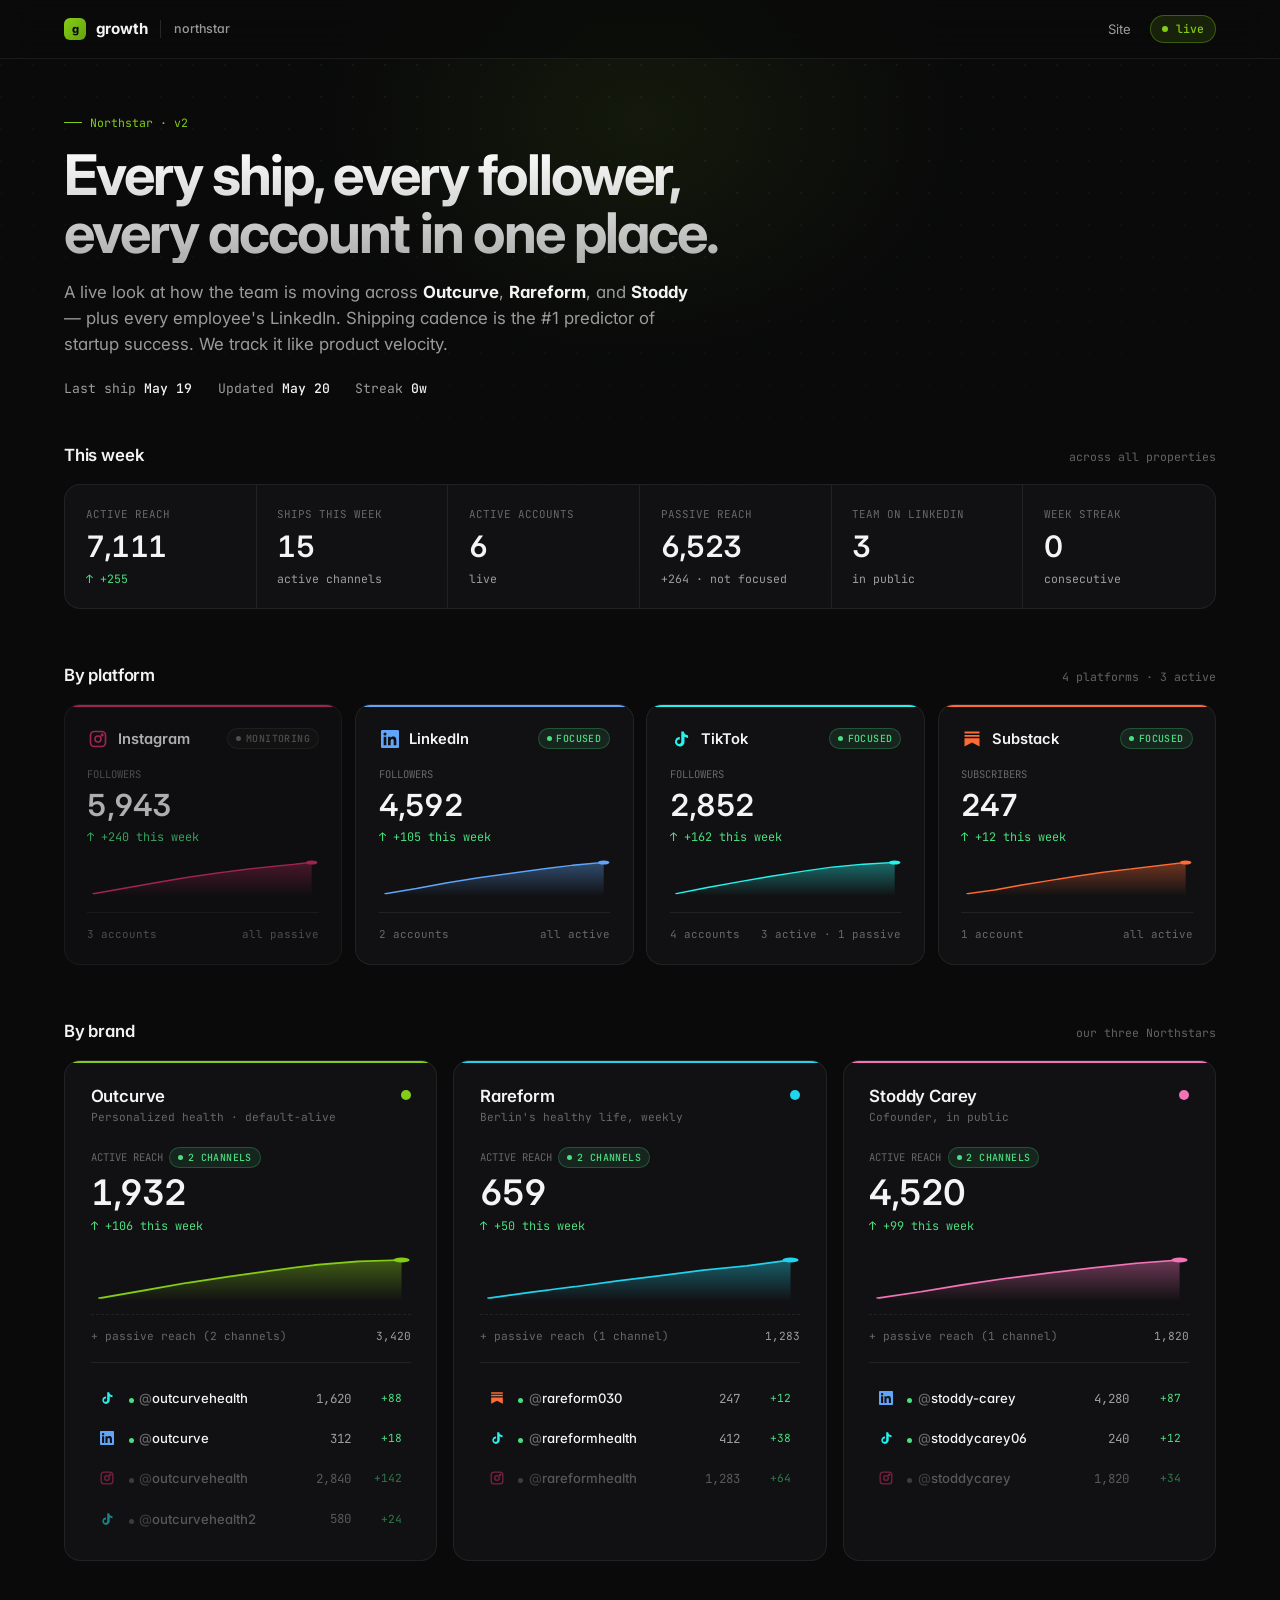
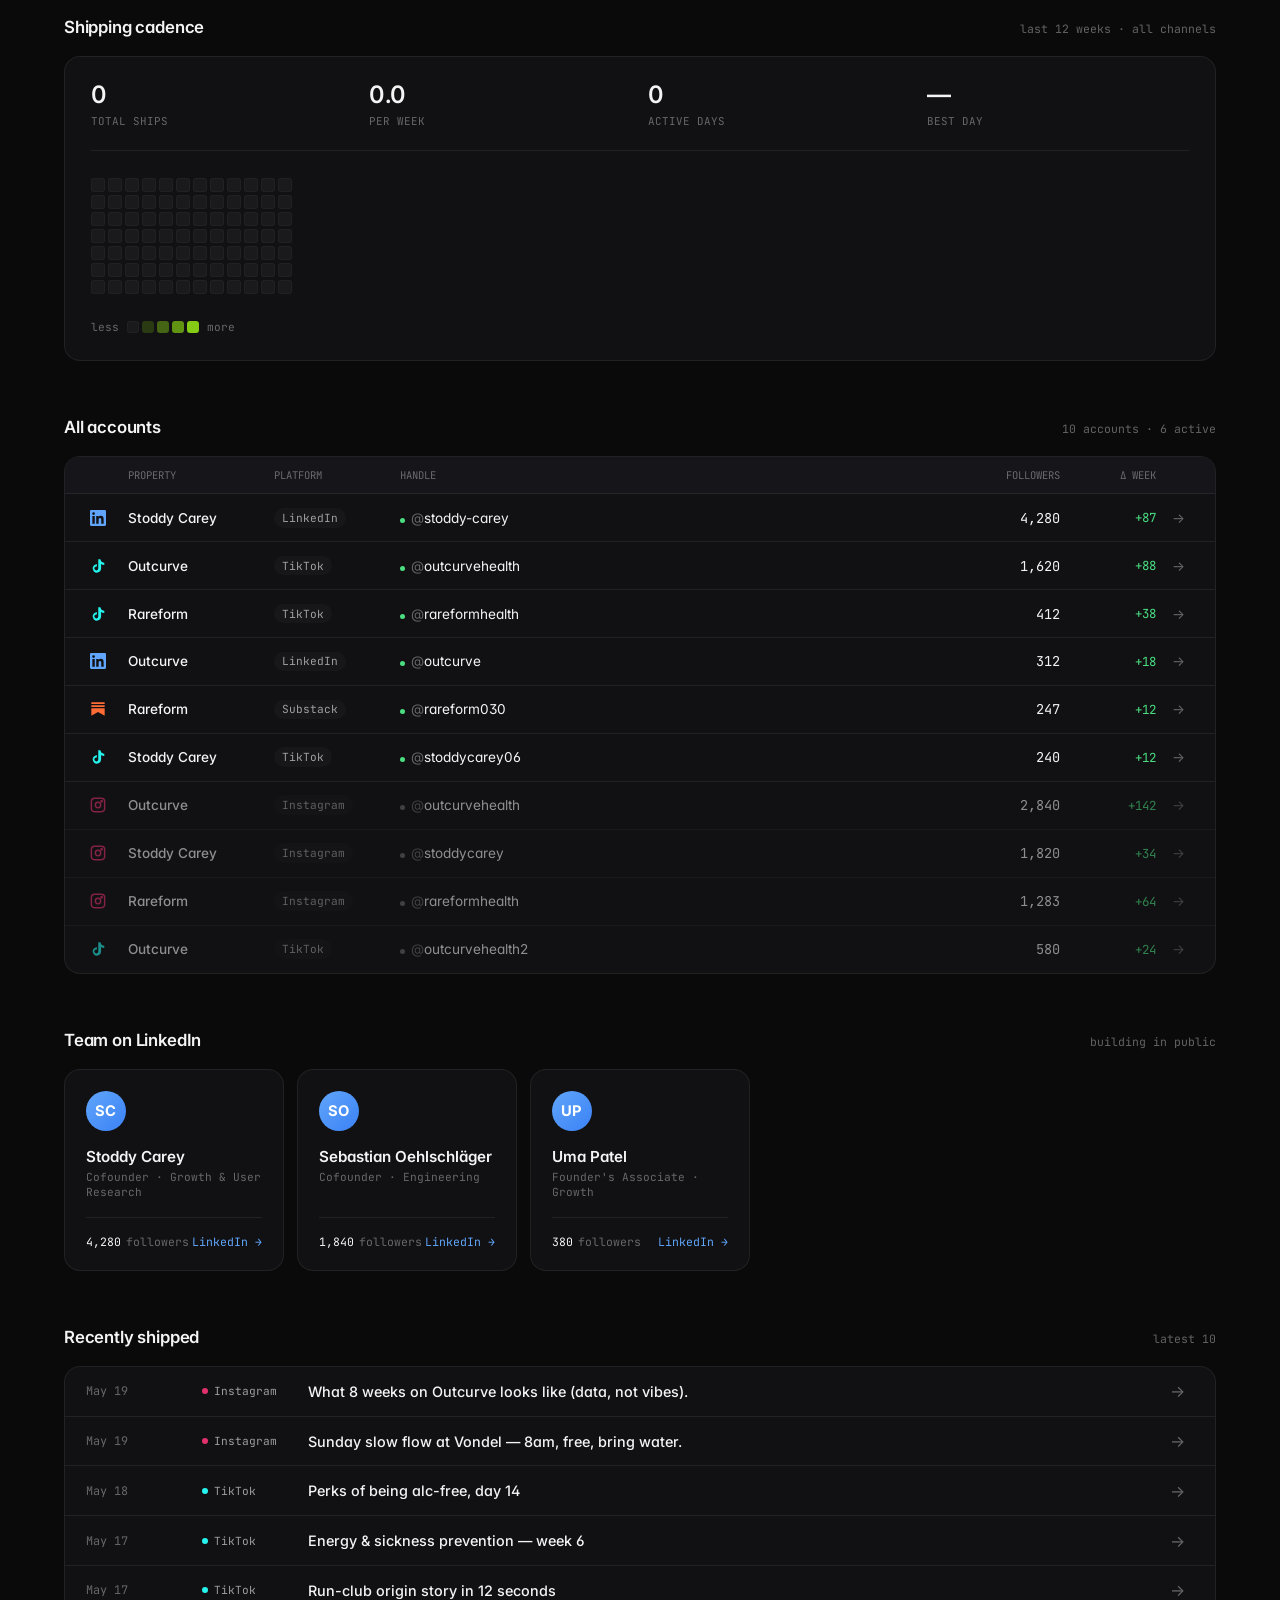
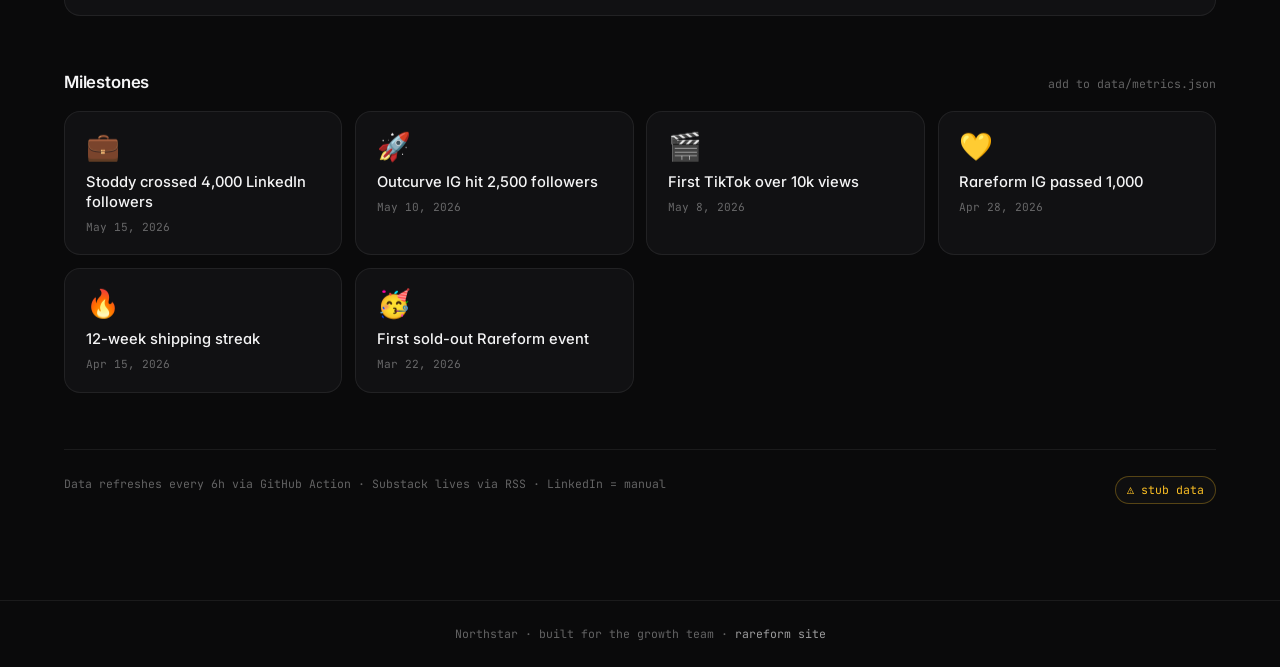
==== commit 2e323162: "Separate active vs passive channels + add 'By Platform' section The growth team isn't currently focu" ====
--- a/growth.html
+++ b/growth.html
@@ -276,6 +276,119 @@
 .kpi-delta.up { color: var(--pos); }
 .kpi-delta.down { color: var(--neg); }
 
+/* ─── STATUS BADGES ─── */
+.status-badge {
+  display: inline-flex;
+  align-items: center;
+  gap: 0.3rem;
+  font-family: var(--font-mono);
+  font-size: 0.62rem;
+  letter-spacing: 0.04em;
+  text-transform: uppercase;
+  padding: 0.2rem 0.5rem;
+  border-radius: 30px;
+  font-weight: 500;
+  white-space: nowrap;
+}
+.status-badge.active {
+  color: var(--pos);
+  background: rgba(74, 222, 128, 0.1);
+  border: 1px solid rgba(74, 222, 128, 0.25);
+}
+.status-badge.passive {
+  color: var(--text-subtle);
+  background: var(--surface);
+  border: 1px solid var(--border);
+}
+.status-dot {
+  width: 5px; height: 5px;
+  border-radius: 50%;
+  background: currentColor;
+}
+
+/* ─── PLATFORMS GRID (new) ─── */
+.platforms-grid {
+  display: grid;
+  grid-template-columns: repeat(4, 1fr);
+  gap: 0.8rem;
+}
+.platform-card {
+  background: var(--bg-elevated);
+  border: 1px solid var(--border);
+  border-radius: var(--radius-lg);
+  padding: 1.4rem;
+  display: flex;
+  flex-direction: column;
+  position: relative;
+  overflow: hidden;
+  transition: border-color 0.18s, transform 0.18s;
+}
+.platform-card:hover { border-color: var(--border-strong); transform: translateY(-2px); }
+.platform-card.passive { opacity: 0.7; }
+.platform-card.passive:hover { opacity: 1; }
+.platform-card::before {
+  content: '';
+  position: absolute;
+  top: 0; left: 0; right: 0;
+  height: 2px;
+  background: var(--platform-color);
+}
+.platform-card-head {
+  display: flex;
+  justify-content: space-between;
+  align-items: center;
+  margin-bottom: 1.1rem;
+}
+.platform-card-title {
+  display: flex;
+  align-items: center;
+  gap: 0.55rem;
+  font-weight: 600;
+  font-size: 0.92rem;
+}
+.platform-card-icon {
+  width: 22px; height: 22px;
+  display: grid;
+  place-items: center;
+  color: var(--platform-color);
+}
+.platform-card-icon svg { width: 18px; height: 18px; }
+.platform-card-metric {
+  font-size: 1.9rem;
+  font-weight: 600;
+  letter-spacing: -0.025em;
+  line-height: 1;
+  font-variant-numeric: tabular-nums;
+  color: var(--text);
+}
+.platform-card-sublabel {
+  font-family: var(--font-mono);
+  font-size: 0.66rem;
+  color: var(--text-subtle);
+  text-transform: uppercase;
+  margin-bottom: 0.55rem;
+}
+.platform-card-delta {
+  margin-top: 0.55rem;
+  font-family: var(--font-mono);
+  font-size: 0.74rem;
+  color: var(--pos);
+}
+.platform-card-delta.flat { color: var(--text-subtle); }
+.platform-card-spark { margin-top: 0.9rem; height: 36px; }
+.platform-card-spark svg { width: 100%; height: 100%; overflow: visible; }
+.platform-card-foot {
+  margin-top: 1rem;
+  padding-top: 0.9rem;
+  border-top: 1px solid var(--border);
+  font-family: var(--font-mono);
+  font-size: 0.68rem;
+  color: var(--text-subtle);
+  display: flex;
+  justify-content: space-between;
+  align-items: center;
+}
+
 /* ─── CARD ─── */
 .card {
   background: var(--bg-elevated);
@@ -340,6 +453,9 @@
   color: var(--text-subtle);
   text-transform: uppercase;
   margin-bottom: 0.45rem;
+  display: flex;
+  align-items: center;
+  gap: 0.4rem;
 }
 .property-total-value {
   font-size: 2.2rem;
@@ -353,6 +469,21 @@
   font-family: var(--font-mono);
   font-size: 0.74rem;
   color: var(--pos);
+}
+.property-passive {
+  margin-top: 0.85rem;
+  padding-top: 0.85rem;
+  border-top: 1px dashed var(--border);
+  font-family: var(--font-mono);
+  font-size: 0.7rem;
+  color: var(--text-subtle);
+  display: flex;
+  justify-content: space-between;
+  align-items: center;
+}
+.property-passive-value {
+  font-variant-numeric: tabular-nums;
+  color: var(--text-muted);
 }
 .property-spark {
   margin-top: 1rem;
@@ -378,9 +509,20 @@
   text-decoration: none;
   color: inherit;
   font-size: 0.82rem;
-  transition: background 0.15s;
+  transition: background 0.15s, opacity 0.15s;
 }
 .channel-row:hover { background: var(--surface); }
+.channel-row.passive { opacity: 0.5; }
+.channel-row.passive:hover { opacity: 0.95; }
+.channel-row.passive .channel-handle { color: var(--text-muted); }
+.channel-status-dot {
+  width: 5px; height: 5px;
+  border-radius: 50%;
+  display: inline-block;
+  margin-right: 0.35rem;
+}
+.channel-status-dot.active { background: var(--pos); }
+.channel-status-dot.passive { background: var(--text-subtle); }
 .channel-icon {
   width: 16px;
   height: 16px;
@@ -746,6 +888,7 @@
   .kpi:nth-child(3) { border-right: none; }
   .kpi:nth-child(1), .kpi:nth-child(2), .kpi:nth-child(3) { border-bottom: 1px solid var(--border); }
   .properties { grid-template-columns: 1fr 1fr; }
+  .platforms-grid { grid-template-columns: 1fr 1fr; }
   .accounts-row { grid-template-columns: 24px 110px 90px 1fr 90px 70px 20px; }
 }
 @media (max-width: 768px) {
@@ -755,6 +898,7 @@
   .kpi:nth-child(2n) { border-right: none; }
   .cadence-stats { grid-template-columns: 1fr 1fr; gap: 0.8rem 1.2rem; }
   .properties { grid-template-columns: 1fr; }
+  .platforms-grid { grid-template-columns: 1fr 1fr; }
   .accounts-row { grid-template-columns: 24px 1fr auto 20px; gap: 0.6rem; padding: 0.7rem 1rem; }
   .accounts-row.head { display: none; }
   .accounts-platform, .accounts-delta { display: none; }
@@ -763,6 +907,9 @@
   .ship { grid-template-columns: 80px 1fr 24px; gap: 0.8rem; padding: 0.8rem 1rem; }
   .ship-tag { display: none; }
   .nav-link.desktop-only { display: none; }
+}
+@media (max-width: 480px) {
+  .platforms-grid { grid-template-columns: 1fr; }
 }
 </style>
 </head>
@@ -805,24 +952,24 @@
     </div>
     <div class="kpi-grid">
       <div class="kpi">
-        <div class="kpi-label">Total reach</div>
+        <div class="kpi-label">Active reach</div>
         <div class="kpi-value" id="kpiReach">—</div>
         <div class="kpi-delta up" id="kpiReachDelta">—</div>
       </div>
       <div class="kpi">
         <div class="kpi-label">Ships this week</div>
         <div class="kpi-value" id="kpiPosts">—</div>
-        <div class="kpi-delta" id="kpiPostsDelta">all channels</div>
+        <div class="kpi-delta" id="kpiPostsDelta">active channels</div>
       </div>
       <div class="kpi">
-        <div class="kpi-label">Properties</div>
-        <div class="kpi-value" id="kpiProperties">—</div>
-        <div class="kpi-delta" id="kpiPropertiesDelta">tracked</div>
+        <div class="kpi-label">Active accounts</div>
+        <div class="kpi-value" id="kpiChannels">—</div>
+        <div class="kpi-delta" id="kpiChannelsDelta">live</div>
       </div>
       <div class="kpi">
-        <div class="kpi-label">Accounts</div>
-        <div class="kpi-value" id="kpiChannels">—</div>
-        <div class="kpi-delta" id="kpiChannelsDelta">live</div>
+        <div class="kpi-label">Passive reach</div>
+        <div class="kpi-value" id="kpiPassive">—</div>
+        <div class="kpi-delta" id="kpiPassiveDelta">not focused</div>
       </div>
       <div class="kpi">
         <div class="kpi-label">Team on LinkedIn</div>
@@ -837,10 +984,19 @@
     </div>
   </section>
 
+  <!-- ─── BY PLATFORM (new) ─── -->
+  <section class="section">
+    <div class="section-head">
+      <h2>By platform</h2>
+      <span class="head-meta" id="platformsHead">where the team is investing</span>
+    </div>
+    <div class="platforms-grid" id="platformsGrid"></div>
+  </section>
+
   <!-- ─── PROPERTIES ─── -->
   <section class="section">
     <div class="section-head">
-      <h2>Properties</h2>
+      <h2>By brand</h2>
       <span class="head-meta">our three Northstars</span>
     </div>
     <div class="properties" id="propertiesGrid"></div>
@@ -1016,9 +1172,21 @@
   return channel.followers ?? channel.subscribers ?? 0;
 }
 
+function isActive(channel) {
+  return (channel.status || 'active') === 'active';
+}
+
 function deltaText(n) {
   if (!n || n === 0) return '—';
   return n > 0 ? `↑ +${n.toLocaleString()}` : `↓ ${n.toLocaleString()}`;
+}
+
+function allChannels(metrics) {
+  const out = [];
+  (metrics.properties || []).forEach(p => {
+    (p.channels || []).forEach(c => out.push({ property: p, channel: c }));
+  });
+  return out;
 }
 
 async function load() {
@@ -1054,6 +1222,7 @@
   }
 
   renderKPIs(metrics, substackPosts, shipsByDay);
+  renderPlatforms(metrics);
   renderProperties(metrics);
   renderHeatmap(shipsByDay);
   renderAccounts(metrics);
@@ -1065,29 +1234,123 @@
 }
 
 function renderKPIs(metrics, substackPosts, shipsByDay) {
-  let totalReach = 0, totalDelta = 0, postsThisWeek = 0, channelCount = 0;
+  let activeReach = 0, passiveReach = 0;
+  let activeDelta = 0, passiveDelta = 0;
+  let activePosts = 0;
+  let activeCount = 0;
   metrics.properties.forEach(p => {
     p.channels.forEach(c => {
-      totalReach += followersOf(c);
-      totalDelta += (c.weeklyDelta || 0);
-      postsThisWeek += (c.postsThisWeek || 0);
-      channelCount += 1;
+      const reach = followersOf(c);
+      const delta = c.weeklyDelta || 0;
+      if (isActive(c)) {
+        activeReach += reach;
+        activeDelta += delta;
+        activePosts += (c.postsThisWeek || 0);
+        activeCount += 1;
+      } else {
+        passiveReach += reach;
+        passiveDelta += delta;
+      }
     });
   });
   const weekAgo = Date.now() - 7 * 86400e3;
-  postsThisWeek += substackPosts.filter(p => new Date(p.pubDate).getTime() > weekAgo).length;
-
-  animateCount(document.getElementById('kpiReach'), totalReach);
-  animateCount(document.getElementById('kpiPosts'), postsThisWeek);
-  animateCount(document.getElementById('kpiProperties'), metrics.properties.length);
-  animateCount(document.getElementById('kpiChannels'), channelCount);
+  activePosts += substackPosts.filter(p => new Date(p.pubDate).getTime() > weekAgo).length;
+
+  animateCount(document.getElementById('kpiReach'), activeReach);
+  animateCount(document.getElementById('kpiPosts'), activePosts);
+  animateCount(document.getElementById('kpiChannels'), activeCount);
+  animateCount(document.getElementById('kpiPassive'), passiveReach);
   animateCount(document.getElementById('kpiTeam'), (metrics.team || []).length);
-  document.getElementById('kpiReachDelta').textContent = deltaText(totalDelta);
-  document.getElementById('kpiReachDelta').className = 'kpi-delta ' + (totalDelta > 0 ? 'up' : '');
+
+  document.getElementById('kpiReachDelta').textContent = deltaText(activeDelta);
+  document.getElementById('kpiReachDelta').className = 'kpi-delta ' + (activeDelta > 0 ? 'up' : '');
+  document.getElementById('kpiPassiveDelta').textContent = passiveDelta > 0 ? `+${passiveDelta} · not focused` : 'not focused';
 
   const streak = computeWeekStreak(shipsByDay);
   animateCount(document.getElementById('kpiStreak'), streak);
   document.getElementById('streakInline').textContent = streak + 'w';
+}
+
+function aggregateByPlatform(metrics) {
+  const map = new Map();
+  metrics.properties.forEach(p => {
+    p.channels.forEach(c => {
+      const cur = map.get(c.platform) || {
+        platform: c.platform,
+        accounts: [],
+        followers: 0,
+        delta: 0,
+        history: [],
+        activeAccounts: 0,
+        passiveAccounts: 0
+      };
+      cur.accounts.push({ property: p.name, handle: c.handle, status: c.status || 'active', followers: followersOf(c) });
+      cur.followers += followersOf(c);
+      cur.delta += (c.weeklyDelta || 0);
+      if (isActive(c)) cur.activeAccounts++; else cur.passiveAccounts++;
+      // Sum histories element-wise (right-aligned)
+      if (c.history && c.history.length) {
+        const len = Math.max(cur.history.length, c.history.length);
+        const summed = new Array(len).fill(0);
+        const padOld = len - cur.history.length;
+        const padNew = len - c.history.length;
+        for (let i = 0; i < len; i++) {
+          summed[i] += i >= padOld ? cur.history[i - padOld] : (cur.history[0] || 0);
+          summed[i] += i >= padNew ? c.history[i - padNew] : (c.history[0] || 0);
+        }
+        cur.history = summed;
+      }
+      map.set(c.platform, cur);
+    });
+  });
+  return Array.from(map.values()).sort((a, b) => b.followers - a.followers);
+}
+
+function platformIsActive(metrics, platform) {
+  const focus = metrics.platformFocus || {};
+  if (focus.active && focus.active.includes(platform)) return true;
+  if (focus.passive && focus.passive.includes(platform)) return false;
+  // Fallback: active if any channel on this platform is active
+  return (metrics.properties || []).some(p =>
+    (p.channels || []).some(c => c.platform === platform && isActive(c))
+  );
+}
+
+function renderPlatforms(metrics) {
+  const grid = document.getElementById('platformsGrid');
+  const aggregated = aggregateByPlatform(metrics);
+  document.getElementById('platformsHead').textContent =
+    `${aggregated.length} platforms · ${aggregated.filter(p => platformIsActive(metrics, p.platform)).length} active`;
+
+  grid.innerHTML = aggregated.map(p => {
+    const meta = PLATFORM[p.platform] || { color: '#888', name: p.platform };
+    const active = platformIsActive(metrics, p.platform);
+    const accountLabel = p.accounts.length === 1 ? '1 account' : `${p.accounts.length} accounts`;
+    const breakdown = p.activeAccounts > 0 && p.passiveAccounts > 0
+      ? `${p.activeAccounts} active · ${p.passiveAccounts} passive`
+      : (active ? 'all active' : 'all passive');
+    return `
+      <div class="platform-card ${active ? '' : 'passive'}" style="--platform-color:${meta.color}">
+        <div class="platform-card-head">
+          <div class="platform-card-title">
+            <span class="platform-card-icon">${ICONS[p.platform] || ''}</span>
+            <span>${escapeHtml(meta.name)}</span>
+          </div>
+          <span class="status-badge ${active ? 'active' : 'passive'}">
+            <span class="status-dot"></span>${active ? 'focused' : 'monitoring'}
+          </span>
+        </div>
+        <div class="platform-card-sublabel">${p.platform === 'substack' ? 'Subscribers' : 'Followers'}</div>
+        <div class="platform-card-metric">${fmt(p.followers)}</div>
+        <div class="platform-card-delta ${p.delta > 0 ? '' : 'flat'}">${deltaText(p.delta)} this week</div>
+        <div class="platform-card-spark">${sparkline(p.history, meta.color)}</div>
+        <div class="platform-card-foot">
+          <span>${accountLabel}</span>
+          <span>${breakdown}</span>
+        </div>
+      </div>
+    `;
+  }).join('');
 }
 
 function computeWeekStreak(shipsByDay) {
@@ -1112,34 +1375,49 @@
 function renderProperties(metrics) {
   const grid = document.getElementById('propertiesGrid');
   grid.innerHTML = metrics.properties.map(p => {
-    const total = p.channels.reduce((s, c) => s + followersOf(c), 0);
-    const delta = p.channels.reduce((s, c) => s + (c.weeklyDelta || 0), 0);
-    // Stack histories to build a property-level sparkline (sum element-wise on aligned tails)
-    const histLen = Math.min(...p.channels.map(c => (c.history || []).length).filter(n => n > 0));
-    let propHistory = [];
+    const activeChannels  = p.channels.filter(isActive);
+    const passiveChannels = p.channels.filter(c => !isActive(c));
+    const activeTotal   = activeChannels.reduce((s, c) => s + followersOf(c), 0);
+    const passiveTotal  = passiveChannels.reduce((s, c) => s + followersOf(c), 0);
+    const activeDelta   = activeChannels.reduce((s, c) => s + (c.weeklyDelta || 0), 0);
+
+    // Sparkline only from active channels (the focus number)
+    const activeHistLens = activeChannels.map(c => (c.history || []).length).filter(n => n > 0);
+    const histLen = activeHistLens.length ? Math.min(...activeHistLens) : 0;
+    const propHistory = [];
     if (histLen > 0) {
       for (let i = 0; i < histLen; i++) {
         let sum = 0;
-        p.channels.forEach(c => {
-          if (c.history && c.history.length) {
-            sum += c.history[c.history.length - histLen + i];
-          }
+        activeChannels.forEach(c => {
+          if (c.history && c.history.length) sum += c.history[c.history.length - histLen + i];
         });
         propHistory.push(sum);
       }
     }
-    const channels = p.channels.map(c => {
+
+    // Channel rows: active first, then passive (dimmed)
+    const ordered = [...activeChannels, ...passiveChannels];
+    const channels = ordered.map(c => {
       const plat = PLATFORM[c.platform] || PLATFORM.linkedin;
       const cDelta = c.weeklyDelta || 0;
+      const status = c.status || 'active';
       return `
-        <a class="channel-row" href="${c.url}" target="_blank" rel="noopener" style="--channel-color:${plat.color}">
+        <a class="channel-row ${status === 'passive' ? 'passive' : ''}" href="${c.url}" target="_blank" rel="noopener" style="--channel-color:${plat.color}">
           <span class="channel-icon">${ICONS[c.platform] || ''}</span>
-          <span class="channel-handle"><span class="at">@</span>${escapeHtml(c.handle)}</span>
+          <span class="channel-handle"><span class="channel-status-dot ${status}"></span><span class="at">@</span>${escapeHtml(c.handle)}</span>
           <span class="channel-followers">${fmt(followersOf(c))}</span>
           <span class="channel-delta ${cDelta > 0 ? '' : 'flat'}">${cDelta > 0 ? '+' + cDelta : '—'}</span>
         </a>
       `;
     }).join('');
+
+    const passiveBlock = passiveChannels.length > 0
+      ? `<div class="property-passive">
+           <span>+ passive reach (${passiveChannels.length} ${passiveChannels.length === 1 ? 'channel' : 'channels'})</span>
+           <span class="property-passive-value">${fmt(passiveTotal)}</span>
+         </div>`
+      : '';
+
     return `
       <div class="property" style="--property-color:${p.color}">
         <div class="property-head">
@@ -1150,11 +1428,15 @@
           <div class="property-color-dot"></div>
         </div>
         <div class="property-total">
-          <div class="property-total-label">Total reach</div>
-          <div class="property-total-value">${fmt(total)}</div>
-          <div class="property-delta">${deltaText(delta)} this week</div>
+          <div class="property-total-label">
+            <span>Active reach</span>
+            <span class="status-badge active"><span class="status-dot"></span>${activeChannels.length} ${activeChannels.length === 1 ? 'channel' : 'channels'}</span>
+          </div>
+          <div class="property-total-value">${fmt(activeTotal)}</div>
+          <div class="property-delta">${deltaText(activeDelta)} this week</div>
         </div>
         <div class="property-spark">${sparkline(propHistory, p.color)}</div>
+        ${passiveBlock}
         <div class="property-channels">${channels}</div>
       </div>
     `;
@@ -1169,17 +1451,25 @@
       rows.push({ property: p.name, channel: c });
     });
   });
-  rows.sort((a, b) => followersOf(b.channel) - followersOf(a.channel));
-  document.getElementById('accountsCount').textContent = `${rows.length} accounts · live`;
+  // Active first, then by followers desc
+  rows.sort((a, b) => {
+    const aa = isActive(a.channel) ? 0 : 1;
+    const bb = isActive(b.channel) ? 0 : 1;
+    if (aa !== bb) return aa - bb;
+    return followersOf(b.channel) - followersOf(a.channel);
+  });
+  const activeCount = rows.filter(r => isActive(r.channel)).length;
+  document.getElementById('accountsCount').textContent = `${rows.length} accounts · ${activeCount} active`;
   body.innerHTML = rows.map(r => {
     const plat = PLATFORM[r.channel.platform];
     const d = r.channel.weeklyDelta || 0;
+    const status = r.channel.status || 'active';
     return `
-      <a class="accounts-row" href="${r.channel.url}" target="_blank" rel="noopener" style="--channel-color:${plat.color}">
+      <a class="accounts-row ${status === 'passive' ? 'passive' : ''}" href="${r.channel.url}" target="_blank" rel="noopener" style="--channel-color:${plat.color}; ${status === 'passive' ? 'opacity:0.55;' : ''}">
         <span class="accounts-icon">${ICONS[r.channel.platform]}</span>
         <span class="accounts-property">${escapeHtml(r.property)}</span>
         <span class="accounts-platform">${plat.name}</span>
-        <span class="accounts-handle"><span class="at">@</span>${escapeHtml(r.channel.handle)}</span>
+        <span class="accounts-handle"><span class="channel-status-dot ${status}"></span><span class="at">@</span>${escapeHtml(r.channel.handle)}</span>
         <span class="accounts-followers">${fmt(followersOf(r.channel))}</span>
         <span class="accounts-delta ${d > 0 ? '' : 'flat'}">${d > 0 ? '+' + d : '—'}</span>
         <span class="accounts-arrow">→</span>
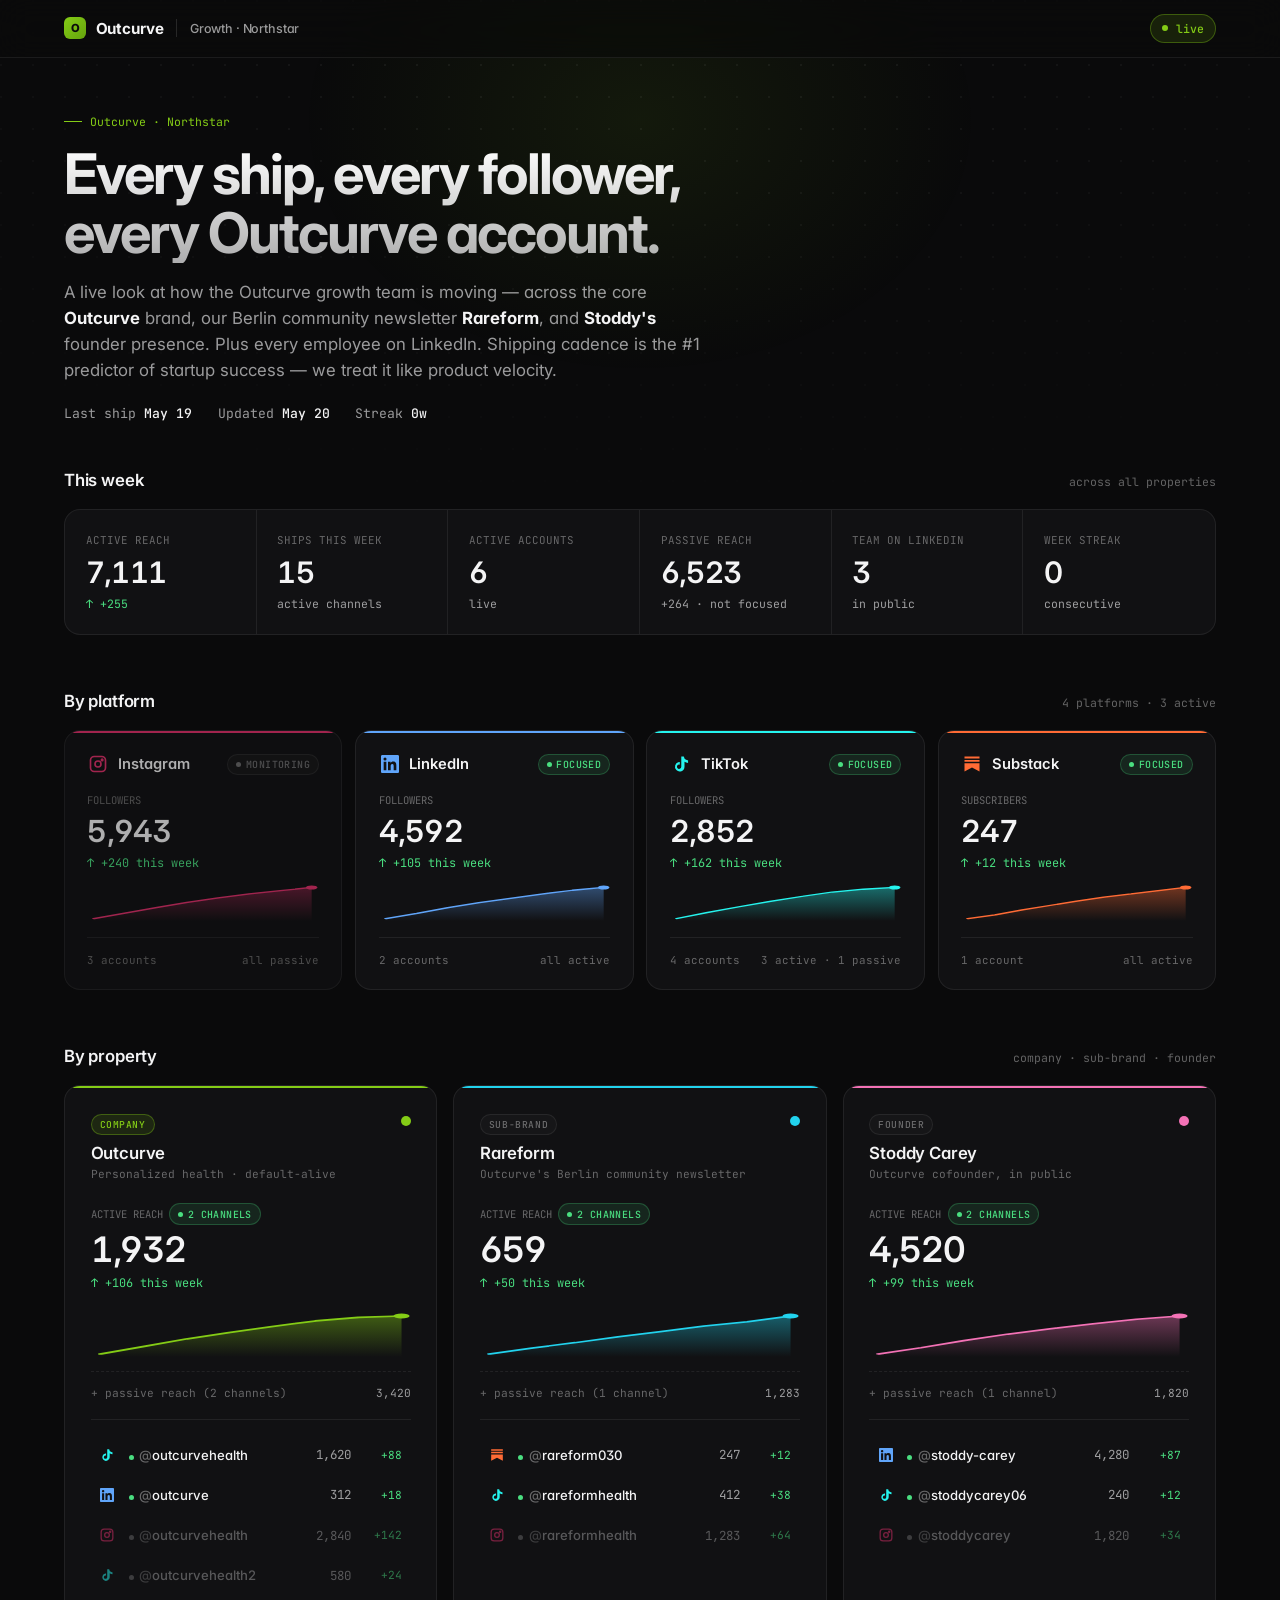
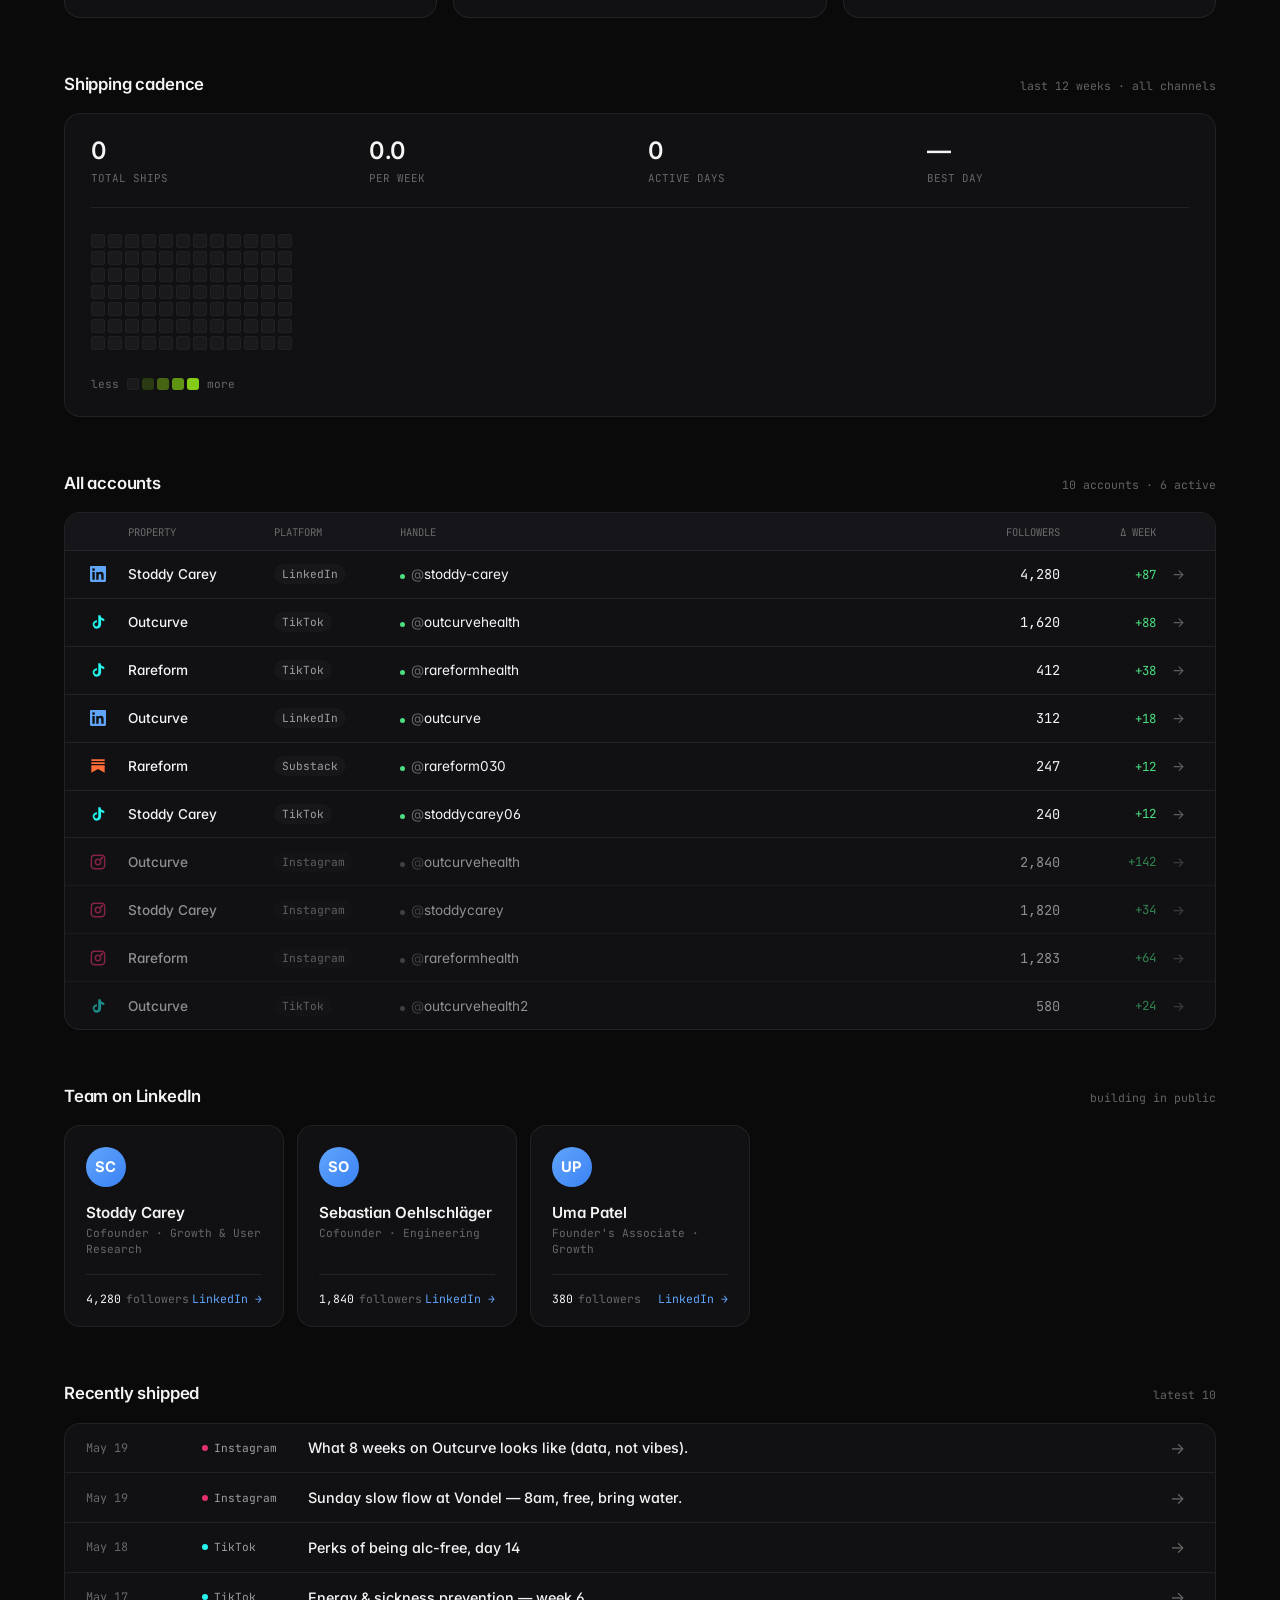
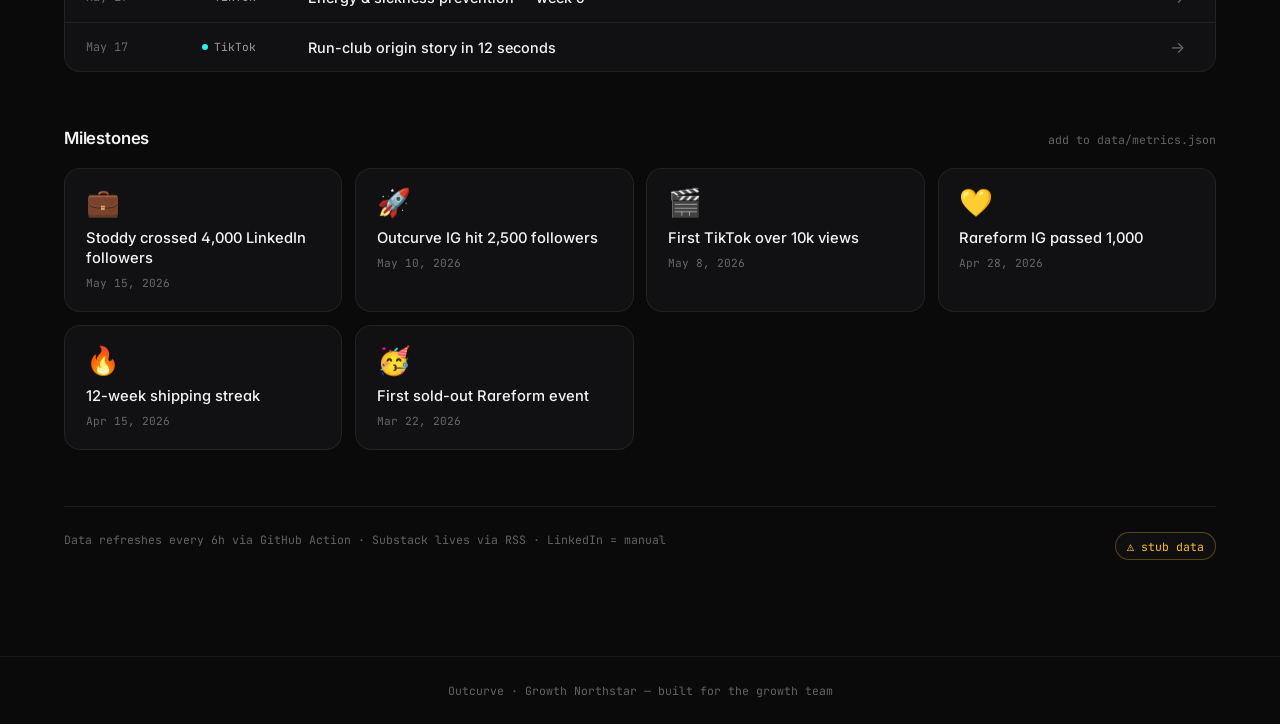
==== commit fc399163: "Rebrand the dashboard as Outcurve · Growth Northstar This is Outcurve's growth dashboard. Rareform i" ====
--- a/growth.html
+++ b/growth.html
@@ -3,8 +3,8 @@
 <head>
 <meta charset="UTF-8">
 <meta name="viewport" content="width=device-width, initial-scale=1.0">
-<title>Growth · Northstar — Outcurve, Rareform, Stoddy</title>
-<meta name="description" content="The Northstar growth dashboard — every account, every ship, every follower across Outcurve, Rareform, and Stoddy.">
+<title>Outcurve · Growth Northstar</title>
+<meta name="description" content="Outcurve's live growth Northstar — every ship, every follower across the company, Rareform (our Berlin community), and Stoddy's founder presence.">
 <link rel="preconnect" href="https://fonts.googleapis.com">
 <link href="https://fonts.googleapis.com/css2?family=Inter:wght@400;500;600;700;800&family=JetBrains+Mono:wght@400;500;600&display=swap" rel="stylesheet">
 <style>
@@ -437,6 +437,29 @@
   font-size: 0.7rem;
   color: var(--text-subtle);
 }
+.property-kind {
+  display: inline-flex;
+  align-items: center;
+  font-family: var(--font-mono);
+  font-size: 0.6rem;
+  letter-spacing: 0.06em;
+  text-transform: uppercase;
+  padding: 0.2rem 0.5rem;
+  border-radius: 30px;
+  margin-bottom: 0.5rem;
+  font-weight: 500;
+}
+.property-kind.company {
+  color: var(--accent);
+  background: var(--accent-soft);
+  border: 1px solid var(--accent-ring);
+}
+.property-kind.sub-brand,
+.property-kind.founder {
+  color: var(--text-subtle);
+  background: var(--surface);
+  border: 1px solid var(--border);
+}
 .property-color-dot {
   width: 10px; height: 10px;
   border-radius: 50%;
@@ -918,13 +941,12 @@
 <header class="nav">
   <div class="nav-inner">
     <a href="growth.html" class="brand">
-      <span class="brand-mark">g</span>
-      <span>growth</span>
+      <span class="brand-mark">O</span>
+      <span>Outcurve</span>
       <span class="brand-divider"></span>
-      <span class="brand-label">northstar</span>
+      <span class="brand-label">Growth · Northstar</span>
     </a>
     <div class="nav-right">
-      <a href="index.html" class="nav-link desktop-only">Site</a>
       <span class="live-chip"><span class="live-dot"></span><span>live</span></span>
     </div>
   </div>
@@ -934,9 +956,9 @@
 
   <!-- ─── HERO ─── -->
   <section class="hero">
-    <div class="eyebrow">Northstar · v2</div>
-    <h1>Every ship, every follower,<br>every account in one place.</h1>
-    <p class="lede">A live look at how the team is moving across <strong style="color:var(--text)">Outcurve</strong>, <strong style="color:var(--text)">Rareform</strong>, and <strong style="color:var(--text)">Stoddy</strong> — plus every employee's LinkedIn. Shipping cadence is the #1 predictor of startup success. We track it like product velocity.</p>
+    <div class="eyebrow">Outcurve · Northstar</div>
+    <h1>Every ship, every follower,<br>every Outcurve account.</h1>
+    <p class="lede">A live look at how the Outcurve growth team is moving — across the core <strong style="color:var(--text)">Outcurve</strong> brand, our Berlin community newsletter <strong style="color:var(--text)">Rareform</strong>, and <strong style="color:var(--text)">Stoddy's</strong> founder presence. Plus every employee on LinkedIn. Shipping cadence is the #1 predictor of startup success — we treat it like product velocity.</p>
     <div class="hero-meta">
       <span>Last ship <strong id="lastShipText">—</strong></span>
       <span>Updated <strong id="lastUpdatedText">—</strong></span>
@@ -996,8 +1018,8 @@
   <!-- ─── PROPERTIES ─── -->
   <section class="section">
     <div class="section-head">
-      <h2>By brand</h2>
-      <span class="head-meta">our three Northstars</span>
+      <h2>By property</h2>
+      <span class="head-meta">company · sub-brand · founder</span>
     </div>
     <div class="properties" id="propertiesGrid"></div>
   </section>
@@ -1101,7 +1123,7 @@
 </main>
 
 <footer class="foot">
-  <span>Northstar · built for the growth team · <a href="index.html">rareform site</a></span>
+  <span>Outcurve · Growth Northstar — built for the growth team</span>
 </footer>
 
 <script>
@@ -1418,10 +1440,13 @@
          </div>`
       : '';
 
+    const kind = p.kind || 'property';
+    const kindLabel = kind === 'company' ? 'Company' : kind === 'sub-brand' ? 'Sub-brand' : kind === 'founder' ? 'Founder' : kind;
     return `
       <div class="property" style="--property-color:${p.color}">
         <div class="property-head">
           <div>
+            <span class="property-kind ${kind}">${kindLabel}</span>
             <div class="property-name">${escapeHtml(p.name)}</div>
             <div class="property-tagline">${escapeHtml(p.tagline || '')}</div>
           </div>
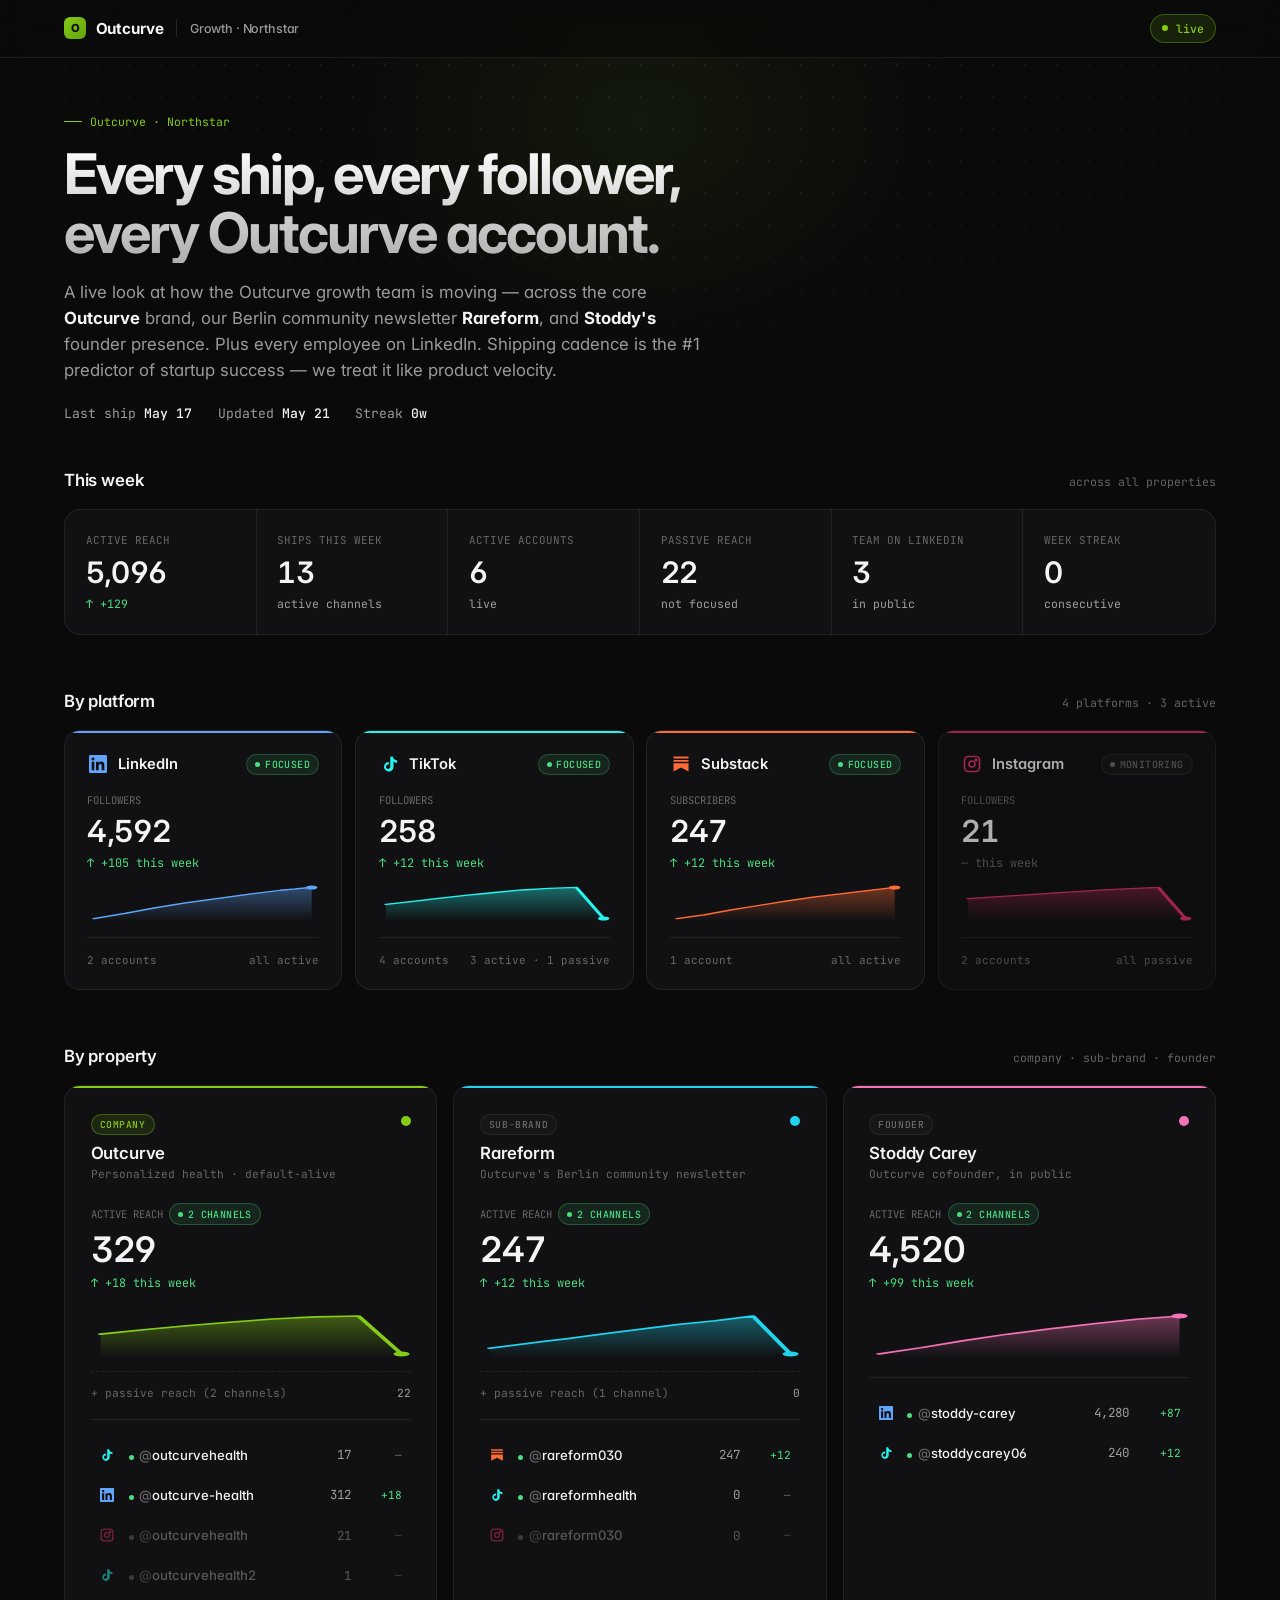
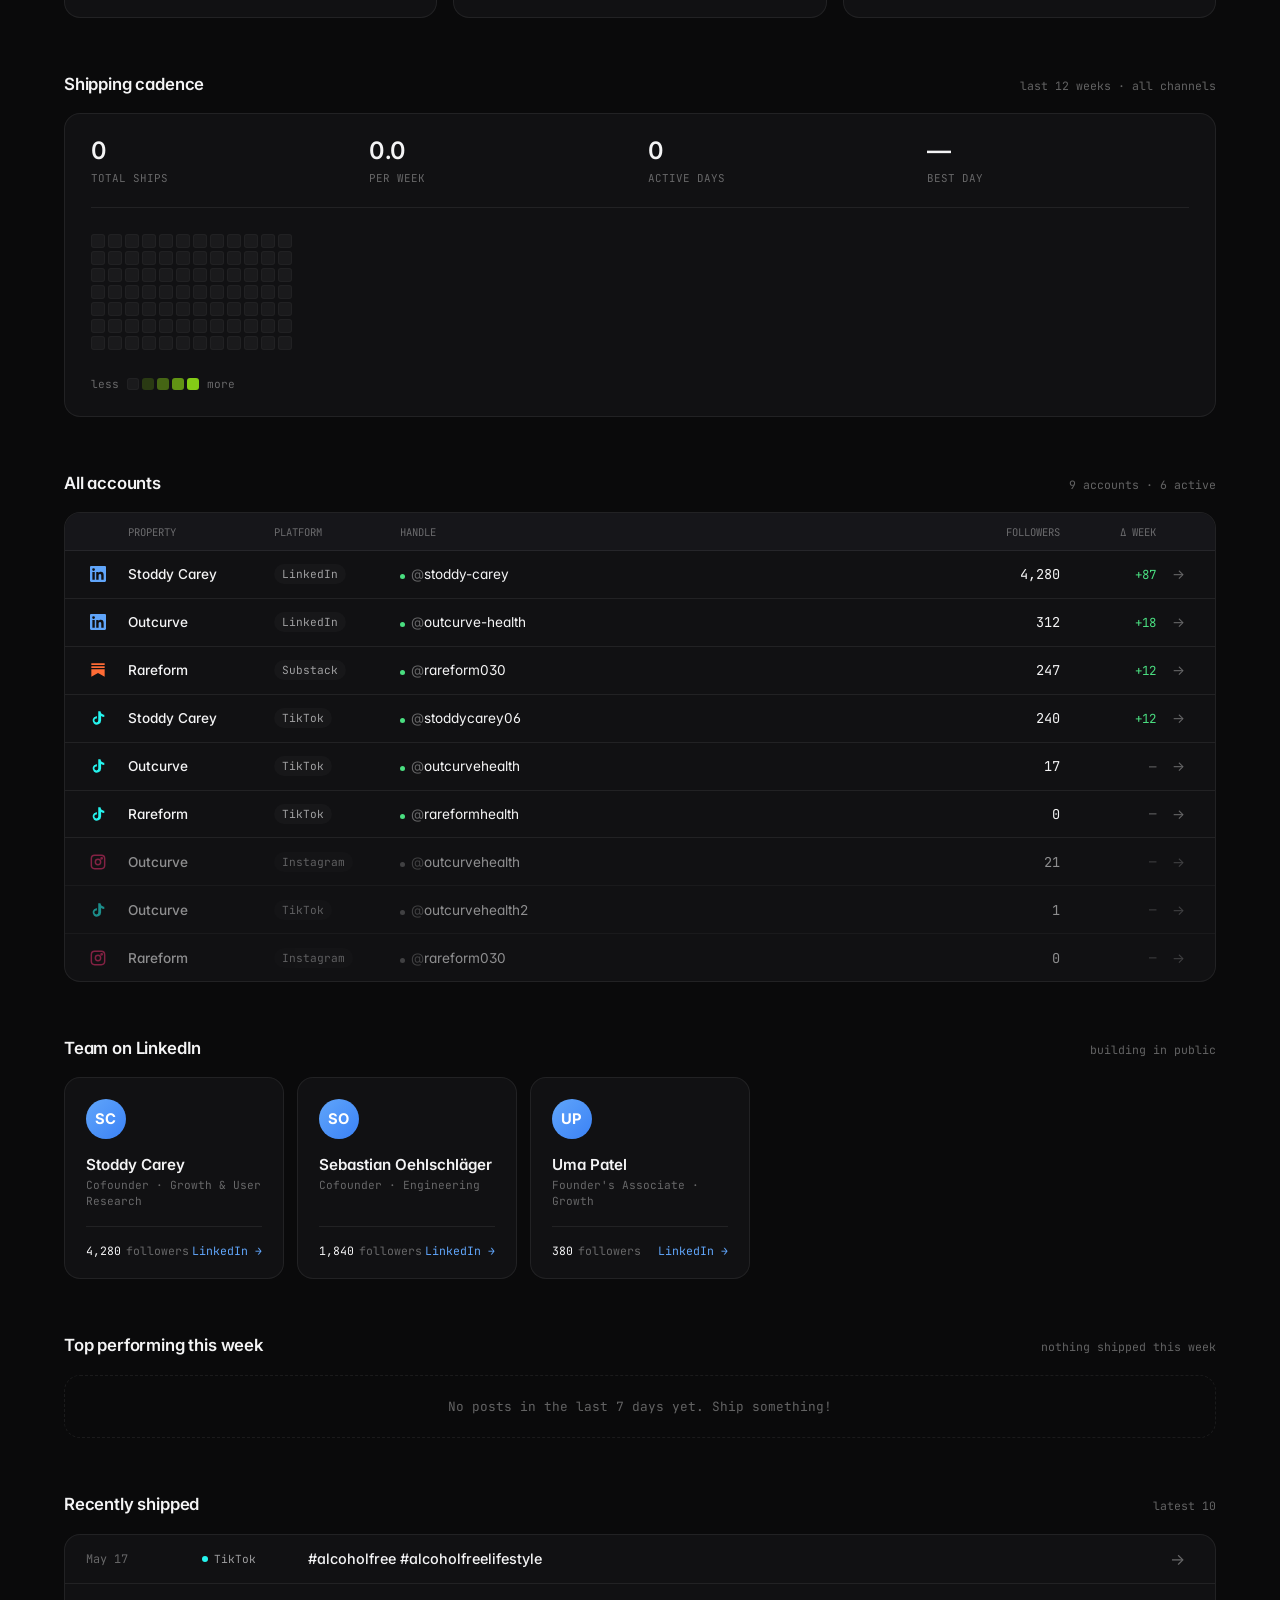
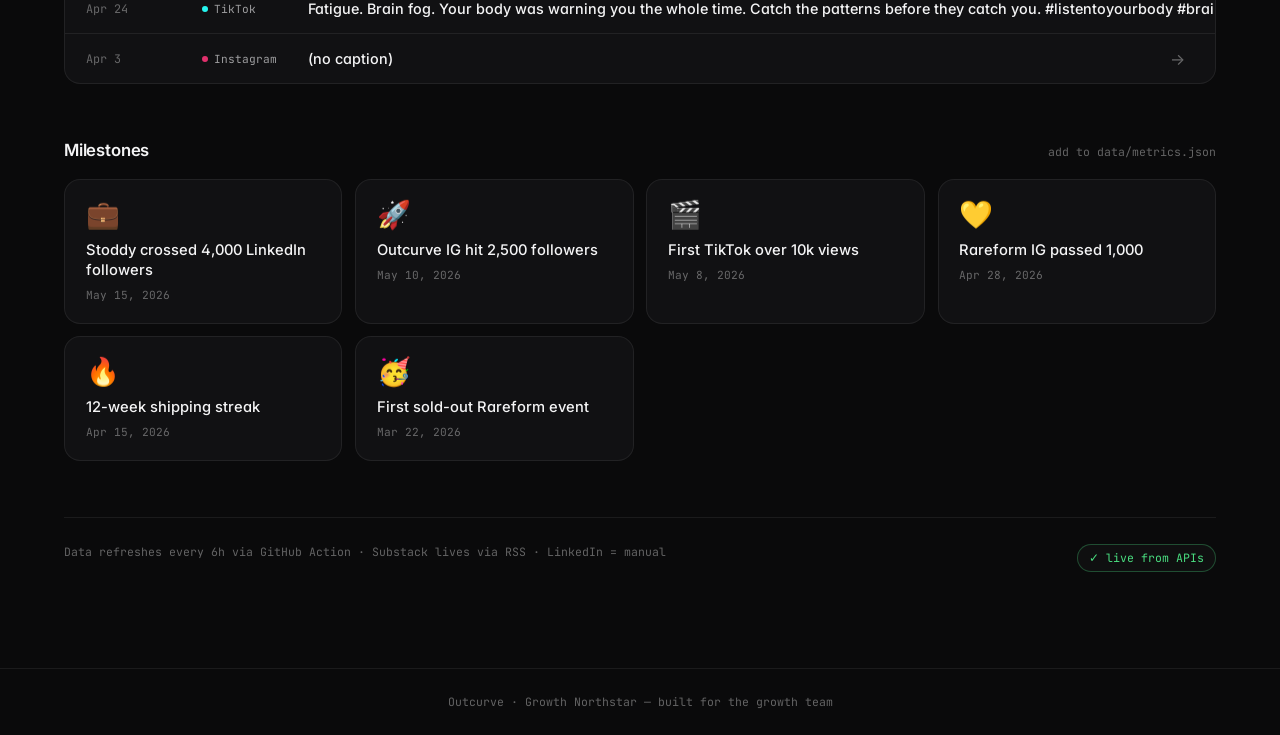
==== commit 2a89b5b4: "Capture full engagement (likes, comments, views, shares, saves) Every Apify actor already returns pe" ====
--- a/growth.html
+++ b/growth.html
@@ -832,6 +832,96 @@
 }
 .ship-arrow { color: var(--text-subtle); font-size: 1rem; transition: color 0.15s, transform 0.15s; }
 .ship:hover .ship-arrow { color: var(--accent); transform: translateX(2px); }
+.ship-engagement {
+  display: flex;
+  gap: 0.7rem;
+  font-family: var(--font-mono);
+  font-size: 0.7rem;
+  color: var(--text-subtle);
+  white-space: nowrap;
+}
+.ship-engagement span { display: inline-flex; align-items: center; gap: 0.25rem; }
+.ship-engagement svg { width: 11px; height: 11px; opacity: 0.7; }
+
+/* ─── TOP POSTS ─── */
+.top-posts {
+  display: grid;
+  grid-template-columns: repeat(auto-fill, minmax(280px, 1fr));
+  gap: 0.9rem;
+}
+.top-post {
+  background: var(--bg-elevated);
+  border: 1px solid var(--border);
+  border-radius: var(--radius-lg);
+  padding: 1.2rem;
+  text-decoration: none;
+  color: inherit;
+  display: flex;
+  flex-direction: column;
+  position: relative;
+  overflow: hidden;
+  transition: border-color 0.18s, transform 0.18s;
+}
+.top-post:hover {
+  border-color: var(--border-strong);
+  transform: translateY(-2px);
+}
+.top-post-rank {
+  position: absolute;
+  top: 0.8rem;
+  right: 0.9rem;
+  font-family: var(--font-mono);
+  font-size: 0.7rem;
+  color: var(--text-subtle);
+}
+.top-post-head {
+  display: flex;
+  align-items: center;
+  gap: 0.4rem;
+  font-family: var(--font-mono);
+  font-size: 0.7rem;
+  color: var(--text-muted);
+  margin-bottom: 0.85rem;
+}
+.top-post-head-dot {
+  width: 6px; height: 6px;
+  border-radius: 50%;
+  background: var(--tag-color);
+}
+.top-post-caption {
+  font-size: 0.88rem;
+  line-height: 1.45;
+  color: var(--text);
+  display: -webkit-box;
+  -webkit-line-clamp: 3;
+  -webkit-box-orient: vertical;
+  overflow: hidden;
+  margin-bottom: 1rem;
+  min-height: 3.6em;
+}
+.top-post-stats {
+  margin-top: auto;
+  display: grid;
+  grid-template-columns: repeat(4, 1fr);
+  gap: 0.4rem;
+  padding-top: 0.9rem;
+  border-top: 1px solid var(--border);
+}
+.top-post-stat {
+  display: flex;
+  flex-direction: column;
+  align-items: center;
+  font-family: var(--font-mono);
+  font-size: 0.7rem;
+  color: var(--text-subtle);
+  gap: 0.2rem;
+}
+.top-post-stat-num {
+  font-size: 0.95rem;
+  color: var(--text);
+  font-weight: 600;
+  font-variant-numeric: tabular-nums;
+}
 
 /* ─── MILESTONES ─── */
 .milestones {
@@ -1095,6 +1185,15 @@
     <div class="team-grid" id="teamGrid"></div>
   </section>
 
+  <!-- ─── TOP POSTS THIS WEEK ─── -->
+  <section class="section">
+    <div class="section-head">
+      <h2>Top performing this week</h2>
+      <span class="head-meta" id="topPostsCount">ranked by engagement</span>
+    </div>
+    <div class="top-posts" id="topPostsGrid"></div>
+  </section>
+
   <!-- ─── RECENT SHIPS ─── -->
   <section class="section">
     <div class="section-head">
@@ -1249,6 +1348,7 @@
   renderHeatmap(shipsByDay);
   renderAccounts(metrics);
   renderTeam(metrics.team || []);
+  renderTopPosts(metrics);
   renderShips(metrics, substackPosts);
   renderMilestones(metrics.milestones || []);
   renderMeta(metrics);
@@ -1304,12 +1404,30 @@
         delta: 0,
         history: [],
         activeAccounts: 0,
-        passiveAccounts: 0
+        passiveAccounts: 0,
+        weeklyPosts: 0,
+        weeklyLikes: 0,
+        weeklyComments: 0,
+        weeklyViews: 0,
+        weeklyShares: 0,
+        engagementRates: []
       };
       cur.accounts.push({ property: p.name, handle: c.handle, status: c.status || 'active', followers: followersOf(c) });
       cur.followers += followersOf(c);
       cur.delta += (c.weeklyDelta || 0);
       if (isActive(c)) cur.activeAccounts++; else cur.passiveAccounts++;
+      // Engagement aggregates
+      const e = c.engagement?.last7d;
+      if (e) {
+        cur.weeklyPosts    += e.posts    || 0;
+        cur.weeklyLikes    += e.likes    || 0;
+        cur.weeklyComments += e.comments || 0;
+        cur.weeklyViews    += e.views    || 0;
+        cur.weeklyShares   += e.shares   || 0;
+      }
+      if (c.engagement?.avgEngagementRate != null) {
+        cur.engagementRates.push(c.engagement.avgEngagementRate);
+      }
       // Sum histories element-wise (right-aligned)
       if (c.history && c.history.length) {
         const len = Math.max(cur.history.length, c.history.length);
@@ -1370,6 +1488,12 @@
           <span>${accountLabel}</span>
           <span>${breakdown}</span>
         </div>
+        ${p.weeklyPosts > 0 ? `
+          <div style="margin-top:0.7rem; padding-top:0.7rem; border-top:1px solid var(--border); font-family:var(--font-mono); font-size:0.68rem; color:var(--text-subtle); display:flex; justify-content:space-between; gap:0.5rem;">
+            <span>7d: ${p.weeklyPosts} post${p.weeklyPosts !== 1 ? 's' : ''}</span>
+            <span style="color:var(--text-muted)">${compactNum(p.weeklyLikes)} ♥ · ${compactNum(p.weeklyComments)} 💬${p.weeklyViews ? ' · ' + compactNum(p.weeklyViews) + ' ▶' : ''}</span>
+          </div>
+        ` : ''}
       </div>
     `;
   }).join('');
@@ -1564,21 +1688,42 @@
     : '—';
 }
 
+function compactNum(n) {
+  if (n == null) return null;
+  if (n >= 1e6) return (n / 1e6).toFixed(1).replace(/\.0$/, '') + 'M';
+  if (n >= 1e3) return (n / 1e3).toFixed(1).replace(/\.0$/, '') + 'k';
+  return String(n);
+}
+
+function engagementChips(post) {
+  if (!post) return '';
+  const chips = [];
+  if (post.likes != null)    chips.push(`<span title="likes">♥ ${compactNum(post.likes)}</span>`);
+  if (post.comments != null) chips.push(`<span title="comments">💬 ${compactNum(post.comments)}</span>`);
+  if (post.views != null)    chips.push(`<span title="views">▶ ${compactNum(post.views)}</span>`);
+  if (post.shares != null)   chips.push(`<span title="shares">↗ ${compactNum(post.shares)}</span>`);
+  return chips.length ? `<div class="ship-engagement">${chips.join('')}</div>` : '';
+}
+
 function renderShips(metrics, substackPosts) {
   const ships = [];
   substackPosts.slice(0, 6).forEach(p => ships.push({
-    platform: 'substack', title: p.title, url: p.link, date: new Date(p.pubDate)
+    platform: 'substack', title: p.title, url: p.link, date: new Date(p.pubDate), engagement: null
   }));
   metrics.properties.forEach(p => {
     p.channels.forEach(c => {
-      if (c.latestPost && c.platform !== 'substack') {
+      // Prefer recentPosts (carries engagement) but fall back to legacy latestPost
+      const posts = (c.recentPosts && c.recentPosts.length) ? c.recentPosts : (c.latestPost ? [c.latestPost] : []);
+      posts.forEach(post => {
+        if (c.platform === 'substack' || !post.url || !post.date) return;
         ships.push({
           platform: c.platform,
-          title: c.latestPost.caption,
-          url: c.latestPost.url,
-          date: new Date(c.latestPost.date)
+          title: post.caption || '(no caption)',
+          url: post.url,
+          date: new Date(post.date),
+          engagement: post.likes != null ? post : null
         });
-      }
+      });
     });
   });
   ships.sort((a, b) => b.date - a.date);
@@ -1590,10 +1735,56 @@
     <a class="ship" href="${s.url}" target="_blank" rel="noopener" style="--tag-color:${(PLATFORM[s.platform]||{}).color}">
       <div class="ship-when">${timeAgo(s.date)}</div>
       <div class="ship-tag"><span class="ship-tag-dot"></span>${(PLATFORM[s.platform]||{}).name || s.platform}</div>
-      <div class="ship-title">${escapeHtml(s.title)}</div>
+      <div>
+        <div class="ship-title">${escapeHtml(s.title)}</div>
+        ${engagementChips(s.engagement)}
+      </div>
       <div class="ship-arrow">→</div>
     </a>
   `).join('');
+}
+
+function renderTopPosts(metrics) {
+  const grid = document.getElementById('topPostsGrid');
+  const posts = metrics.topPostsThisWeek || [];
+  document.getElementById('topPostsCount').textContent = posts.length
+    ? `${posts.length} ranked by engagement`
+    : 'nothing shipped this week';
+  if (!posts.length) {
+    grid.innerHTML = '<div style="grid-column:1/-1; padding:1.4rem; border:1px dashed var(--border); border-radius:var(--radius-lg); text-align:center; color:var(--text-subtle); font-family:var(--font-mono); font-size:0.8rem;">No posts in the last 7 days yet. Ship something!</div>';
+    return;
+  }
+  grid.innerHTML = posts.slice(0, 6).map((p, i) => {
+    const meta = PLATFORM[p.platform] || { color: '#888', name: p.platform };
+    const stats = [
+      { label: 'likes', val: p.likes },
+      { label: 'cmts', val: p.comments },
+      { label: 'views', val: p.views },
+      { label: 'shares', val: p.shares }
+    ].filter(s => s.val != null);
+    return `
+      <a class="top-post" href="${p.url}" target="_blank" rel="noopener" style="--tag-color:${meta.color}">
+        <div class="top-post-rank">#${i + 1}</div>
+        <div class="top-post-head">
+          <span class="top-post-head-dot"></span>
+          <span>${escapeHtml(meta.name)}</span>
+          <span style="color:var(--text-subtle)">·</span>
+          <span>@${escapeHtml(p.handle || '')}</span>
+          <span style="color:var(--text-subtle)">·</span>
+          <span>${timeAgo(p.date)}</span>
+        </div>
+        <div class="top-post-caption">${escapeHtml(p.caption || '(no caption)')}</div>
+        <div class="top-post-stats">
+          ${stats.map(s => `
+            <div class="top-post-stat">
+              <div class="top-post-stat-num">${compactNum(s.val)}</div>
+              <div>${s.label}</div>
+            </div>
+          `).join('')}
+        </div>
+      </a>
+    `;
+  }).join('');
 }
 
 function renderMilestones(milestones) {
